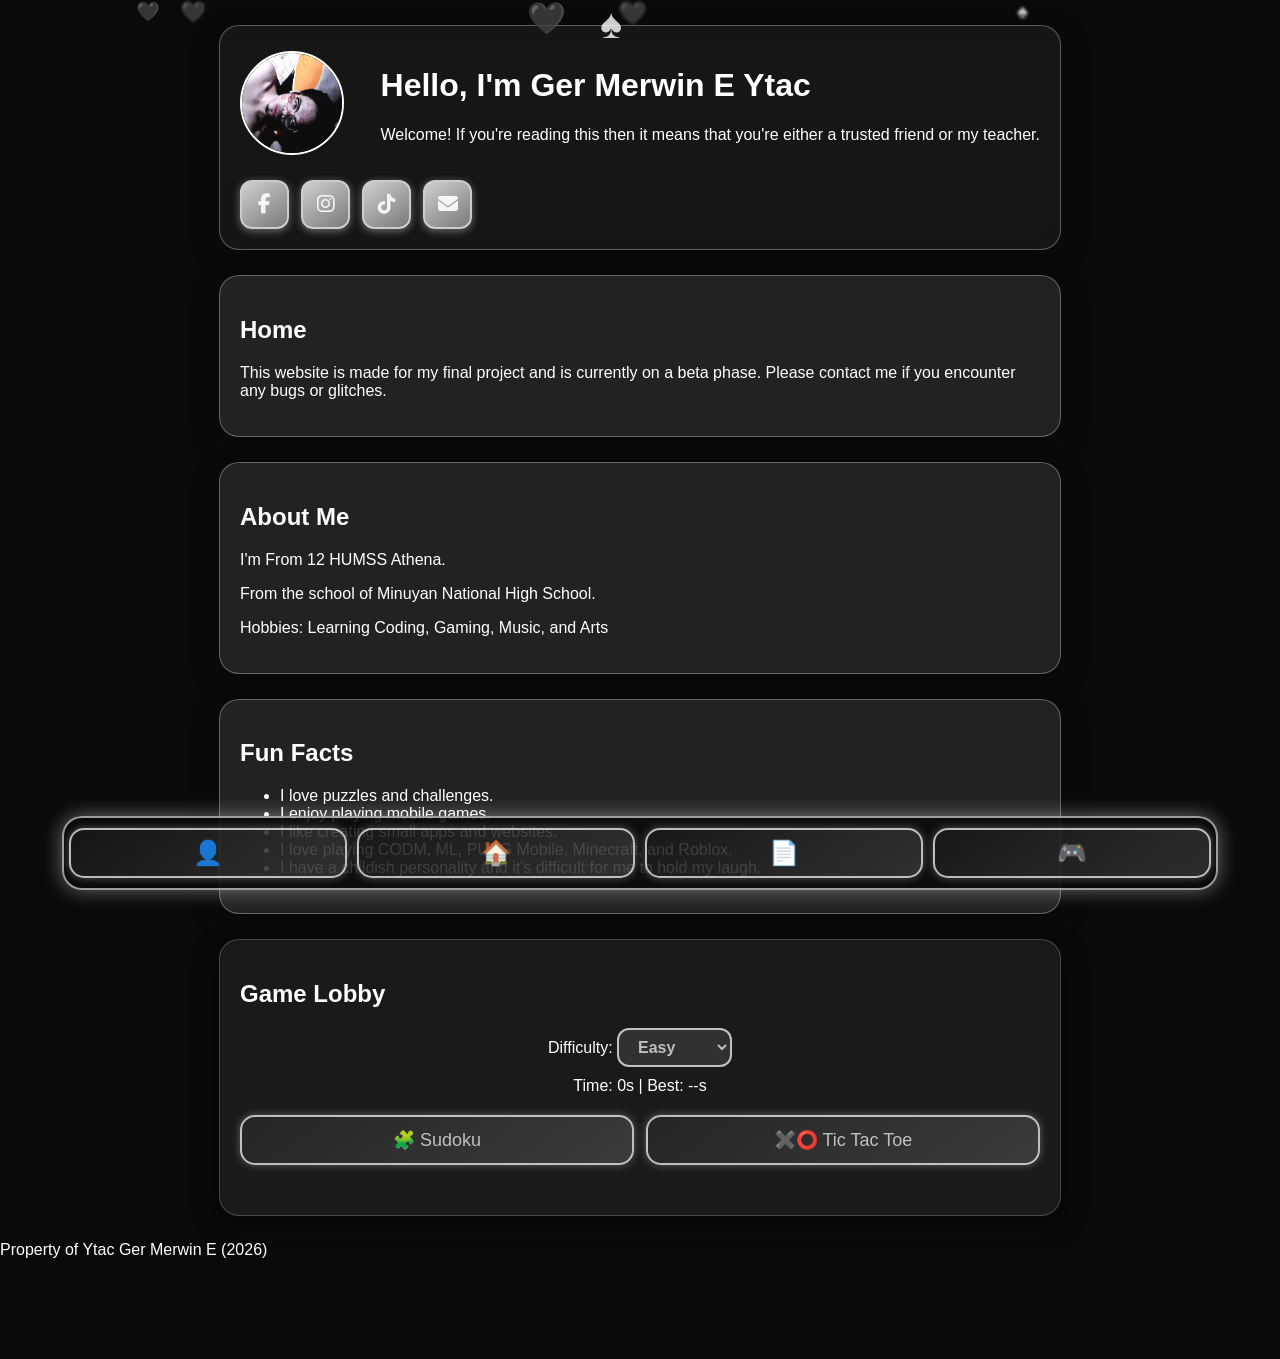
==== index.html @ 0045f6b6 "Update index.html" ====
<!DOCTYPE html>
<html lang="en">
<head>
<meta charset="UTF-8">
<meta name="viewport" content="width=device-width, initial-scale=1.0">
<title>Portfolio & Games</title>
<link rel="stylesheet" href="style.css">
<link rel="stylesheet" href="https://cdnjs.cloudflare.com/ajax/libs/font-awesome/6.5.0/css/all.min.css">
</head>
<body>

<video autoplay muted loop id="Bg">
  <source src="Blackhole.mp4" type="video/mp4">
</video>

<div id="emojiContainer"></div>

<header id="header" class="glass-box profile-header">
  
  <img src="profile.jpg" alt="Profile Picture" class="profile-pic">

  <div class="intro-text">
    <h1>Hello, I'm Ger Merwin E Ytac</h1>
    <p>Welcome! If you're reading this then it means that you're either a trusted friend or my teacher.</p>
  </div>

  <div class="social-icons">
    <a href="https://www.facebook.com/share/1ASBxqBsdu/" target="_blank" class="social-btn">
      <i class="fab fa-facebook-f"></i>
    </a>

    <a href="https://www.instagram.com/im_r3g?igsh=eWttamtkbzYyeXlx" target="_blank" class="social-btn">
      <i class="fab fa-instagram"></i>
    </a>

    <a href="https://www.tiktok.com/@r3g_is_here?_r=1&_t=ZS-93smXPazU4i" target="_blank" class="social-btn">
      <i class="fab fa-tiktok"></i>
    </a>

    <a href="mailto:Crafter03yt@gmail.com" class="social-btn">
      <i class="fas fa-envelope"></i>
    </a>
  </div>

</header>

<section id="home" class="glass-box">
  <h2>Home</h2>
  <p>This website is made for my final project and is currently on a beta phase. Please contact me if you encounter any bugs or glitches.</p>
</section>

<section id="about" class="glass-box">
  <h2>About Me</h2>
  <p>I'm From 12 HUMSS Athena.</p>
  <p>From the school of Minuyan National High School.</p>
  <p>Hobbies: Learning Coding, Gaming, Music, and Arts</p>
</section>

<section id="facts" class="glass-box">
  <h2>Fun Facts</h2>
  <ul>
    <li>I love puzzles and challenges.</li>
    <li>I enjoy playing mobile games.</li>
    <li>I like creating small apps and websites.</li>
    <li>I love playing CODM, ML, PUBG Mobile, Minecraft, and Roblox.</li>
    <li>I have a childish personality and it's difficult for me to hold my laugh.</li>
  </ul>
</section>

<section id="lobby" class="glass-box">
  <h2>Game Lobby</h2>
  <div class="difficulty-container">
    <label>Difficulty:
      <select id="difficulty">
        <option value="easy">Easy</option>
        <option value="medium">Medium</option>
        <option value="hard">Hard</option>
      </select>
    </label>
  </div>

  <div id="sudokuTimerDisplay" style="text-align:center; margin-top:10px;">
    Time: <span id="currentTime">0</span>s | Best: <span id="bestTime">--</span>s
  </div>

  <div class="game-buttons">
    <button onclick="startSudoku()">🧩 Sudoku</button>
    <button onclick="startTicTacToe()">✖️⭕ Tic Tac Toe</button>
  </div>

  <div id="gameArea"></div>
  <div id="sudokuNumbers" class="sudoku-numbers"></div>
</section>

<nav id="navbar">
  <button onclick="scrollToSection('header')">👤</button>
  <button onclick="scrollToSection('home')">🏠</button>
  <button onclick="scrollToSection('about')">📄</button>
  <button onclick="scrollToSection('lobby')">🎮</button>
</nav>

<footer>Property of Ytac Ger Merwin E (2026)</footer>

<script src="main.js"></script>
</body>
</html>
---- style.css ----
/* ===== GENERAL BODY ===== */
body {
  margin:0;
  font-family: Arial, sans-serif;
  color:white;
  background:#0a0a0a;
  scroll-behavior:smooth;
  padding-bottom:100px;
  overflow-x:hidden;
}

/* ===== GLASS BOXES ===== */
.glass-box {
  background: rgba(255, 255, 255, 0.1);
  border-radius: 20px;
  border: 1px solid rgba(255, 255, 255, 0.3);
  box-shadow: 0 8px 32px rgba(0, 0, 0, 0.2);
  backdrop-filter: blur(10px);
  -webkit-backdrop-filter: blur(10px);
  padding: 20px;
  margin: 25px auto;
  max-width: 800px;
  color: white;
  opacity:0;
  transform: translateX(-100px);
  transition: transform 0.8s ease, opacity 0.8s ease;
}

.glass-box.show {
  opacity:1;
  transform: translateX(0);
}

/* ===== PROFILE HEADER ===== */
.profile-header {
  display:flex;
  align-items:center;
  justify-content:space-between;
  gap:20px;
  flex-wrap:wrap;
  border-radius:20px;
  padding:20px;
  max-width:800px;
  margin:25px auto;
  background: rgba(255,255,255,0.05);
  position:relative;
}

/* Profile picture bounce animation */
.profile-pic {
  width:100px;
  height:100px;
  border-radius:50%;
  object-fit:cover;
  border:2px solid #fff;
  opacity:0;
  transform: translateY(-800px) scale(0.8);
  animation: profileDrop 1.4s cubic-bezier(.17,.67,.3,1.33) forwards;
}

@keyframes profileDrop {
  0% { opacity:0; transform:translateY(-800px) scale(0.8);}
  60% { opacity:1; transform:translateY(30px) scale(1.05);}
  75% { transform:translateY(-15px) scale(0.98);}
  90% { transform:translateY(8px) scale(1.02);}
  100% { opacity:1; transform:translateY(0) scale(1);}
}

/* Social buttons - metallic texture */
.social-icons {
  display:flex;
  gap:12px;
  align-items:center;
}

.social-btn {
  width:45px;
  height:45px;
  display:flex;
  align-items:center;
  justify-content:center;
  border-radius:12px;
  border:2px solid #ccc;
  background: linear-gradient(145deg, #d0d0d0, #7a7a7a);
  background-blend-mode:overlay;
  color:#f5f5f5;
  font-size:20px;
  text-decoration:none;
  transition: all 0.3s ease;
  box-shadow: 0 2px 8px rgba(255,255,255,0.4), 0 2px 8px rgba(0,0,0,0.3);
}

.social-btn:hover {
  transform:scale(1.2);
  box-shadow: 0 4px 12px rgba(255,255,255,0.6), 0 4px 12px rgba(0,0,0,0.5);
  color:#fff;
}

/* ===== GAME BUTTONS ===== */
.game-buttons{
  display:flex;
  justify-content:center;
  gap:12px;
  flex-wrap:wrap;
  margin-top:20px;
  z-index:1;
  position:relative;
}

.game-buttons button{
  flex:1 1 140px;
  padding:12px 0;
  border-radius:15px;
  font-size:18px;
  cursor:pointer;
  color:#c0c0c0;
  background:linear-gradient(145deg, rgba(255,255,255,0.05), rgba(255,255,255,0.15));
  border:2px solid rgba(255,255,255,0.7);
  box-shadow:0 0 8px rgba(255,255,255,0.3);
  transition:0.2s;
}

.game-buttons button:hover{
  transform:scale(1.05);
  box-shadow:0 0 15px rgba(255,255,255,0.6);
  color:#fff;
}

/* ===== GAME AREA (Tic Tac Toe + Sudoku) ===== */
#gameArea {
  display:grid;
  justify-content:center;
  grid-gap:8px;
  margin-top:15px;
  z-index:1;
  position:relative;
}

/* Tic Tac Toe + Sudoku cells */
.ttt-btn, .sudoku-cell {
  cursor:pointer;
  border-radius:10px;
  background:linear-gradient(145deg, rgba(255,255,255,0.05), rgba(255,255,255,0.1));
  border:1px solid rgba(255,255,255,0.3);
  box-shadow:0 0 6px rgba(255,255,255,0.2);
  transition:0.2s;
  color: #c0c0c0;
  display:flex;
  align-items:center;
  justify-content:center;
  font-weight:bold;
}

.ttt-btn {
  width:90px;
  height:90px;
  font-size:36px;
}

.ttt-btn:hover {
  transform:scale(1.05);
  box-shadow:0 0 12px rgba(255,255,255,0.4);
}

.sudoku-cell {
  width:38px;
  height:38px;
  font-size:16px;
}

.sudoku-cell:hover {
  transform:scale(1.05);
  box-shadow:0 0 12px rgba(255,255,255,0.4);
}

/* Sudoku 3x3 thicker borders */
.row-3, .row-6 { border-bottom:2px solid rgba(255,255,255,0.7); }
.col-3, .col-6 { border-right:2px solid rgba(255,255,255,0.7); }

/* Wrong cell highlight */
.wrong-cell {
  background-color: rgba(255,0,0,0.4);
  color: red !important;
}

/* Sudoku numpad */
.sudoku-numbers {
  display:flex;
  justify-content:center;
  flex-wrap:wrap;
  gap:8px;
  margin-top:15px;
}

.sudoku-numbers button {
  width:45px;
  height:45px;
  border-radius:10px;
  border:2px solid rgba(255,255,255,0.7);
  background:linear-gradient(145deg, rgba(255,255,255,0.05), rgba(255,255,255,0.1));
  color: #c0c0c0;
  font-size:18px;
  cursor:pointer;
  box-shadow:0 0 8px rgba(255,255,255,0.3);
  transition: transform 0.2s, box-shadow 0.2s;
}

.sudoku-numbers button:hover {
  transform:scale(1.1);
  box-shadow:0 0 15px rgba(255,255,255,0.6);
}

/* ===== BACKGROUND MP4 ===== */
#Bg {
  position:fixed;
  top:0;
  left:0;
  width:100vw;
  height:100vh;
  object-fit:cover;
  z-index:-2;
}

/* ===== EMOJI ABOVE CONTENT ===== */
#emojiContainer {
  position:fixed;
  top:0;
  left:0;
  width:100%;
  height:100%;
  overflow:hidden;
  pointer-events:none;
  z-index:1000; /* above everything */
}

.emoji {
  position:absolute;
  font-size:20px;
  animation:fall linear infinite;
  opacity:0.8;
}

@keyframes fall {
  0% { transform:translateY(-50px); }
  100% { transform:translateY(110vh); }
}

/* ===== NAVBAR ===== */
#navbar {
  position:fixed;
  bottom:10px;
  left:50%;
  transform:translateX(-50%);
  width:90%;
  display:flex;
  justify-content:space-around;
  padding:10px 0;
  z-index:1000;
  background: rgba(10,10,10,0.85);
  border-radius:20px;
  border:2px solid rgba(255,255,255,0.6);
  box-shadow:0 0 20px rgba(255,255,255,0.4);
}

#navbar button {
  flex:1;
  margin:0 5px;
  height:50px;
  border-radius:15px;
  background: linear-gradient(145deg, rgba(255,255,255,0.05), rgba(255,255,255,0.15));
  border:2px solid rgba(255,255,255,0.7);
  color:white;
  font-size:24px;
  display:flex;
  align-items:center;
  justify-content:center;
  box-shadow:0 0 8px rgba(255,255,255,0.3);
  transition: transform 0.2s, box-shadow 0.2s;
}

#navbar button:hover {
  transform:scale(1.1);
  box-shadow:0 0 15px rgba(255,255,255,0.6);
}

/* ===== RIPPLE EFFECT ===== */
.ripple {
  border-radius:50%;
  pointer-events:none;
  position:absolute;
}

@keyframes waterRipple {
  0% { transform:scale(0); opacity:0.6; }
  70% { transform:scale(1.5); opacity:0.3; }
  100% { transform:scale(2); opacity:0; }
}

/* ===== DIFFICULTY SELECT ===== */
.difficulty-container {
  margin-bottom:10px;
  text-align:center;
}

.difficulty-container select {
  padding:8px 15px;
  border-radius:12px;
  border:2px solid rgba(255,255,255,0.7);
  background: rgba(255,255,255,0.1);
  color:#c0c0c0;
  font-weight:bold;
  font-size:16px;
  cursor:pointer;
  transition: transform 0.2s, box-shadow 0.2s;
}

.difficulty-container select:hover {
  transform: scale(1.05);
  box-shadow: 0 0 12px rgba(255,255,255,0.5);
}

/* ===== LOBBY GRAY BACKGROUND ===== */
#lobby {
  background: #1a1a1a; /* solid dark gray */
  backdrop-filter: none !important;
  -webkit-backdrop-filter: none !important;
  border: 1px solid rgba(255,255,255,0.2);
  box-shadow: 0 8px 25px rgba(0,0,0,0.6);
}
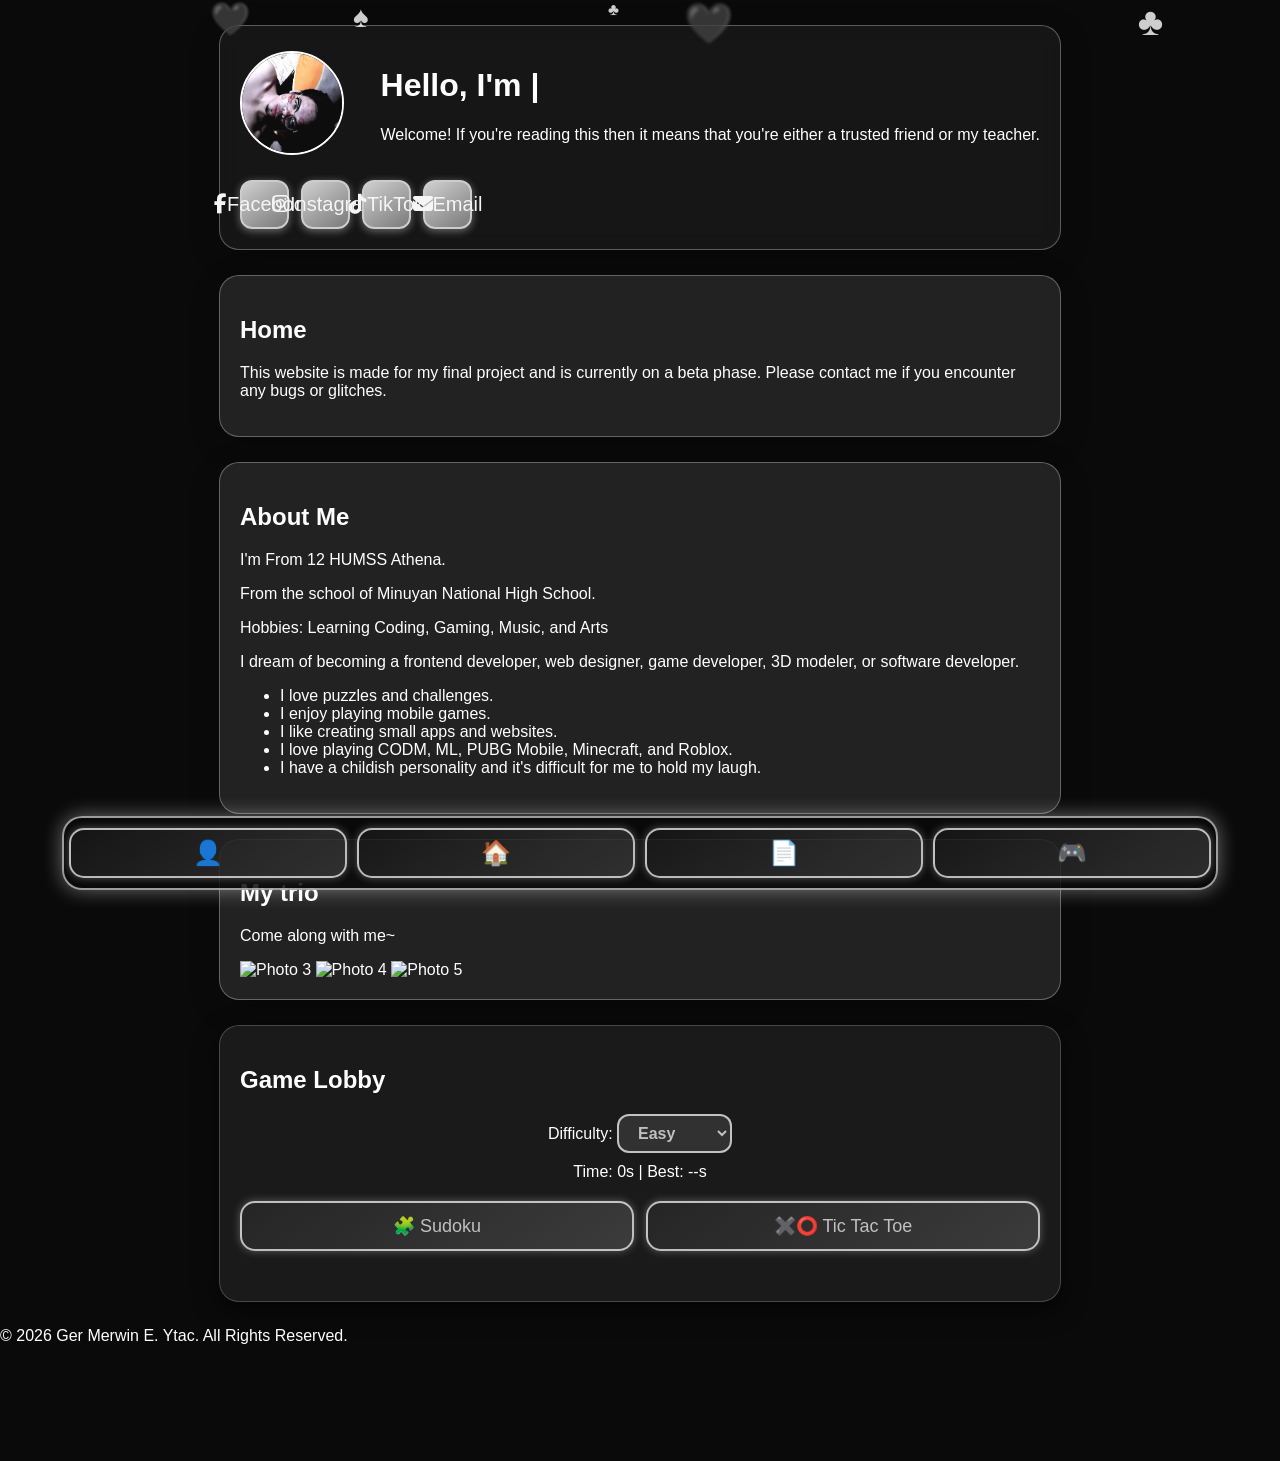
==== commit 8dcbf952: "Update index.html" ====
--- a/index.html
+++ b/index.html
@@ -16,31 +16,40 @@
 <div id="emojiContainer"></div>
 
 <header id="header" class="glass-box profile-header">
-  
+
   <img src="profile.jpg" alt="Profile Picture" class="profile-pic">
 
-  <div class="intro-text">
-    <h1>Hello, I'm Ger Merwin E Ytac</h1>
-    <p>Welcome! If you're reading this then it means that you're either a trusted friend or my teacher.</p>
-  </div>
+<div class="intro-text">
+  <h1>
+    Hello, I'm <span class="typing-text"></span><span class="typing-cursor">|</span>
+  </h1>
+  <p>Welcome! If you're reading this then it means that you're either a trusted friend or my teacher.</p>
+</div>
 
-  <div class="social-icons">
-    <a href="https://www.facebook.com/share/1ASBxqBsdu/" target="_blank" class="social-btn">
-      <i class="fab fa-facebook-f"></i>
-    </a>
+ <!-- REPLACE YOUR SOCIAL ICONS DIV WITH THIS: -->
 
-    <a href="https://www.instagram.com/im_r3g?igsh=eWttamtkbzYyeXlx" target="_blank" class="social-btn">
-      <i class="fab fa-instagram"></i>
-    </a>
+<div class="social-icons">
+  <a href="https://www.facebook.com/share/1ASBxqBsdu/" target="_blank" rel="noopener noreferrer" class="social-btn" data-label="Facebook">
+    <i class="fab fa-facebook-f"></i>
+    <span class="social-label">Facebook</span>
+  </a>
 
-    <a href="https://www.tiktok.com/@r3g_is_here?_r=1&_t=ZS-93smXPazU4i" target="_blank" class="social-btn">
-      <i class="fab fa-tiktok"></i>
-    </a>
+  <a href="https://www.instagram.com/im_r3g?igsh=eWttamtkbzYyeXlx" target="_blank" rel="noopener noreferrer" class="social-btn" data-label="Instagram">
+    <i class="fab fa-instagram"></i>
+    <span class="social-label">Instagram</span>
+  </a>
 
-    <a href="mailto:Crafter03yt@gmail.com" class="social-btn">
-      <i class="fas fa-envelope"></i>
-    </a>
-  </div>
+  <a href="https://www.tiktok.com/@r3g_is_here?_r=1&_t=ZS-93smXPazU4i" target="_blank" rel="noopener noreferrer" class="social-btn" data-label="TikTok">
+    <i class="fab fa-tiktok"></i>
+    <span class="social-label">TikTok</span>
+  </a>
+
+  <a href="mailto:Crafter03yt@gmail.com" class="social-btn" data-label="Email">
+    <i class="fas fa-envelope"></i>
+    <span class="social-label">Email</span>
+  </a>
+</div>
+
 
 </header>
 
@@ -54,18 +63,33 @@
   <p>I'm From 12 HUMSS Athena.</p>
   <p>From the school of Minuyan National High School.</p>
   <p>Hobbies: Learning Coding, Gaming, Music, and Arts</p>
+  <p>I dream of becoming a frontend developer, web designer, game developer, 3D modeler, or software developer.</p>
+  <ul>
+        <li>I love puzzles and challenges.</li>
+        <li>I enjoy playing mobile games.</li>
+        <li>I like creating small apps and websites.</li>
+        <li>I love playing CODM, ML, PUBG Mobile, Minecraft, and Roblox.</li>
+        <li>I have a childish personality and it's difficult for me to hold my laugh.</li>
+      </ul>
 </section>
 
 <section id="facts" class="glass-box">
-  <h2>Fun Facts</h2>
-  <ul>
-    <li>I love puzzles and challenges.</li>
-    <li>I enjoy playing mobile games.</li>
-    <li>I like creating small apps and websites.</li>
-    <li>I love playing CODM, ML, PUBG Mobile, Minecraft, and Roblox.</li>
-    <li>I have a childish personality and it's difficult for me to hold my laugh.</li>
-  </ul>
+  <h2>My trio</h2>
+  <div class="facts-container">
+    <!-- Left side: Text -->
+    <div class="facts-text">
+      <p>Come along with me~</p>
+    </div>
+
+    <!-- Right side: Stacked Photos -->
+    <div class="facts-photos">
+      <img src="photo3.jpg" alt="Photo 3" class="stacked-photo photo-3">
+      <img src="photo4.jpg" alt="Photo 4" class="stacked-photo photo-4">
+      <img src="photo5.jpg" alt="Photo 5" class="stacked-photo photo-5">
+    </div>
+  </div>
 </section>
+
 
 <section id="lobby" class="glass-box">
   <h2>Game Lobby</h2>
@@ -99,7 +123,9 @@
   <button onclick="scrollToSection('lobby')">🎮</button>
 </nav>
 
-<footer>Property of Ytac Ger Merwin E (2026)</footer>
+<footer>
+  <p>&copy; 2026 Ger Merwin E. Ytac. All Rights Reserved.</p>
+</footer>
 
 <script src="main.js"></script>
 </body>
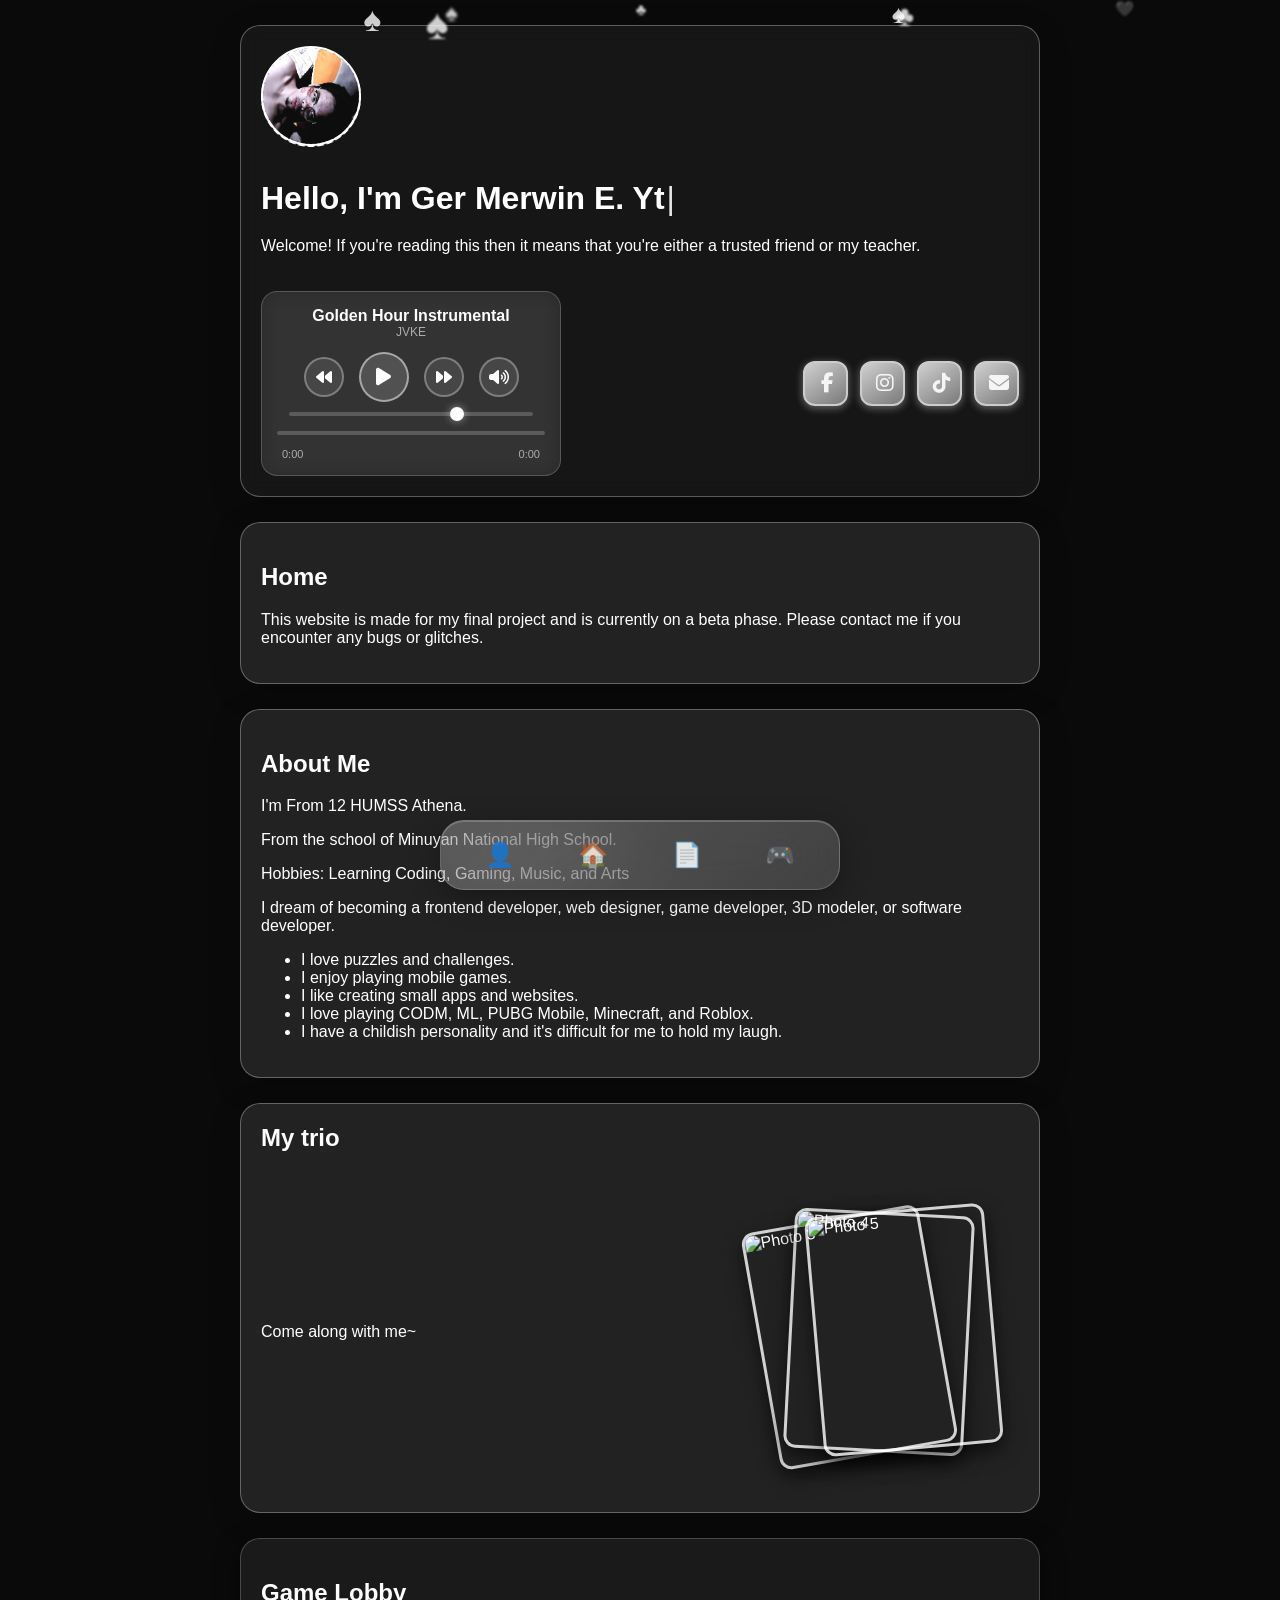
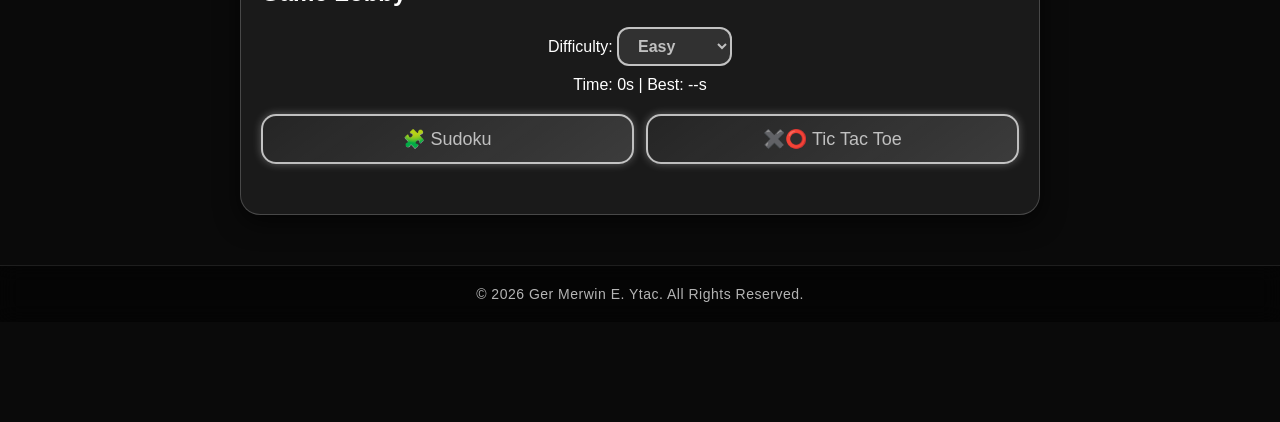
==== commit 77e89867: "Add files via upload" ====
--- a/index.html
+++ b/index.html
@@ -17,39 +17,113 @@
 
 <header id="header" class="glass-box profile-header">
 
-  <img src="profile.jpg" alt="Profile Picture" class="profile-pic">
-
-<div class="intro-text">
-  <h1>
-    Hello, I'm <span class="typing-text"></span><span class="typing-cursor">|</span>
-  </h1>
-  <p>Welcome! If you're reading this then it means that you're either a trusted friend or my teacher.</p>
-</div>
-
- <!-- REPLACE YOUR SOCIAL ICONS DIV WITH THIS: -->
-
-<div class="social-icons">
-  <a href="https://www.facebook.com/share/1ASBxqBsdu/" target="_blank" rel="noopener noreferrer" class="social-btn" data-label="Facebook">
-    <i class="fab fa-facebook-f"></i>
-    <span class="social-label">Facebook</span>
-  </a>
-
-  <a href="https://www.instagram.com/im_r3g?igsh=eWttamtkbzYyeXlx" target="_blank" rel="noopener noreferrer" class="social-btn" data-label="Instagram">
-    <i class="fab fa-instagram"></i>
-    <span class="social-label">Instagram</span>
-  </a>
-
-  <a href="https://www.tiktok.com/@r3g_is_here?_r=1&_t=ZS-93smXPazU4i" target="_blank" rel="noopener noreferrer" class="social-btn" data-label="TikTok">
-    <i class="fab fa-tiktok"></i>
-    <span class="social-label">TikTok</span>
-  </a>
-
-  <a href="mailto:Crafter03yt@gmail.com" class="social-btn" data-label="Email">
-    <i class="fas fa-envelope"></i>
-    <span class="social-label">Email</span>
-  </a>
-</div>
-
+  <div class="profile-container">
+    <img src="profile.jpg" alt="Profile Picture" class="profile-pic">
+    
+    <!-- Circular audio spectrum visualizer - 32 frequency bars -->
+    <div class="audio-visualizer" id="visualizer">
+      <div class="bar"></div>
+      <div class="bar"></div>
+      <div class="bar"></div>
+      <div class="bar"></div>
+      <div class="bar"></div>
+      <div class="bar"></div>
+      <div class="bar"></div>
+      <div class="bar"></div>
+      <div class="bar"></div>
+      <div class="bar"></div>
+      <div class="bar"></div>
+      <div class="bar"></div>
+      <div class="bar"></div>
+      <div class="bar"></div>
+      <div class="bar"></div>
+      <div class="bar"></div>
+      <div class="bar"></div>
+      <div class="bar"></div>
+      <div class="bar"></div>
+      <div class="bar"></div>
+      <div class="bar"></div>
+      <div class="bar"></div>
+      <div class="bar"></div>
+      <div class="bar"></div>
+      <div class="bar"></div>
+      <div class="bar"></div>
+      <div class="bar"></div>
+      <div class="bar"></div>
+      <div class="bar"></div>
+      <div class="bar"></div>
+      <div class="bar"></div>
+      <div class="bar"></div>
+    </div>
+  </div>
+
+  <div class="intro-text">
+    <h1>
+      Hello, I'm <span class="typing-text"></span><span class="typing-cursor">|</span>
+    </h1>
+    <p>Welcome! If you're reading this then it means that you're either a trusted friend or my teacher.</p>
+  </div>
+
+  <!-- Music Player -->
+  <div class="music-player">
+    <div class="track-info">
+      <div class="track-name" id="trackName">Song Title 1</div>
+      <div class="track-artist" id="trackArtist">Artist Name 1</div>
+    </div>
+    
+    <div class="player-controls">
+      <button class="control-btn" id="prevBtn" title="Previous">
+        <i class="fas fa-backward"></i>
+      </button>
+      <button class="control-btn play-btn" id="playBtn" title="Play/Pause">
+        <i class="fas fa-play" id="playIcon"></i>
+      </button>
+      <button class="control-btn" id="nextBtn" title="Next">
+        <i class="fas fa-forward"></i>
+      </button>
+      <button class="control-btn" id="muteBtn" title="Mute">
+        <i class="fas fa-volume-up" id="volumeIcon"></i>
+      </button>
+    </div>
+    
+    <div class="volume-control">
+      <input type="range" id="volumeSlider" min="0" max="100" value="70" class="volume-slider">
+    </div>
+    
+    <div class="progress-bar">
+      <div class="progress" id="progress"></div>
+    </div>
+    
+    <div class="time-display">
+      <span id="currentTime">0:00</span>
+      <span id="duration">0:00</span>
+    </div>
+  </div>
+
+  <div class="social-icons">
+    <a href="https://www.facebook.com/share/1ASBxqBsdu/" target="_blank" rel="noopener noreferrer" class="social-btn" data-label="Facebook">
+      <i class="fab fa-facebook-f"></i>
+      <span class="social-label">Facebook</span>
+    </a>
+
+    <a href="https://www.instagram.com/im_r3g?igsh=eWttamtkbzYyeXlx" target="_blank" rel="noopener noreferrer" class="social-btn" data-label="Instagram">
+      <i class="fab fa-instagram"></i>
+      <span class="social-label">Instagram</span>
+    </a>
+
+    <a href="https://www.tiktok.com/@r3g_is_here?_r=1&_t=ZS-93smXPazU4i" target="_blank" rel="noopener noreferrer" class="social-btn" data-label="TikTok">
+      <i class="fab fa-tiktok"></i>
+      <span class="social-label">TikTok</span>
+    </a>
+
+    <a href="mailto:Crafter03yt@gmail.com" class="social-btn" data-label="Email">
+      <i class="fas fa-envelope"></i>
+      <span class="social-label">Email</span>
+    </a>
+  </div>
+
+  <!-- Hidden audio element -->
+  <audio id="audioPlayer"></audio>
 
 </header>
 
@@ -65,12 +139,12 @@
   <p>Hobbies: Learning Coding, Gaming, Music, and Arts</p>
   <p>I dream of becoming a frontend developer, web designer, game developer, 3D modeler, or software developer.</p>
   <ul>
-        <li>I love puzzles and challenges.</li>
-        <li>I enjoy playing mobile games.</li>
-        <li>I like creating small apps and websites.</li>
-        <li>I love playing CODM, ML, PUBG Mobile, Minecraft, and Roblox.</li>
-        <li>I have a childish personality and it's difficult for me to hold my laugh.</li>
-      </ul>
+    <li>I love puzzles and challenges.</li>
+    <li>I enjoy playing mobile games.</li>
+    <li>I like creating small apps and websites.</li>
+    <li>I love playing CODM, ML, PUBG Mobile, Minecraft, and Roblox.</li>
+    <li>I have a childish personality and it's difficult for me to hold my laugh.</li>
+  </ul>
 </section>
 
 <section id="facts" class="glass-box">
@@ -89,7 +163,6 @@
     </div>
   </div>
 </section>
-
 
 <section id="lobby" class="glass-box">
   <h2>Game Lobby</h2>
@@ -104,7 +177,7 @@
   </div>
 
   <div id="sudokuTimerDisplay" style="text-align:center; margin-top:10px;">
-    Time: <span id="currentTime">0</span>s | Best: <span id="bestTime">--</span>s
+    Time: <span id="sudokuCurrentTime">0</span>s | Best: <span id="bestTime">--</span>s
   </div>
 
   <div class="game-buttons">
@@ -129,4 +202,4 @@
 
 <script src="main.js"></script>
 </body>
-</html>+</html>
--- a/style.css
+++ b/style.css
@@ -1,12 +1,83 @@
-/* ===== GENERAL BODY ===== */
+/* ===== RESET AND FIXES ===== */
+* {
+  box-sizing: border-box;
+  -webkit-tap-highlight-color: transparent;
+  -webkit-touch-callout: none;
+  -webkit-user-select: none;
+  -khtml-user-select: none;
+  -moz-user-select: none;
+  -ms-user-select: none;
+  user-select: none;
+}
+
+/* Allow text selection for specific elements */
+p, li, h1, h2, h3, h4, h5, h6, span {
+  -webkit-user-select: text;
+  -moz-user-select: text;
+  -ms-user-select: text;
+  user-select: text;
+}
+
+html {
+  overflow-x: hidden;
+  width: 100%;
+  height: 100%;
+}
+
 body {
-  margin:0;
+  margin: 0;
+  padding: 0;
   font-family: Arial, sans-serif;
-  color:white;
-  background:#0a0a0a;
-  scroll-behavior:smooth;
-  padding-bottom:100px;
-  overflow-x:hidden;
+  color: white;
+  background: #0a0a0a;
+  scroll-behavior: smooth;
+  padding-bottom: 100px;
+  overflow-x: hidden;
+  width: 100%;
+  min-height: 100vh;
+  position: relative;
+}
+
+/* Remove outline on focus */
+button:focus,
+a:focus,
+input:focus,
+select:focus {
+  outline: none;
+}
+
+/* Remove blue highlight for interactive elements */
+button,
+a,
+img,
+.stacked-photo,
+.social-btn,
+.game-buttons button,
+.ttt-btn,
+.sudoku-cell,
+#navbar button {
+  -webkit-tap-highlight-color: transparent;
+  -webkit-tap-highlight-color: rgba(0, 0, 0, 0);
+  outline: none;
+}
+
+button:active,
+a:active {
+  opacity: 0.7;
+  transform: scale(0.98);
+}
+
+/* ===== BACKGROUND VIDEO ===== */
+#Bg {
+  position: fixed;
+  top: 0;
+  left: 0;
+  min-width: 100vw;
+  min-height: 100vh;
+  width: 100vw;
+  height: 100vh;
+  object-fit: cover;
+  z-index: -2;
 }
 
 /* ===== GLASS BOXES ===== */
@@ -21,309 +92,1015 @@
   margin: 25px auto;
   max-width: 800px;
   color: white;
-  opacity:0;
+  opacity: 0;
   transform: translateX(-100px);
   transition: transform 0.8s ease, opacity 0.8s ease;
 }
 
 .glass-box.show {
-  opacity:1;
+  opacity: 1;
   transform: translateX(0);
 }
 
 /* ===== PROFILE HEADER ===== */
 .profile-header {
-  display:flex;
-  align-items:center;
-  justify-content:space-between;
-  gap:20px;
-  flex-wrap:wrap;
-  border-radius:20px;
-  padding:20px;
-  max-width:800px;
-  margin:25px auto;
-  background: rgba(255,255,255,0.05);
-  position:relative;
-}
-
-/* Profile picture bounce animation */
+  display: flex;
+  align-items: center;
+  justify-content: space-between;
+  gap: 20px;
+  flex-wrap: wrap;
+  border-radius: 20px;
+  padding: 20px;
+  max-width: 800px;
+  margin: 25px auto;
+  background: rgba(255, 255, 255, 0.05);
+  position: relative;
+}
+
+/* Profile container with visualizer */
+.profile-container {
+  position: relative;
+  width: 100px;
+  height: 100px;
+  display: flex;
+  align-items: center;
+  justify-content: center;
+}
+
 .profile-pic {
-  width:100px;
-  height:100px;
-  border-radius:50%;
-  object-fit:cover;
-  border:2px solid #fff;
-  opacity:0;
+  width: 100px;
+  height: 100px;
+  border-radius: 50%;
+  object-fit: cover;
+  border: 2px solid #fff;
+  opacity: 0;
   transform: translateY(-800px) scale(0.8);
-  animation: profileDrop 1.4s cubic-bezier(.17,.67,.3,1.33) forwards;
+  animation: profileDrop 1.4s cubic-bezier(.17, .67, .3, 1.33) forwards;
+  position: relative;
+  z-index: 2;
 }
 
 @keyframes profileDrop {
-  0% { opacity:0; transform:translateY(-800px) scale(0.8);}
-  60% { opacity:1; transform:translateY(30px) scale(1.05);}
-  75% { transform:translateY(-15px) scale(0.98);}
-  90% { transform:translateY(8px) scale(1.02);}
-  100% { opacity:1; transform:translateY(0) scale(1);}
-}
-
-/* Social buttons - metallic texture */
+  0% { opacity: 0; transform: translateY(-800px) scale(0.8); }
+  60% { opacity: 1; transform: translateY(30px) scale(1.05); }
+  75% { transform: translateY(-15px) scale(0.98); }
+  90% { transform: translateY(8px) scale(1.02); }
+  100% { opacity: 1; transform: translateY(0) scale(1); }
+}
+
+/* Circular audio spectrum visualizer */
+.audio-visualizer {
+  position: absolute;
+  top: -29.5%;
+  left: -2.66%;
+  width: 100px;
+  height: 100px;
+  opacity: 1;
+  transition: opacity 0.3s ease;
+  pointer-events: none;
+  z-index: 1;
+}
+
+.audio-visualizer.active {
+  opacity: 1;
+}
+
+/* Radial frequency bars */
+.audio-visualizer .bar {
+  position: absolute;
+  width: 8px;
+  height: 50px;
+  background: linear-gradient(180deg, #ffffff 80%, #e0e0e0, #f5f5f5 50%);
+  border-radius: 2px;
+  bottom: 50%;
+  left: 50%;
+  margin-left: -1.5px;
+  margin-bottom: -30px;
+  transform-origin: 50% 100%;
+  will-change: transform;
+}
+
+/* Position 32 bars in circle - each rotated by 11.25 degrees */
+.audio-visualizer .bar:nth-child(1) { transform: rotate(0deg); }
+.audio-visualizer .bar:nth-child(2) { transform: rotate(11.25deg); }
+.audio-visualizer .bar:nth-child(3) { transform: rotate(22.5deg); }
+.audio-visualizer .bar:nth-child(4) { transform: rotate(33.75deg); }
+.audio-visualizer .bar:nth-child(5) { transform: rotate(45deg); }
+.audio-visualizer .bar:nth-child(6) { transform: rotate(56.25deg); }
+.audio-visualizer .bar:nth-child(7) { transform: rotate(67.5deg); }
+.audio-visualizer .bar:nth-child(8) { transform: rotate(78.75deg); }
+.audio-visualizer .bar:nth-child(9) { transform: rotate(90deg); }
+.audio-visualizer .bar:nth-child(10) { transform: rotate(101.25deg); }
+.audio-visualizer .bar:nth-child(11) { transform: rotate(112.5deg); }
+.audio-visualizer .bar:nth-child(12) { transform: rotate(123.75deg); }
+.audio-visualizer .bar:nth-child(13) { transform: rotate(135deg); }
+.audio-visualizer .bar:nth-child(14) { transform: rotate(146.25deg); }
+.audio-visualizer .bar:nth-child(15) { transform: rotate(157.5deg); }
+.audio-visualizer .bar:nth-child(16) { transform: rotate(168.75deg); }
+.audio-visualizer .bar:nth-child(17) { transform: rotate(180deg); }
+.audio-visualizer .bar:nth-child(18) { transform: rotate(191.25deg); }
+.audio-visualizer .bar:nth-child(19) { transform: rotate(202.5deg); }
+.audio-visualizer .bar:nth-child(20) { transform: rotate(213.75deg); }
+.audio-visualizer .bar:nth-child(21) { transform: rotate(225deg); }
+.audio-visualizer .bar:nth-child(22) { transform: rotate(236.25deg); }
+.audio-visualizer .bar:nth-child(23) { transform: rotate(247.5deg); }
+.audio-visualizer .bar:nth-child(24) { transform: rotate(258.75deg); }
+.audio-visualizer .bar:nth-child(25) { transform: rotate(270deg); }
+.audio-visualizer .bar:nth-child(26) { transform: rotate(281.25deg); }
+.audio-visualizer .bar:nth-child(27) { transform: rotate(292.5deg); }
+.audio-visualizer .bar:nth-child(28) { transform: rotate(303.75deg); }
+.audio-visualizer .bar:nth-child(29) { transform: rotate(315deg); }
+.audio-visualizer .bar:nth-child(30) { transform: rotate(326.25deg); }
+.audio-visualizer .bar:nth-child(31) { transform: rotate(337.5deg); }
+.audio-visualizer .bar:nth-child(32) { transform: rotate(348.75deg); }
+
+/* Smooth frequency animation */
+.audio-visualizer.active .bar:nth-child(1) { animation: pulse1 0.8s ease-in-out infinite; }
+.audio-visualizer.active .bar:nth-child(2) { animation: pulse2 0.9s ease-in-out infinite; }
+.audio-visualizer.active .bar:nth-child(3) { animation: pulse3 0.7s ease-in-out infinite; }
+.audio-visualizer.active .bar:nth-child(4) { animation: pulse4 1s ease-in-out infinite; }
+.audio-visualizer.active .bar:nth-child(5) { animation: pulse1 0.85s ease-in-out infinite; }
+.audio-visualizer.active .bar:nth-child(6) { animation: pulse2 0.75s ease-in-out infinite; }
+.audio-visualizer.active .bar:nth-child(7) { animation: pulse3 0.95s ease-in-out infinite; }
+.audio-visualizer.active .bar:nth-child(8) { animation: pulse4 0.8s ease-in-out infinite; }
+.audio-visualizer.active .bar:nth-child(9) { animation: pulse1 0.9s ease-in-out infinite; }
+.audio-visualizer.active .bar:nth-child(10) { animation: pulse2 0.85s ease-in-out infinite; }
+.audio-visualizer.active .bar:nth-child(11) { animation: pulse3 0.8s ease-in-out infinite; }
+.audio-visualizer.active .bar:nth-child(12) { animation: pulse4 0.95s ease-in-out infinite; }
+.audio-visualizer.active .bar:nth-child(13) { animation: pulse1 0.7s ease-in-out infinite; }
+.audio-visualizer.active .bar:nth-child(14) { animation: pulse2 1s ease-in-out infinite; }
+.audio-visualizer.active .bar:nth-child(15) { animation: pulse3 0.85s ease-in-out infinite; }
+.audio-visualizer.active .bar:nth-child(16) { animation: pulse4 0.9s ease-in-out infinite; }
+.audio-visualizer.active .bar:nth-child(17) { animation: pulse1 0.95s ease-in-out infinite; }
+.audio-visualizer.active .bar:nth-child(18) { animation: pulse2 0.8s ease-in-out infinite; }
+.audio-visualizer.active .bar:nth-child(19) { animation: pulse3 0.9s ease-in-out infinite; }
+.audio-visualizer.active .bar:nth-child(20) { animation: pulse4 0.75s ease-in-out infinite; }
+.audio-visualizer.active .bar:nth-child(21) { animation: pulse1 0.85s ease-in-out infinite; }
+.audio-visualizer.active .bar:nth-child(22) { animation: pulse2 0.95s ease-in-out infinite; }
+.audio-visualizer.active .bar:nth-child(23) { animation: pulse3 1s ease-in-out infinite; }
+.audio-visualizer.active .bar:nth-child(24) { animation: pulse4 0.85s ease-in-out infinite; }
+.audio-visualizer.active .bar:nth-child(25) { animation: pulse1 0.9s ease-in-out infinite; }
+.audio-visualizer.active .bar:nth-child(26) { animation: pulse2 0.8s ease-in-out infinite; }
+.audio-visualizer.active .bar:nth-child(27) { animation: pulse3 0.85s ease-in-out infinite; }
+.audio-visualizer.active .bar:nth-child(28) { animation: pulse4 0.9s ease-in-out infinite; }
+.audio-visualizer.active .bar:nth-child(29) { animation: pulse1 0.75s ease-in-out infinite; }
+.audio-visualizer.active .bar:nth-child(30) { animation: pulse2 0.95s ease-in-out infinite; }
+.audio-visualizer.active .bar:nth-child(31) { animation: pulse3 0.8s ease-in-out infinite; }
+.audio-visualizer.active .bar:nth-child(32) { animation: pulse4 0.85s ease-in-out infinite; }
+
+@keyframes pulse1 {
+  0%, 100% { height: 50px; }
+  50% { height: 80px; }
+}
+
+@keyframes pulse2 {
+  0%, 100% { height: 50px; }
+  50% { height: 75px; }
+}
+
+@keyframes pulse3 {
+  0%, 100% { height: 50px; }
+  50% { height: 68px; }
+}
+
+@keyframes pulse4 {
+  0%, 100% { height: 50px; }
+  50% { height: 60px; }
+}
+
+/* ===== TYPING ANIMATION ===== */
+.typing-text {
+  display: inline-block;
+  min-width: 10px;
+  color: white;
+}
+
+.typing-cursor {
+  display: inline-block;
+  color: rgba(255, 255, 255, 0.9);
+  animation: blink 0.7s infinite;
+  font-weight: 300;
+  margin-left: 2px;
+}
+
+@keyframes blink {
+  0%, 50% { opacity: 1; }
+  51%, 100% { opacity: 0; }
+}
+
+.intro-text h1 {
+  font-size: 32px;
+  margin: 10px 0;
+  line-height: 1.4;
+}
+
+/* ===== MUSIC PLAYER ===== */
+.music-player {
+  display: flex;
+  flex-direction: column;
+  gap: 8px;
+  background: rgba(255, 255, 255, 0.08);
+  padding: 15px;
+  border-radius: 16px;
+  border: 1px solid rgba(255, 255, 255, 0.2);
+  min-width: 300px;
+  max-width: 350px;
+  backdrop-filter: blur(10px);
+}
+
+.track-info {
+  text-align: center;
+  margin-bottom: 5px;
+}
+
+.track-name {
+  font-size: 16px;
+  font-weight: 600;
+  color: white;
+  white-space: nowrap;
+  overflow: hidden;
+  text-overflow: ellipsis;
+}
+
+.track-artist {
+  font-size: 12px;
+  color: rgba(255, 255, 255, 0.6);
+  white-space: nowrap;
+  overflow: hidden;
+  text-overflow: ellipsis;
+}
+
+.player-controls {
+  display: flex;
+  justify-content: center;
+  align-items: center;
+  gap: 15px;
+}
+
+.control-btn {
+  width: 40px;
+  height: 40px;
+  border-radius: 50%;
+  border: 2px solid rgba(255, 255, 255, 0.3);
+  background: rgba(255, 255, 255, 0.1);
+  color: white;
+  display: flex;
+  align-items: center;
+  justify-content: center;
+  cursor: pointer;
+  transition: all 0.3s ease;
+  font-size: 16px;
+}
+
+.play-btn {
+  width: 50px;
+  height: 50px;
+  font-size: 20px;
+  border: 2px solid rgba(255, 255, 255, 0.5);
+  background: rgba(255, 255, 255, 0.15);
+}
+
+.control-btn:hover {
+  background: rgba(255, 255, 255, 0.2);
+  border-color: rgba(255, 255, 255, 0.6);
+  transform: scale(1.1);
+}
+
+.control-btn:active {
+  transform: scale(0.95);
+}
+
+.volume-control {
+  display: flex;
+  align-items: center;
+  gap: 10px;
+  padding: 0 10px;
+}
+
+.volume-slider {
+  flex: 1;
+  height: 4px;
+  border-radius: 2px;
+  background: rgba(255, 255, 255, 0.2);
+  outline: none;
+  -webkit-appearance: none;
+}
+
+.volume-slider::-webkit-slider-thumb {
+  -webkit-appearance: none;
+  appearance: none;
+  width: 14px;
+  height: 14px;
+  border-radius: 50%;
+  background: white;
+  cursor: pointer;
+  box-shadow: 0 0 8px rgba(255, 255, 255, 0.5);
+}
+
+.volume-slider::-moz-range-thumb {
+  width: 14px;
+  height: 14px;
+  border-radius: 50%;
+  background: white;
+  cursor: pointer;
+  border: none;
+  box-shadow: 0 0 8px rgba(255, 255, 255, 0.5);
+}
+
+.progress-bar {
+  width: 100%;
+  height: 4px;
+  background: rgba(255, 255, 255, 0.2);
+  border-radius: 2px;
+  overflow: hidden;
+  cursor: pointer;
+  margin: 5px 0;
+}
+
+.progress {
+  height: 100%;
+  background: linear-gradient(90deg, #00f2ea, #1877f2);
+  width: 0%;
+  transition: width 0.1s linear;
+}
+
+.time-display {
+  display: flex;
+  justify-content: space-between;
+  font-size: 11px;
+  color: rgba(255, 255, 255, 0.6);
+  padding: 0 5px;
+}
+
+/* ===== SOCIAL BUTTONS ===== */
 .social-icons {
-  display:flex;
-  gap:12px;
-  align-items:center;
+  display: flex;
+  gap: 12px;
+  align-items: center;
+  flex-wrap: wrap;
 }
 
 .social-btn {
-  width:45px;
-  height:45px;
-  display:flex;
-  align-items:center;
-  justify-content:center;
-  border-radius:12px;
-  border:2px solid #ccc;
+  position: relative;
+  width: 45px;
+  height: 45px;
+  display: flex;
+  align-items: center;
+  justify-content: flex-start;
+  border-radius: 12px;
+  border: 2px solid #ccc;
   background: linear-gradient(145deg, #d0d0d0, #7a7a7a);
-  background-blend-mode:overlay;
-  color:#f5f5f5;
-  font-size:20px;
-  text-decoration:none;
-  transition: all 0.3s ease;
-  box-shadow: 0 2px 8px rgba(255,255,255,0.4), 0 2px 8px rgba(0,0,0,0.3);
-}
-
+  color: #f5f5f5;
+  font-size: 20px;
+  text-decoration: none;
+  overflow: hidden;
+  box-shadow: 0 2px 8px rgba(255, 255, 255, 0.4), 0 2px 8px rgba(0, 0, 0, 0.3);
+  transition: all 0.4s cubic-bezier(0.34, 1.56, 0.64, 1);
+  padding: 0;
+}
+
+.social-btn i {
+  min-width: 45px;
+  height: 45px;
+  display: flex;
+  align-items: center;
+  justify-content: center;
+  transition: all 0.4s ease;
+  z-index: 2;
+}
+
+.social-label {
+  position: absolute;
+  left: 45px;
+  white-space: nowrap;
+  font-size: 14px;
+  font-weight: 600;
+  opacity: 0;
+  transform: translateX(-10px);
+  transition: all 0.4s cubic-bezier(0.34, 1.56, 0.64, 1);
+  pointer-events: none;
+  padding-right: 15px;
+  z-index: 1;
+}
+
+/* Hover effect - expand and show label */
 .social-btn:hover {
-  transform:scale(1.2);
-  box-shadow: 0 4px 12px rgba(255,255,255,0.6), 0 4px 12px rgba(0,0,0,0.5);
-  color:#fff;
-}
-
-/* ===== GAME BUTTONS ===== */
-.game-buttons{
-  display:flex;
-  justify-content:center;
-  gap:12px;
-  flex-wrap:wrap;
-  margin-top:20px;
-  z-index:1;
-  position:relative;
-}
-
-.game-buttons button{
-  flex:1 1 140px;
-  padding:12px 0;
-  border-radius:15px;
-  font-size:18px;
-  cursor:pointer;
-  color:#c0c0c0;
-  background:linear-gradient(145deg, rgba(255,255,255,0.05), rgba(255,255,255,0.15));
-  border:2px solid rgba(255,255,255,0.7);
-  box-shadow:0 0 8px rgba(255,255,255,0.3);
-  transition:0.2s;
-}
-
-.game-buttons button:hover{
-  transform:scale(1.05);
-  box-shadow:0 0 15px rgba(255,255,255,0.6);
-  color:#fff;
-}
-
-/* ===== GAME AREA (Tic Tac Toe + Sudoku) ===== */
-#gameArea {
-  display:grid;
-  justify-content:center;
-  grid-gap:8px;
-  margin-top:15px;
-  z-index:1;
-  position:relative;
-}
-
-/* Tic Tac Toe + Sudoku cells */
-.ttt-btn, .sudoku-cell {
-  cursor:pointer;
-  border-radius:10px;
-  background:linear-gradient(145deg, rgba(255,255,255,0.05), rgba(255,255,255,0.1));
-  border:1px solid rgba(255,255,255,0.3);
-  box-shadow:0 0 6px rgba(255,255,255,0.2);
-  transition:0.2s;
+  width: auto;
+  min-width: 130px;
+  padding-right: 15px;
+  box-shadow: 0 4px 12px rgba(255, 255, 255, 0.6), 0 4px 12px rgba(0, 0, 0, 0.5);
+  transform: scale(1.05);
+}
+
+.social-btn:hover .social-label {
+  opacity: 1;
+  transform: translateX(0);
+}
+
+.social-btn:hover i {
+  color: #fff;
+}
+
+/* Mobile - only on active (removes :active staying expanded) */
+@media (max-width: 768px) {
+  .social-btn:active {
+    width: auto;
+    min-width: 130px;
+    padding-right: 15px;
+  }
+  
+  .social-btn:active .social-label {
+    opacity: 1;
+    transform: translateX(0);
+  }
+}
+
+.social-btn[data-label="Facebook"]:hover {
+  background: linear-gradient(145deg, #1877f2, #0d5dbf);
+  border-color: #1877f2;
+}
+
+.social-btn[data-label="Instagram"]:hover {
+  background: linear-gradient(145deg, #e4405f, #833ab4);
+  border-color: #e4405f;
+}
+
+.social-btn[data-label="TikTok"]:hover {
+  background: linear-gradient(145deg, #000000, #333333);
+  border-color: #00f2ea;
+}
+
+.social-btn[data-label="Email"]:hover {
+  background: linear-gradient(145deg, #ea4335, #c5221f);
+  border-color: #ea4335;
+}
+
+/* ===== FUN FACTS SECTION ===== */
+#facts h2 {
+  margin-top: 0;
+  margin-bottom: 20px;
+}
+
+.facts-container {
+  display: flex;
+  gap: 40px;
+  align-items: center;
+  justify-content: space-between;
+}
+
+.facts-text {
+  flex: 1;
+  min-width: 250px;
+}
+
+.facts-text ul {
+  list-style: none;
+  padding: 0;
+  margin: 0;
+}
+
+.facts-text li {
+  padding: 10px 0;
+  padding-left: 35px;
+  position: relative;
+  font-size: 16px;
+}
+
+.facts-text li::before {
+  content: "✨";
+  position: absolute;
+  left: 0;
+  font-size: 20px;
+}
+
+.facts-photos {
+  flex: 0 0 280px;
+  position: relative;
+  height: 320px;
+  overflow: visible;
+}
+
+.stacked-photo {
+  position: absolute;
+  width: 180px;
+  height: 240px;
+  max-width: 180px;
+  max-height: 240px;
+  object-fit: cover;
+  border-radius: 12px;
+  border: 3px solid rgba(255, 255, 255, 0.8);
+  box-shadow: 0 8px 20px rgba(0, 0, 0, 0.6);
+  transition: all 0.6s cubic-bezier(0.34, 1.56, 0.64, 1);
+  top: 50%;
+  left: 50%;
+  cursor: pointer;
+  transform-style: preserve-3d;
+}
+
+.photo-3 {
+  transform: translate(-50%, -50%) rotate(-10deg) translateX(-30px);
+  z-index: 1;
+}
+
+.photo-4 {
+  transform: translate(-50%, -50%) rotate(3deg);
+  z-index: 2;
+}
+
+.photo-5 {
+  transform: translate(-50%, -50%) rotate(-5deg) translateX(25px);
+  z-index: 3;
+}
+
+.stacked-photo:not(.animating):hover {
+  transform: translate(-50%, -50%) rotate(0deg) scale(1.15);
+  z-index: 10 !important;
+  box-shadow: 0 15px 40px rgba(255, 255, 255, 0.5);
+  filter: brightness(1.2);
+  max-width: 207px !important;
+  max-height: 276px !important;
+}
+
+.photo-popup {
+  position: fixed;
+  z-index: 10000;
+  pointer-events: none;
+  transform-style: preserve-3d;
+  backface-visibility: hidden;
+  will-change: transform, opacity, filter;
+  -webkit-font-smoothing: antialiased;
+  -moz-osx-font-smoothing: grayscale;
+  image-rendering: auto;
+}
+
+.photo-overlay {
+  position: fixed;
+  top: 0;
+  left: 0;
+  width: 100vw;
+  height: 100vh;
+  background: rgba(0, 0, 0, 0.75);
+  backdrop-filter: blur(8px);
+  z-index: 9999;
+  opacity: 0;
+  transition: opacity 0.4s ease;
+  pointer-events: none;
+}
+
+.photo-overlay.active {
+  opacity: 1;
+}
+
+/* ===== GAME LOBBY ===== */
+#lobby {
+  background: #1a1a1a;
+  backdrop-filter: none !important;
+  -webkit-backdrop-filter: none !important;
+  border: 1px solid rgba(255, 255, 255, 0.2);
+  box-shadow: 0 8px 25px rgba(0, 0, 0, 0.6);
+}
+
+.difficulty-container {
+  margin-bottom: 10px;
+  text-align: center;
+}
+
+.difficulty-container select {
+  padding: 8px 15px;
+  border-radius: 12px;
+  border: 2px solid rgba(255, 255, 255, 0.7);
+  background: rgba(255, 255, 255, 0.1);
   color: #c0c0c0;
-  display:flex;
-  align-items:center;
-  justify-content:center;
-  font-weight:bold;
-}
-
-.ttt-btn {
-  width:90px;
-  height:90px;
-  font-size:36px;
-}
-
-.ttt-btn:hover {
-  transform:scale(1.05);
-  box-shadow:0 0 12px rgba(255,255,255,0.4);
-}
-
-.sudoku-cell {
-  width:38px;
-  height:38px;
-  font-size:16px;
-}
-
-.sudoku-cell:hover {
-  transform:scale(1.05);
-  box-shadow:0 0 12px rgba(255,255,255,0.4);
-}
-
-/* Sudoku 3x3 thicker borders */
-.row-3, .row-6 { border-bottom:2px solid rgba(255,255,255,0.7); }
-.col-3, .col-6 { border-right:2px solid rgba(255,255,255,0.7); }
-
-/* Wrong cell highlight */
-.wrong-cell {
-  background-color: rgba(255,0,0,0.4);
-  color: red !important;
-}
-
-/* Sudoku numpad */
-.sudoku-numbers {
-  display:flex;
-  justify-content:center;
-  flex-wrap:wrap;
-  gap:8px;
-  margin-top:15px;
-}
-
-.sudoku-numbers button {
-  width:45px;
-  height:45px;
-  border-radius:10px;
-  border:2px solid rgba(255,255,255,0.7);
-  background:linear-gradient(145deg, rgba(255,255,255,0.05), rgba(255,255,255,0.1));
-  color: #c0c0c0;
-  font-size:18px;
-  cursor:pointer;
-  box-shadow:0 0 8px rgba(255,255,255,0.3);
-  transition: transform 0.2s, box-shadow 0.2s;
-}
-
-.sudoku-numbers button:hover {
-  transform:scale(1.1);
-  box-shadow:0 0 15px rgba(255,255,255,0.6);
-}
-
-/* ===== BACKGROUND MP4 ===== */
-#Bg {
-  position:fixed;
-  top:0;
-  left:0;
-  width:100vw;
-  height:100vh;
-  object-fit:cover;
-  z-index:-2;
-}
-
-/* ===== EMOJI ABOVE CONTENT ===== */
-#emojiContainer {
-  position:fixed;
-  top:0;
-  left:0;
-  width:100%;
-  height:100%;
-  overflow:hidden;
-  pointer-events:none;
-  z-index:1000; /* above everything */
-}
-
-.emoji {
-  position:absolute;
-  font-size:20px;
-  animation:fall linear infinite;
-  opacity:0.8;
-}
-
-@keyframes fall {
-  0% { transform:translateY(-50px); }
-  100% { transform:translateY(110vh); }
-}
-
-/* ===== NAVBAR ===== */
-#navbar {
-  position:fixed;
-  bottom:10px;
-  left:50%;
-  transform:translateX(-50%);
-  width:90%;
-  display:flex;
-  justify-content:space-around;
-  padding:10px 0;
-  z-index:1000;
-  background: rgba(10,10,10,0.85);
-  border-radius:20px;
-  border:2px solid rgba(255,255,255,0.6);
-  box-shadow:0 0 20px rgba(255,255,255,0.4);
-}
-
-#navbar button {
-  flex:1;
-  margin:0 5px;
-  height:50px;
-  border-radius:15px;
-  background: linear-gradient(145deg, rgba(255,255,255,0.05), rgba(255,255,255,0.15));
-  border:2px solid rgba(255,255,255,0.7);
-  color:white;
-  font-size:24px;
-  display:flex;
-  align-items:center;
-  justify-content:center;
-  box-shadow:0 0 8px rgba(255,255,255,0.3);
-  transition: transform 0.2s, box-shadow 0.2s;
-}
-
-#navbar button:hover {
-  transform:scale(1.1);
-  box-shadow:0 0 15px rgba(255,255,255,0.6);
-}
-
-/* ===== RIPPLE EFFECT ===== */
-.ripple {
-  border-radius:50%;
-  pointer-events:none;
-  position:absolute;
-}
-
-@keyframes waterRipple {
-  0% { transform:scale(0); opacity:0.6; }
-  70% { transform:scale(1.5); opacity:0.3; }
-  100% { transform:scale(2); opacity:0; }
-}
-
-/* ===== DIFFICULTY SELECT ===== */
-.difficulty-container {
-  margin-bottom:10px;
-  text-align:center;
-}
-
-.difficulty-container select {
-  padding:8px 15px;
-  border-radius:12px;
-  border:2px solid rgba(255,255,255,0.7);
-  background: rgba(255,255,255,0.1);
-  color:#c0c0c0;
-  font-weight:bold;
-  font-size:16px;
-  cursor:pointer;
+  font-weight: bold;
+  font-size: 16px;
+  cursor: pointer;
   transition: transform 0.2s, box-shadow 0.2s;
 }
 
 .difficulty-container select:hover {
   transform: scale(1.05);
-  box-shadow: 0 0 12px rgba(255,255,255,0.5);
-}
-
-/* ===== LOBBY GRAY BACKGROUND ===== */
-#lobby {
-  background: #1a1a1a; /* solid dark gray */
-  backdrop-filter: none !important;
-  -webkit-backdrop-filter: none !important;
-  border: 1px solid rgba(255,255,255,0.2);
-  box-shadow: 0 8px 25px rgba(0,0,0,0.6);
-}+  box-shadow: 0 0 12px rgba(255, 255, 255, 0.5);
+}
+
+.game-buttons {
+  display: flex;
+  justify-content: center;
+  gap: 12px;
+  flex-wrap: wrap;
+  margin-top: 20px;
+  z-index: 1;
+  position: relative;
+}
+
+.game-buttons button {
+  flex: 1 1 140px;
+  padding: 12px 0;
+  border-radius: 15px;
+  font-size: 18px;
+  cursor: pointer;
+  color: #c0c0c0;
+  background: linear-gradient(145deg, rgba(255, 255, 255, 0.05), rgba(255, 255, 255, 0.15));
+  border: 2px solid rgba(255, 255, 255, 0.7);
+  box-shadow: 0 0 8px rgba(255, 255, 255, 0.3);
+  transition: 0.2s;
+}
+
+.game-buttons button:hover {
+  transform: scale(1.05);
+  box-shadow: 0 0 15px rgba(255, 255, 255, 0.6);
+  color: #fff;
+}
+
+/* ===== GAME AREA ===== */
+#gameArea {
+  display: grid;
+  justify-content: center;
+  grid-gap: 8px;
+  margin-top: 15px;
+  z-index: 1;
+  position: relative;
+  will-change: auto;
+  transform: translateZ(0);
+  -webkit-transform: translateZ(0);
+}
+
+.ttt-btn, .sudoku-cell {
+  cursor: pointer;
+  border-radius: 10px;
+  background: linear-gradient(145deg, rgba(255, 255, 255, 0.05), rgba(255, 255, 255, 0.1));
+  border: 1px solid rgba(255, 255, 255, 0.3);
+  box-shadow: 0 0 6px rgba(255, 255, 255, 0.2);
+  transition: 0.2s;
+  color: #c0c0c0;
+  display: flex;
+  align-items: center;
+  justify-content: center;
+  font-weight: bold;
+}
+
+.ttt-btn {
+  width: 90px;
+  height: 90px;
+  font-size: 36px;
+}
+
+.ttt-btn:hover {
+  transform: scale(1.05);
+  box-shadow: 0 0 12px rgba(255, 255, 255, 0.4);
+}
+
+.sudoku-cell {
+  width: 38px;
+  height: 38px;
+  font-size: 16px;
+  will-change: auto;
+  backface-visibility: hidden;
+  -webkit-backface-visibility: hidden;
+  transform: translateZ(0);
+  -webkit-font-smoothing: antialiased;
+}
+
+.sudoku-cell:hover {
+  transform: scale(1.05);
+  box-shadow: 0 0 12px rgba(255, 255, 255, 0.4);
+}
+
+.sudoku-cell.selected {
+  border: 2px solid cyan !important;
+  box-shadow: 0 0 10px cyan;
+  background: rgba(0, 255, 255, 0.1);
+}
+
+.row-3, .row-6 { border-bottom: 2px solid rgba(255, 255, 255, 0.7); }
+.col-3, .col-6 { border-right: 2px solid rgba(255, 255, 255, 0.7); }
+
+.wrong-cell {
+  background-color: rgba(255, 0, 0, 0.4);
+  color: red !important;
+}
+
+.sudoku-numbers {
+  display: flex;
+  justify-content: center;
+  flex-wrap: wrap;
+  gap: 8px;
+  margin-top: 15px;
+}
+
+.sudoku-numbers button {
+  width: 45px;
+  height: 45px;
+  border-radius: 10px;
+  border: 2px solid rgba(255, 255, 255, 0.7);
+  background: linear-gradient(145deg, rgba(255, 255, 255, 0.05), rgba(255, 255, 255, 0.1));
+  color: #c0c0c0;
+  font-size: 18px;
+  cursor: pointer;
+  box-shadow: 0 0 8px rgba(255, 255, 255, 0.3);
+  transition: transform 0.2s, box-shadow 0.2s;
+  will-change: auto;
+  backface-visibility: hidden;
+}
+
+.sudoku-numbers button:hover {
+  transform: scale(1.1);
+  box-shadow: 0 0 15px rgba(255, 255, 255, 0.6);
+}
+
+/* ===== EMOJI DROPLETS ===== */
+#emojiContainer {
+  position: fixed;
+  top: 0;
+  left: 0;
+  width: 100%;
+  height: 100%;
+  overflow: hidden;
+  pointer-events: none;
+  z-index: 1000;
+}
+
+.emoji {
+  position: absolute;
+  font-size: 20px;
+  animation: fall linear infinite;
+  opacity: 0.8;
+}
+
+@keyframes fall {
+  0% { transform: translateY(-50px); }
+  100% { transform: translateY(110vh); }
+}
+
+/* ===== WATER RIPPLE EFFECT ===== */
+.water-ripple {
+  position: absolute;
+  width: 10px;
+  height: 10px;
+  border-radius: 50%;
+  pointer-events: none;
+  transform: translate(-50%, -50%);
+  z-index: 9998;
+  border: 1.5px solid rgba(255, 255, 255, 0.3);
+  background: radial-gradient(
+    circle,
+    rgba(255, 255, 255, 0.15) 0%,
+    rgba(255, 255, 255, 0.05) 40%,
+    transparent 70%
+  );
+  animation: waterRippleExpand 1s cubic-bezier(0.25, 0.46, 0.45, 0.94) forwards;
+  will-change: transform, opacity;
+}
+
+@keyframes waterRippleExpand {
+  0% {
+    width: 10px;
+    height: 10px;
+    opacity: 1;
+    border-width: 2px;
+  }
+  50% {
+    opacity: 0.4;
+    border-width: 1.5px;
+  }
+  100% {
+    width: calc(200px * var(--size-multiplier, 1));
+    height: calc(200px * var(--size-multiplier, 1));
+    opacity: 0;
+    border-width: 0.5px;
+  }
+}
+
+.water-particle {
+  position: absolute;
+  width: 4px;
+  height: 4px;
+  border-radius: 50%;
+  background: rgba(255, 255, 255, 0.4);
+  pointer-events: none;
+  transform: translate(-50%, -50%);
+  z-index: 9998;
+  box-shadow: 0 0 4px rgba(255, 255, 255, 0.3);
+  animation: particleSplash 0.7s ease-out forwards;
+  will-change: transform, opacity;
+}
+
+@keyframes particleSplash {
+  0% {
+    transform: translate(-50%, -50%) scale(1);
+    opacity: 1;
+  }
+  50% {
+    transform: translate(
+      calc(var(--end-x) - 50%), 
+      calc(var(--end-y) - 50%)
+    ) scale(0.7);
+    opacity: 0.6;
+  }
+  100% {
+    transform: translate(
+      calc(var(--end-x) - 50%), 
+      calc(var(--end-y) - 50%)
+    ) scale(0.2);
+    opacity: 0;
+  }
+}
+
+/* ===== NAVBAR - APPLE LIQUID GLASS ===== */
+#navbar {
+  position: fixed !important;
+  bottom: 10px;
+  left: 50%;
+  transform: translateX(-50%) !important;
+  width: 90%;
+  max-width: 400px;
+  display: flex;
+  justify-content: space-around;
+  align-items: center;
+  padding: 8px 12px;
+  z-index: 10001;
+  pointer-events: auto;
+  background: rgba(255, 255, 255, 0.1);
+  backdrop-filter: blur(40px) saturate(180%);
+  -webkit-backdrop-filter: blur(40px) saturate(180%);
+  border-radius: 24px;
+  border: 1px solid rgba(255, 255, 255, 0.18);
+  box-shadow: 
+    0 8px 32px rgba(0, 0, 0, 0.3),
+    inset 0 1px 0 rgba(255, 255, 255, 0.2),
+    0 1px 2px rgba(0, 0, 0, 0.1);
+  background-image: linear-gradient(
+    135deg,
+    rgba(255, 255, 255, 0.15) 0%,
+    rgba(255, 255, 255, 0.05) 100%
+  );
+}
+
+#navbar button {
+  flex: 1;
+  margin: 0 4px;
+  height: 52px;
+  max-width: 70px;
+  border-radius: 16px;
+  background: transparent;
+  border: none;
+  color: rgba(255, 255, 255, 0.85);
+  font-size: 24px;
+  display: flex;
+  align-items: center;
+  justify-content: center;
+  cursor: pointer;
+  position: relative;
+  overflow: hidden;
+  transition: all 0.3s cubic-bezier(0.4, 0, 0.2, 1);
+}
+
+#navbar button::before {
+  content: '';
+  position: absolute;
+  top: 0;
+  left: 0;
+  width: 100%;
+  height: 100%;
+  background: rgba(255, 255, 255, 0.12);
+  border-radius: 16px;
+  opacity: 0;
+  transition: opacity 0.3s ease;
+}
+
+#navbar button:hover::before {
+  opacity: 1;
+}
+
+#navbar button:hover {
+  color: rgba(255, 255, 255, 1);
+  transform: translateY(-2px) scale(1.05);
+  box-shadow: 
+    0 4px 12px rgba(255, 255, 255, 0.2),
+    inset 0 1px 0 rgba(255, 255, 255, 0.3);
+}
+
+#navbar button:active {
+  transform: translateY(0) scale(0.98);
+  box-shadow: 
+    0 2px 8px rgba(255, 255, 255, 0.1),
+    inset 0 1px 3px rgba(0, 0, 0, 0.2);
+}
+
+#navbar button::after {
+  content: '';
+  position: absolute;
+  top: 50%;
+  left: 50%;
+  width: 0;
+  height: 0;
+  border-radius: 50%;
+  background: rgba(255, 255, 255, 0.3);
+  transform: translate(-50%, -50%);
+  transition: width 0.4s ease, height 0.4s ease, opacity 0.4s ease;
+  opacity: 0;
+}
+
+#navbar button:active::after {
+  width: 100px;
+  height: 100px;
+  opacity: 0.3;
+  transition: 0s;
+}
+
+/* ===== FOOTER ===== */
+footer {
+  width: 100%;
+  padding: 20px 0;
+  text-align: center;
+  background: rgba(0, 0, 0, 0.5);
+  backdrop-filter: blur(10px);
+  -webkit-backdrop-filter: blur(10px);
+  border-top: 1px solid rgba(255, 255, 255, 0.1);
+  margin-top: 50px;
+  position: relative;
+  z-index: 1;
+}
+
+footer p {
+  margin: 0;
+  color: rgba(255, 255, 255, 0.7);
+  font-size: 14px;
+  font-weight: 400;
+  letter-spacing: 0.5px;
+}
+
+/* ===== MOBILE RESPONSIVE ===== */
+@media (max-width: 768px) {
+  .intro-text h1 {
+    font-size: 24px;
+  }
+
+  /* Social buttons expand on hover only, not :active */
+  .social-btn:hover {
+    width: auto;
+    min-width: 130px;
+  }
+
+  .profile-header {
+    flex-direction: column;
+    align-items: center;
+  }
+
+  .music-player {
+    width: 100%;
+    max-width: 100%;
+    min-width: auto;
+  }
+
+  .audio-visualizer {
+    width: 100%;
+    height: 100%;
+  }
+
+  .facts-container {
+    flex-direction: column;
+    gap: 30px;
+  }
+
+  .facts-photos {
+    flex: 0 0 auto;
+    width: 100%;
+    height: 280px;
+    margin-top: 20px;
+  }
+
+  .stacked-photo {
+    width: 140px;
+    height: 190px;
+    max-width: 140px;
+    max-height: 190px;
+  }
+
+  .photo-3 {
+    transform: translate(-50%, -50%) rotate(-10deg) translateX(-20px);
+  }
+
+  .photo-5 {
+    transform: translate(-50%, -50%) rotate(-5deg) translateX(20px);
+  }
+
+  #navbar {
+    width: 95%;
+    max-width: 380px;
+    padding: 6px 8px;
+  }
+  
+  #navbar button {
+    height: 48px;
+    max-width: 65px;
+    margin: 0 2px;
+  }
+
+  footer {
+    padding: 15px 10px;
+  }
+  
+  footer p {
+    font-size: 12px;
+  }
+}
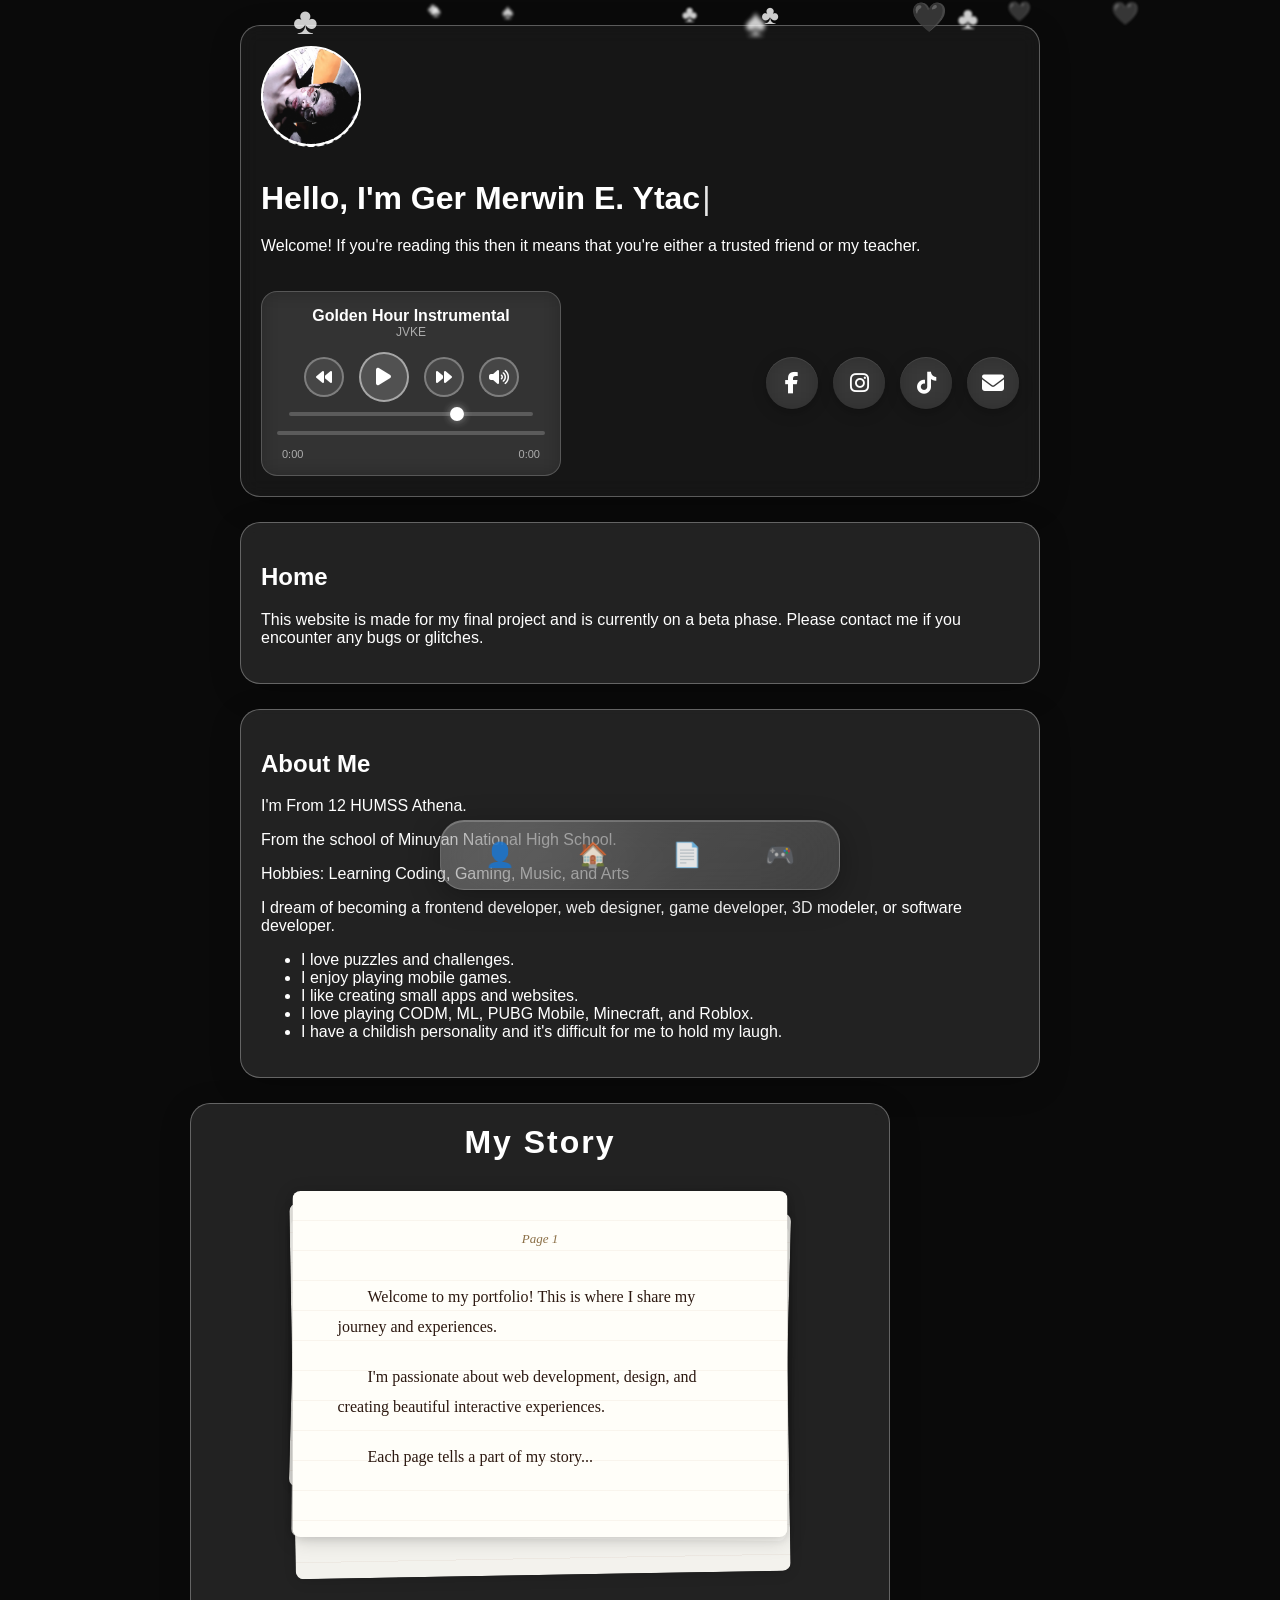
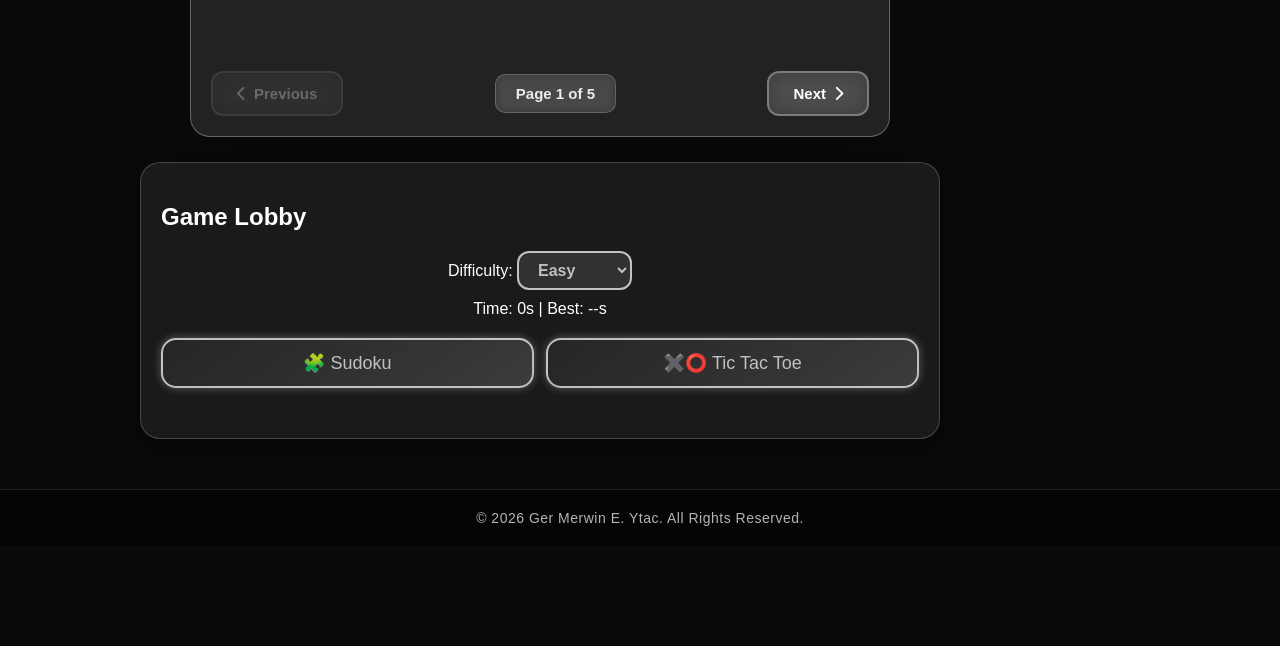
==== commit 5fa18d16: "Add files via upload" ====
--- a/index.html
+++ b/index.html
@@ -5,9 +5,20 @@
 <meta name="viewport" content="width=device-width, initial-scale=1.0">
 <title>Portfolio & Games</title>
 <link rel="stylesheet" href="style.css">
-<link rel="stylesheet" href="https://cdnjs.cloudflare.com/ajax/libs/font-awesome/6.5.0/css/all.min.css">
+<link rel="stylesheet" href="https://cdnjs.cloudflare.com/ajax/libs/font-awesome/6.5.1/css/all.min.css" integrity="sha512-DTOQO9RWCH3ppGqcWaEA1BIZOC6xxalwEsw9c2QQeAIftl+Vegovlnee1c9QX4TctnWMn13TZye+giMm8e2LwA==" crossorigin="anonymous" referrerpolicy="no-referrer" />
 </head>
 <body>
+<!-- ADD THIS RIGHT AFTER <body> tag in your HTML, before everything else -->
+
+<div id="intro-overlay">
+  <div class="intro-content">
+    <h1 class="intro-line line-1">Welcome</h1>
+    <h1 class="intro-line line-2">To My</h1>
+    <h1 class="intro-line line-3">Website</h1>
+  </div>
+</div>
+
+<!-- Your existing content starts here -->
 
 <video autoplay muted loop id="Bg">
   <source src="Blackhole.mp4" type="video/mp4">
@@ -147,22 +158,83 @@
   </ul>
 </section>
 
+<!-- REPLACE YOUR ENTIRE #facts SECTION WITH THIS -->
+
 <section id="facts" class="glass-box">
-  <h2>My trio</h2>
-  <div class="facts-container">
-    <!-- Left side: Text -->
-    <div class="facts-text">
-      <p>Come along with me~</p>
-    </div>
-
-    <!-- Right side: Stacked Photos -->
-    <div class="facts-photos">
-      <img src="photo3.jpg" alt="Photo 3" class="stacked-photo photo-3">
-      <img src="photo4.jpg" alt="Photo 4" class="stacked-photo photo-4">
-      <img src="photo5.jpg" alt="Photo 5" class="stacked-photo photo-5">
-    </div>
-  </div>
-</section>
+  <h2>My Story</h2>
+  
+  <div class="document-stack">
+    
+    <!-- Page 1 -->
+    <div class="document-page" data-page="1">
+      <div class="page-number">Page 1</div>
+      <div class="page-content">
+        <p>Welcome to my portfolio! This is where I share my journey and experiences.</p>
+        <p>I'm passionate about web development, design, and creating beautiful interactive experiences.</p>
+        <p>Each page tells a part of my story...</p>
+      </div>
+    </div>
+    
+    <!-- Page 2 -->
+    <div class="document-page" data-page="2">
+      <div class="page-number">Page 2</div>
+      <div class="page-content">
+        <p>My journey started when I discovered coding on pandemic days.</p>
+        <p>I fell in love with the idea of bringing ideas to life through code.</p>
+        <p>Every line of code is a step toward making something meaningful.</p>
+      </div>
+    </div>
+    
+    <!-- Page 3 -->
+    <div class="document-page" data-page="3">
+      <div class="page-number">Page 3</div>
+      <div class="page-content">
+        <p>I like turtols.</p>
+        <p>What's 10+9? 21? Stoopid.</p>
+        <p>Naruto is kinda gay. </p>
+      </div>
+    </div>
+    
+    <!-- Page 4 -->
+    <div class="document-page" data-page="4">
+      <div class="page-number">Page 4</div>
+      <div class="page-content">
+        <p>Im on a lose streak in mlbb.</p>
+        <p>Did i mention i like turtles?</p>
+        <p>Im running out of idea please help 😭</p>
+      </div>
+    </div>
+    
+    <!-- Page 5 -->
+    <div class="document-page" data-page="5">
+      <div class="page-number">Page 5</div>
+      <div class="page-content">
+        <p>I believe in continuous learning and growth.</p>
+        <p>After my break-up I became obsessed with self improvement and being a better person.</p>
+        <p>Every challenge is an opportunity to improve.</p>
+      </div>
+    </div>
+    
+    <!-- Add more pages as needed -->
+    
+  </div>
+  
+  <!-- Navigation -->
+  <div class="document-controls">
+    <button id="prevDocBtn" class="nav-btn" disabled>
+      <i class="fas fa-chevron-left"></i> Previous
+    </button>
+    
+    <div class="page-indicator">
+      Page <span id="currentDocPage">1</span> of <span id="totalDocPages">5</span>
+    </div>
+    
+    <button id="nextDocBtn" class="nav-btn">
+      Next <i class="fas fa-chevron-right"></i>
+    </button>
+  </div>
+</section>
+
 
 <section id="lobby" class="glass-box">
   <h2>Game Lobby</h2>
--- a/style.css
+++ b/style.css
@@ -1,3 +1,192 @@
+/* ===== ANCIENT INK TEXT ENTRANCE ANIMATION ===== */
+
+/* Import Ancient-style fonts */
+@import url('https://fonts.googleapis.com/css2?family=Cinzel:wght@400;700;900&family=IM+Fell+English+SC&family=Sorts+Mill+Goudy:ital@0;1&display=swap');
+
+/* Intro overlay - dark parchment-like background */
+#intro-overlay {
+  position: fixed;
+  top: 0;
+  left: 0;
+  width: 100vw;
+  height: 100vh;
+  background: linear-gradient(135deg, #1a1410 0%, #0d0a08 50%, #1a1410 100%);
+  display: flex;
+  align-items: center;
+  justify-content: center;
+  z-index: 99999;
+  animation: fadeOut 1.2s ease 5s forwards;
+}
+
+.intro-content {
+  text-align: center;
+}
+
+/* Ancient ink text base style */
+.intro-line {
+  margin: 30px 0;
+  opacity: 0;
+  color: #e8d5b7;
+  text-shadow: 
+    0 1px 0 rgba(0, 0, 0, 0.5),
+    0 2px 3px rgba(0, 0, 0, 0.8),
+    0 0 15px rgba(232, 213, 183, 0.2);
+  filter: contrast(1.15) brightness(0.92);
+}
+
+/* Line 1: Ancient Manuscript - "Welcome" */
+.line-1 {
+  font-family: 'IM Fell English SC', serif;
+  font-size: 85px;
+  font-weight: 400;
+  letter-spacing: 12px;
+  text-transform: uppercase;
+  animation: inkWrite 1.5s cubic-bezier(0.4, 0, 0.2, 1) 0.3s forwards;
+}
+
+/* Line 2: Elegant Script - "To My" */
+.line-2 {
+  font-family: 'Sorts Mill Goudy', serif;
+  font-size: 65px;
+  font-weight: 400;
+  font-style: italic;
+  letter-spacing: 8px;
+  text-transform: capitalize;
+  animation: inkWrite 1.5s cubic-bezier(0.4, 0, 0.2, 1) 1.5s forwards;
+}
+
+/* Line 3: Bold Ancient - "Website" */
+.line-3 {
+  font-family: 'Cinzel', serif;
+  font-size: 75px;
+  font-weight: 700;
+  letter-spacing: 14px;
+  text-transform: uppercase;
+  animation: inkWrite 1.5s cubic-bezier(0.4, 0, 0.2, 1) 2.7s forwards;
+  position: relative;
+}
+
+/* Ancient ink underline */
+.line-3::after {
+  content: '';
+  position: absolute;
+  bottom: -15px;
+  left: 50%;
+  transform: translateX(-50%);
+  width: 0%;
+  height: 2px;
+  background: linear-gradient(90deg, 
+    transparent, 
+    rgba(232, 213, 183, 0.4), 
+    rgba(232, 213, 183, 0.8), 
+    rgba(232, 213, 183, 0.4), 
+    transparent);
+  box-shadow: 0 1px 3px rgba(0, 0, 0, 0.6);
+  animation: inkLineWrite 1s ease 3.8s forwards;
+}
+
+/* Smooth ink writing animation */
+@keyframes inkWrite {
+  0% {
+    opacity: 0;
+    transform: translateY(20px) scale(0.95);
+    filter: blur(4px) contrast(1.15) brightness(0.92);
+    letter-spacing: 20px;
+  }
+  50% {
+    opacity: 0.7;
+    filter: blur(1px) contrast(1.15) brightness(0.92);
+  }
+  100% {
+    opacity: 1;
+    transform: translateY(0) scale(1);
+    filter: blur(0px) contrast(1.15) brightness(0.92);
+  }
+}
+
+/* Ink line drawing */
+@keyframes inkLineWrite {
+  0% {
+    width: 0%;
+    opacity: 0;
+  }
+  20% {
+    opacity: 0.6;
+  }
+  100% {
+    width: 75%;
+    opacity: 0.8;
+  }
+}
+
+/* Text fades out smoothly */
+.intro-content {
+  animation: textFadeOut 0.8s ease 4.2s forwards;
+}
+
+@keyframes textFadeOut {
+  0% {
+    opacity: 1;
+    filter: blur(0px);
+  }
+  100% {
+    opacity: 0;
+    filter: blur(8px);
+  }
+}
+
+/* Overlay fades out */
+@keyframes fadeOut {
+  0% {
+    opacity: 1;
+  }
+  100% {
+    opacity: 0;
+    pointer-events: none;
+  }
+}
+
+/* Hide main website content initially, blur it in smoothly */
+#Bg,
+.glass-box,
+#navbar,
+#emojiContainer {
+  opacity: 0;
+  filter: blur(10px);
+  animation: blurIn 1.5s ease 5s forwards;
+}
+
+@keyframes blurIn {
+  0% {
+    opacity: 0;
+    filter: blur(10px);
+  }
+  100% {
+    opacity: 1;
+    filter: blur(0px);
+  }
+}
+
+/* Mobile responsive */
+@media (max-width: 768px) {
+  .line-1 {
+    font-size: 52px;
+    letter-spacing: 8px;
+  }
+  
+  .line-2 {
+    font-size: 42px;
+    letter-spacing: 6px;
+  }
+  
+  .line-3 {
+    font-size: 48px;
+    letter-spacing: 10px;
+  }
+}
+
+
+
 /* ===== RESET AND FIXES ===== */
 * {
   box-sizing: border-box;
@@ -432,224 +621,376 @@
   padding: 0 5px;
 }
 
-/* ===== SOCIAL BUTTONS ===== */
+/* ===== SMOOTH & AESTHETIC SOCIAL BUTTONS ===== */
+
 .social-icons {
   display: flex;
-  gap: 12px;
+  gap: 15px;
   align-items: center;
   flex-wrap: wrap;
 }
 
 .social-btn {
   position: relative;
-  width: 45px;
-  height: 45px;
+  width: 52px;
+  height: 52px;
   display: flex;
   align-items: center;
   justify-content: flex-start;
-  border-radius: 12px;
-  border: 2px solid #ccc;
-  background: linear-gradient(145deg, #d0d0d0, #7a7a7a);
-  color: #f5f5f5;
-  font-size: 20px;
+  border-radius: 50%;
+  border: none;
+  background: rgba(255, 255, 255, 0.1);
+  backdrop-filter: blur(10px);
+  color: #fff;
+  font-size: 22px;
   text-decoration: none;
-  overflow: hidden;
-  box-shadow: 0 2px 8px rgba(255, 255, 255, 0.4), 0 2px 8px rgba(0, 0, 0, 0.3);
-  transition: all 0.4s cubic-bezier(0.34, 1.56, 0.64, 1);
+  overflow: visible;
+  box-shadow: 
+    0 4px 15px rgba(0, 0, 0, 0.2),
+    0 1px 3px rgba(0, 0, 0, 0.1),
+    inset 0 1px 0 rgba(255, 255, 255, 0.1);
+  transition: 
+    width 0.7s cubic-bezier(0.23, 1, 0.32, 1),
+    min-width 0.7s cubic-bezier(0.23, 1, 0.32, 1),
+    padding 0.7s cubic-bezier(0.23, 1, 0.32, 1),
+    border-radius 0.7s cubic-bezier(0.23, 1, 0.32, 1),
+    background 0.4s ease,
+    box-shadow 0.4s ease,
+    transform 0.4s cubic-bezier(0.23, 1, 0.32, 1);
   padding: 0;
 }
 
 .social-btn i {
-  min-width: 45px;
-  height: 45px;
+  min-width: 52px;
+  height: 52px;
   display: flex;
   align-items: center;
   justify-content: center;
-  transition: all 0.4s ease;
+  transition: all 0.6s cubic-bezier(0.23, 1, 0.32, 1);
   z-index: 2;
 }
 
 .social-label {
   position: absolute;
-  left: 45px;
+  left: 60px;
   white-space: nowrap;
-  font-size: 14px;
+  font-size: 15px;
   font-weight: 600;
   opacity: 0;
-  transform: translateX(-10px);
-  transition: all 0.4s cubic-bezier(0.34, 1.56, 0.64, 1);
+  transform: translateX(-15px) scale(0.85);
+  transition: 
+    opacity 0.7s cubic-bezier(0.23, 1, 0.32, 1),
+    transform 0.7s cubic-bezier(0.23, 1, 0.32, 1);
   pointer-events: none;
-  padding-right: 15px;
+  padding-right: 20px;
   z-index: 1;
-}
-
-/* Hover effect - expand and show label */
+  color: white;
+  text-shadow: 0 2px 8px rgba(0, 0, 0, 0.3);
+}
+
+/* Smooth hover effect - expands slowly */
 .social-btn:hover {
   width: auto;
-  min-width: 130px;
-  padding-right: 15px;
-  box-shadow: 0 4px 12px rgba(255, 255, 255, 0.6), 0 4px 12px rgba(0, 0, 0, 0.5);
-  transform: scale(1.05);
+  min-width: 150px;
+  padding-right: 20px;
+  border-radius: 26px;
+  box-shadow: 
+    0 8px 25px rgba(0, 0, 0, 0.3),
+    0 3px 8px rgba(0, 0, 0, 0.2),
+    inset 0 1px 0 rgba(255, 255, 255, 0.2);
+  transform: translateY(-2px) scale(1);
+  z-index: 10;
 }
 
 .social-btn:hover .social-label {
   opacity: 1;
-  transform: translateX(0);
+  transform: translateX(0) scale(1);
 }
 
 .social-btn:hover i {
-  color: #fff;
-}
-
-/* Mobile - only on active (removes :active staying expanded) */
+  transform: scale(1.08) rotate(3deg);
+}
+
+/* Squish effect on siblings when one is hovered */
+.social-icons:has(.social-btn:hover) .social-btn:not(:hover) {
+  transform: scale(0.88);
+}
+
+.social-icons:has(.social-btn:hover) .social-btn:not(:hover) i {
+  transform: scale(0.95);
+}
+
+.social-btn:active {
+  transform: translateY(0) scale(0.98);
+  transition: transform 0.1s ease;
+  box-shadow: 
+    0 4px 12px rgba(0, 0, 0, 0.2),
+    0 1px 3px rgba(0, 0, 0, 0.1);
+}
+
+/* Brand-specific colors with smooth gradients */
+.social-btn[data-label="Facebook"]:hover {
+  background: linear-gradient(135deg, #1877f2 0%, #0d5dbf 100%);
+  box-shadow: 
+    0 8px 25px rgba(24, 119, 242, 0.4),
+    0 3px 8px rgba(0, 0, 0, 0.2),
+    inset 0 1px 0 rgba(255, 255, 255, 0.2);
+}
+
+.social-btn[data-label="Instagram"]:hover {
+  background: linear-gradient(135deg, #e4405f 0%, #833ab4 50%, #5851db 100%);
+  box-shadow: 
+    0 8px 25px rgba(228, 64, 95, 0.4),
+    0 3px 8px rgba(0, 0, 0, 0.2),
+    inset 0 1px 0 rgba(255, 255, 255, 0.2);
+}
+
+.social-btn[data-label="TikTok"]:hover {
+  background: linear-gradient(135deg, #000000 0%, #1a1a1a 100%);
+  border: 2px solid #00f2ea;
+  box-shadow: 
+    0 8px 25px rgba(0, 242, 234, 0.3),
+    0 3px 8px rgba(0, 0, 0, 0.2),
+    inset 0 1px 0 rgba(0, 242, 234, 0.2);
+}
+
+.social-btn[data-label="Email"]:hover {
+  background: linear-gradient(135deg, #ea4335 0%, #c5221f 100%);
+  box-shadow: 
+    0 8px 25px rgba(234, 67, 53, 0.4),
+    0 3px 8px rgba(0, 0, 0, 0.2),
+    inset 0 1px 0 rgba(255, 255, 255, 0.2);
+}
+
+/* Ripple effect on click */
+.social-btn::before {
+  content: '';
+  position: absolute;
+  top: 50%;
+  left: 50%;
+  width: 0;
+  height: 0;
+  border-radius: 50%;
+  background: rgba(255, 255, 255, 0.3);
+  transform: translate(-50%, -50%);
+  transition: width 0.6s ease, height 0.6s ease, opacity 0.6s ease;
+  opacity: 0;
+}
+
+.social-btn:active::before {
+  width: 100px;
+  height: 100px;
+  opacity: 1;
+  transition: 0s;
+}
+
+/* Mobile responsive */
 @media (max-width: 768px) {
-  .social-btn:active {
+  .social-btn {
+    width: 48px;
+    height: 48px;
+  }
+  
+  .social-btn i {
+    min-width: 48px;
+    height: 48px;
+    font-size: 20px;
+  }
+  
+  .social-btn:hover {
     width: auto;
-    min-width: 130px;
-    padding-right: 15px;
-  }
-  
-  .social-btn:active .social-label {
-    opacity: 1;
-    transform: translateX(0);
-  }
-}
-
-.social-btn[data-label="Facebook"]:hover {
-  background: linear-gradient(145deg, #1877f2, #0d5dbf);
-  border-color: #1877f2;
-}
-
-.social-btn[data-label="Instagram"]:hover {
-  background: linear-gradient(145deg, #e4405f, #833ab4);
-  border-color: #e4405f;
-}
-
-.social-btn[data-label="TikTok"]:hover {
-  background: linear-gradient(145deg, #000000, #333333);
-  border-color: #00f2ea;
-}
-
-.social-btn[data-label="Email"]:hover {
-  background: linear-gradient(145deg, #ea4335, #c5221f);
-  border-color: #ea4335;
-}
-
-/* ===== FUN FACTS SECTION ===== */
+    min-width: 140px;
+  }
+}
+
+/* ===== BOOK/JOURNAL STYLE - REPLACE FUN FACTS CSS ===== */
+
+#facts {
+  max-width: 900px;
+}
+
 #facts h2 {
   margin-top: 0;
-  margin-bottom: 20px;
-}
-
-.facts-container {
-  display: flex;
-  gap: 40px;
+  margin-bottom: 30px;
+  text-align: center;
+  font-size: 32px;
+  letter-spacing: 2px;
+}
+
+.book-container {
+  display: flex;
+  gap: 0;
+  background: linear-gradient(135deg, #f5e6d3 0%, #e8d5b7 100%);
+  border-radius: 15px;
+  padding: 30px 20px;
+  box-shadow: 
+    0 10px 40px rgba(0, 0, 0, 0.4),
+    inset 0 1px 0 rgba(255, 255, 255, 0.3);
+  position: relative;
+  min-height: 400px;
+}
+
+.book-page {
+  flex: 1;
+  background: #fffef9;
+  padding: 25px;
+  border-radius: 8px;
+  box-shadow: 
+    0 2px 10px rgba(0, 0, 0, 0.1),
+    inset 0 1px 0 rgba(255, 255, 255, 0.8);
+  position: relative;
+  display: flex;
+  flex-direction: column;
+  min-height: 350px;
+  background-image: 
+    repeating-linear-gradient(
+      transparent,
+      transparent 29px,
+      rgba(139, 69, 19, 0.1) 29px,
+      rgba(139, 69, 19, 0.1) 30px
+    );
+}
+
+.left-page {
+  margin-right: 5px;
+}
+
+.right-page {
+  margin-left: 5px;
+}
+
+.book-spine {
+  width: 10px;
+  background: linear-gradient(
+    to right,
+    rgba(0, 0, 0, 0.2),
+    rgba(0, 0, 0, 0.05),
+    rgba(0, 0, 0, 0.2)
+  );
+  border-radius: 2px;
+  box-shadow: 
+    -2px 0 5px rgba(0, 0, 0, 0.1),
+    2px 0 5px rgba(0, 0, 0, 0.1);
+}
+
+.page-number {
+  font-size: 12px;
+  color: #8b6f47;
+  margin-bottom: 15px;
+  font-style: italic;
+  text-align: center;
+}
+
+.page-content {
+  flex: 1;
+  width: 100%;
+  background: transparent;
+  border: none;
+  outline: none;
+  resize: none;
+  font-family: 'Georgia', serif;
+  font-size: 15px;
+  line-height: 30px;
+  color: #2c1810;
+  padding: 5px;
+}
+
+.page-content::placeholder {
+  color: rgba(139, 111, 71, 0.4);
+  font-style: italic;
+}
+
+.char-counter {
+  text-align: right;
+  font-size: 11px;
+  color: #8b6f47;
+  margin-top: 10px;
+  font-style: italic;
+}
+
+/* Book controls */
+.book-controls {
+  display: flex;
+  justify-content: space-between;
   align-items: center;
-  justify-content: space-between;
-}
-
-.facts-text {
-  flex: 1;
-  min-width: 250px;
-}
-
-.facts-text ul {
-  list-style: none;
-  padding: 0;
-  margin: 0;
-}
-
-.facts-text li {
-  padding: 10px 0;
-  padding-left: 35px;
-  position: relative;
-  font-size: 16px;
-}
-
-.facts-text li::before {
-  content: "✨";
-  position: absolute;
-  left: 0;
-  font-size: 20px;
-}
-
-.facts-photos {
-  flex: 0 0 280px;
-  position: relative;
-  height: 320px;
-  overflow: visible;
-}
-
-.stacked-photo {
-  position: absolute;
-  width: 180px;
-  height: 240px;
-  max-width: 180px;
-  max-height: 240px;
-  object-fit: cover;
-  border-radius: 12px;
-  border: 3px solid rgba(255, 255, 255, 0.8);
-  box-shadow: 0 8px 20px rgba(0, 0, 0, 0.6);
-  transition: all 0.6s cubic-bezier(0.34, 1.56, 0.64, 1);
-  top: 50%;
-  left: 50%;
+  margin-top: 25px;
+  gap: 15px;
+  flex-wrap: wrap;
+}
+
+.nav-btn {
+  padding: 10px 20px;
+  background: rgba(255, 255, 255, 0.1);
+  border: 2px solid rgba(255, 255, 255, 0.3);
+  border-radius: 10px;
+  color: white;
+  font-size: 14px;
   cursor: pointer;
-  transform-style: preserve-3d;
-}
-
-.photo-3 {
-  transform: translate(-50%, -50%) rotate(-10deg) translateX(-30px);
-  z-index: 1;
-}
-
-.photo-4 {
-  transform: translate(-50%, -50%) rotate(3deg);
-  z-index: 2;
-}
-
-.photo-5 {
-  transform: translate(-50%, -50%) rotate(-5deg) translateX(25px);
-  z-index: 3;
-}
-
-.stacked-photo:not(.animating):hover {
-  transform: translate(-50%, -50%) rotate(0deg) scale(1.15);
-  z-index: 10 !important;
-  box-shadow: 0 15px 40px rgba(255, 255, 255, 0.5);
-  filter: brightness(1.2);
-  max-width: 207px !important;
-  max-height: 276px !important;
-}
-
-.photo-popup {
-  position: fixed;
-  z-index: 10000;
-  pointer-events: none;
-  transform-style: preserve-3d;
-  backface-visibility: hidden;
-  will-change: transform, opacity, filter;
-  -webkit-font-smoothing: antialiased;
-  -moz-osx-font-smoothing: grayscale;
-  image-rendering: auto;
-}
-
-.photo-overlay {
-  position: fixed;
-  top: 0;
-  left: 0;
-  width: 100vw;
-  height: 100vh;
-  background: rgba(0, 0, 0, 0.75);
-  backdrop-filter: blur(8px);
-  z-index: 9999;
-  opacity: 0;
-  transition: opacity 0.4s ease;
-  pointer-events: none;
-}
-
-.photo-overlay.active {
-  opacity: 1;
-}
+  backdrop-filter: blur(10px);
+  transition: all 0.3s ease;
+  display: flex;
+  align-items: center;
+  gap: 8px;
+}
+
+.nav-btn:hover {
+  background: rgba(255, 255, 255, 0.2);
+  border-color: rgba(255, 255, 255, 0.5);
+  transform: translateY(-2px);
+  box-shadow: 0 5px 15px rgba(0, 0, 0, 0.3);
+}
+
+.nav-btn:active {
+  transform: translateY(0);
+}
+
+.nav-btn:disabled {
+  opacity: 0.4;
+  cursor: not-allowed;
+  transform: none;
+}
+
+.nav-btn:disabled:hover {
+  background: rgba(255, 255, 255, 0.1);
+  transform: none;
+}
+
+.page-indicator {
+  color: rgba(255, 255, 255, 0.8);
+  font-size: 14px;
+  padding: 8px 16px;
+  background: rgba(255, 255, 255, 0.05);
+  border-radius: 8px;
+  backdrop-filter: blur(5px);
+}
+
+/* Mobile responsive */
+@media (max-width: 768px) {
+  .book-container {
+    flex-direction: column;
+    gap: 20px;
+    padding: 20px 15px;
+  }
+  
+  .book-spine {
+    display: none;
+  }
+  
+  .left-page,
+  .right-page {
+    margin: 0;
+  }
+  
+  .book-controls {
+    justify-content: center;
+  }
+  
+  .nav-btn {
+    padding: 8px 16px;
+    font-size: 13px;
+  }
+}
+
 
 /* ===== GAME LOBBY ===== */
 #lobby {
@@ -1104,3 +1445,424 @@
     font-size: 12px;
   }
 }
+/* ===== STACKED DOCUMENTS STYLE ===== */
+
+#facts {
+  max-width: 700px;
+}
+
+#facts h2 {
+  margin-top: 0;
+  margin-bottom: 30px;
+  text-align: center;
+  font-size: 32px;
+  letter-spacing: 2px;
+}
+
+.document-stack {
+  position: relative;
+  width: 100%;
+  max-width: 550px;
+  height: 450px;
+  margin: 0 auto;
+  perspective: 1000px;
+}
+
+.document-page {
+  position: absolute;
+  top: 0;
+  left: 50%;
+  transform: translateX(-50%);
+  width: 90%;
+  max-width: 500px;
+  background: #fffef9;
+  border-radius: 8px;
+  padding: 40px;
+  box-shadow: 
+    0 4px 20px rgba(0, 0, 0, 0.15),
+    0 2px 8px rgba(0, 0, 0, 0.1);
+  opacity: 1;
+  transition: all 0.6s cubic-bezier(0.34, 1.56, 0.64, 1);
+  
+  /* Paper texture */
+  background-image: 
+    repeating-linear-gradient(
+      transparent,
+      transparent 29px,
+      rgba(139, 69, 19, 0.05) 29px,
+      rgba(139, 69, 19, 0.05) 30px
+    );
+}
+
+/* Stack effect - pages slightly offset */
+.document-page:nth-child(1) {
+  z-index: 5;
+  transform: translateX(-50%) translateY(0px) rotate(0deg);
+}
+
+.document-page:nth-child(2) {
+  z-index: 4;
+  transform: translateX(-50%) translateY(8px) rotate(-1deg);
+  opacity: 0.95;
+  box-shadow: 
+    0 3px 15px rgba(0, 0, 0, 0.12),
+    0 1px 6px rgba(0, 0, 0, 0.08);
+}
+
+.document-page:nth-child(3) {
+  z-index: 3;
+  transform: translateX(-50%) translateY(16px) rotate(1.5deg);
+  opacity: 0.9;
+  box-shadow: 
+    0 2px 12px rgba(0, 0, 0, 0.1),
+    0 1px 4px rgba(0, 0, 0, 0.06);
+}
+
+.document-page:nth-child(4) {
+  z-index: 2;
+  transform: translateX(-50%) translateY(24px) rotate(-0.8deg);
+  opacity: 0.85;
+  box-shadow: 
+    0 1px 10px rgba(0, 0, 0, 0.08),
+    0 1px 3px rgba(0, 0, 0, 0.04);
+}
+
+.document-page:nth-child(n+5) {
+  z-index: 1;
+  transform: translateX(-50%) translateY(32px) rotate(0.5deg);
+  opacity: 0.8;
+  box-shadow: 
+    0 1px 8px rgba(0, 0, 0, 0.06),
+    0 1px 2px rgba(0, 0, 0, 0.03);
+}
+
+/* Hide pages that are read */
+.document-page.read {
+  pointer-events: none;
+}
+
+/* Multiple random toss directions */
+.document-page.toss-1 {
+  animation: tossTopRight 0.9s cubic-bezier(0.25, 0.46, 0.45, 0.94) forwards;
+}
+
+.document-page.toss-2 {
+  animation: tossTopLeft 0.9s cubic-bezier(0.25, 0.46, 0.45, 0.94) forwards;
+}
+
+.document-page.toss-3 {
+  animation: tossRight 0.9s cubic-bezier(0.25, 0.46, 0.45, 0.94) forwards;
+}
+
+.document-page.toss-4 {
+  animation: tossLeft 0.9s cubic-bezier(0.25, 0.46, 0.45, 0.94) forwards;
+}
+
+/* Toss animations - different directions */
+@keyframes tossTopRight {
+  0% {
+    transform: translateX(-50%) translateY(0px) rotate(0deg);
+    opacity: 1;
+  }
+  25% {
+    transform: translateX(-40%) translateY(-100px) rotate(12deg);
+    opacity: 0.9;
+  }
+  50% {
+    transform: translateX(-20%) translateY(-220px) rotate(25deg) scale(0.85);
+    opacity: 0.6;
+  }
+  75% {
+    transform: translateX(10%) translateY(-350px) rotate(35deg) scale(0.65);
+    opacity: 0.3;
+  }
+  100% {
+    transform: translateX(40%) translateY(-500px) rotate(45deg) scale(0.5);
+    opacity: 0;
+  }
+}
+
+@keyframes tossTopLeft {
+  0% {
+    transform: translateX(-50%) translateY(0px) rotate(0deg);
+    opacity: 1;
+  }
+  25% {
+    transform: translateX(-60%) translateY(-100px) rotate(-12deg);
+    opacity: 0.9;
+  }
+  50% {
+    transform: translateX(-80%) translateY(-220px) rotate(-25deg) scale(0.85);
+    opacity: 0.6;
+  }
+  75% {
+    transform: translateX(-110%) translateY(-350px) rotate(-35deg) scale(0.65);
+    opacity: 0.3;
+  }
+  100% {
+    transform: translateX(-140%) translateY(-500px) rotate(-45deg) scale(0.5);
+    opacity: 0;
+  }
+}
+
+@keyframes tossRight {
+  0% {
+    transform: translateX(-50%) translateY(0px) rotate(0deg);
+    opacity: 1;
+  }
+  25% {
+    transform: translateX(-30%) translateY(-80px) rotate(18deg);
+    opacity: 0.9;
+  }
+  50% {
+    transform: translateX(0%) translateY(-180px) rotate(35deg) scale(0.85);
+    opacity: 0.6;
+  }
+  75% {
+    transform: translateX(40%) translateY(-300px) rotate(50deg) scale(0.65);
+    opacity: 0.3;
+  }
+  100% {
+    transform: translateX(80%) translateY(-450px) rotate(65deg) scale(0.5);
+    opacity: 0;
+  }
+}
+
+@keyframes tossLeft {
+  0% {
+    transform: translateX(-50%) translateY(0px) rotate(0deg);
+    opacity: 1;
+  }
+  25% {
+    transform: translateX(-70%) translateY(-80px) rotate(-18deg);
+    opacity: 0.9;
+  }
+  50% {
+    transform: translateX(-100%) translateY(-180px) rotate(-35deg) scale(0.85);
+    opacity: 0.6;
+  }
+  75% {
+    transform: translateX(-140%) translateY(-300px) rotate(-50deg) scale(0.65);
+    opacity: 0.3;
+  }
+  100% {
+    transform: translateX(-180%) translateY(-450px) rotate(-65deg) scale(0.5);
+    opacity: 0;
+  }
+}
+
+/* Previous page coming back - random directions */
+.document-page.return-1 {
+  animation: returnTopRight 0.9s cubic-bezier(0.25, 0.46, 0.45, 0.94) forwards;
+}
+
+.document-page.return-2 {
+  animation: returnTopLeft 0.9s cubic-bezier(0.25, 0.46, 0.45, 0.94) forwards;
+}
+
+.document-page.return-3 {
+  animation: returnRight 0.9s cubic-bezier(0.25, 0.46, 0.45, 0.94) forwards;
+}
+
+.document-page.return-4 {
+  animation: returnLeft 0.9s cubic-bezier(0.25, 0.46, 0.45, 0.94) forwards;
+}
+
+/* Return animations - reverse of toss */
+@keyframes returnTopRight {
+  0% {
+    transform: translateX(40%) translateY(-500px) rotate(45deg) scale(0.5);
+    opacity: 0;
+  }
+  25% {
+    transform: translateX(10%) translateY(-350px) rotate(35deg) scale(0.65);
+    opacity: 0.3;
+  }
+  50% {
+    transform: translateX(-20%) translateY(-220px) rotate(25deg) scale(0.85);
+    opacity: 0.6;
+  }
+  75% {
+    transform: translateX(-40%) translateY(-100px) rotate(12deg);
+    opacity: 0.9;
+  }
+  100% {
+    transform: translateX(-50%) translateY(0px) rotate(0deg);
+    opacity: 1;
+  }
+}
+
+@keyframes returnTopLeft {
+  0% {
+    transform: translateX(-140%) translateY(-500px) rotate(-45deg) scale(0.5);
+    opacity: 0;
+  }
+  25% {
+    transform: translateX(-110%) translateY(-350px) rotate(-35deg) scale(0.65);
+    opacity: 0.3;
+  }
+  50% {
+    transform: translateX(-80%) translateY(-220px) rotate(-25deg) scale(0.85);
+    opacity: 0.6;
+  }
+  75% {
+    transform: translateX(-60%) translateY(-100px) rotate(-12deg);
+    opacity: 0.9;
+  }
+  100% {
+    transform: translateX(-50%) translateY(0px) rotate(0deg);
+    opacity: 1;
+  }
+}
+
+@keyframes returnRight {
+  0% {
+    transform: translateX(80%) translateY(-450px) rotate(65deg) scale(0.5);
+    opacity: 0;
+  }
+  25% {
+    transform: translateX(40%) translateY(-300px) rotate(50deg) scale(0.65);
+    opacity: 0.3;
+  }
+  50% {
+    transform: translateX(0%) translateY(-180px) rotate(35deg) scale(0.85);
+    opacity: 0.6;
+  }
+  75% {
+    transform: translateX(-30%) translateY(-80px) rotate(18deg);
+    opacity: 0.9;
+  }
+  100% {
+    transform: translateX(-50%) translateY(0px) rotate(0deg);
+    opacity: 1;
+  }
+}
+
+@keyframes returnLeft {
+  0% {
+    transform: translateX(-180%) translateY(-450px) rotate(-65deg) scale(0.5);
+    opacity: 0;
+  }
+  25% {
+    transform: translateX(-140%) translateY(-300px) rotate(-50deg) scale(0.65);
+    opacity: 0.3;
+  }
+  50% {
+    transform: translateX(-100%) translateY(-180px) rotate(-35deg) scale(0.85);
+    opacity: 0.6;
+  }
+  75% {
+    transform: translateX(-70%) translateY(-80px) rotate(-18deg);
+    opacity: 0.9;
+  }
+  100% {
+    transform: translateX(-50%) translateY(0px) rotate(0deg);
+    opacity: 1;
+  }
+}
+
+.page-number {
+  font-size: 13px;
+  color: #8b6f47;
+  margin-bottom: 20px;
+  font-style: italic;
+  text-align: center;
+  font-family: 'Georgia', serif;
+}
+
+.page-content {
+  font-family: 'Georgia', serif;
+  font-size: 16px;
+  line-height: 30px;
+  color: #2c1810;
+  user-select: text;
+  -webkit-user-select: text;
+}
+
+.page-content p {
+  margin: 0 0 20px 0;
+  text-indent: 30px;
+}
+
+.page-content p:first-child {
+  margin-top: 10px;
+}
+
+/* Document controls */
+.document-controls {
+  display: flex;
+  justify-content: space-between;
+  align-items: center;
+  margin-top: 30px;
+  gap: 15px;
+  flex-wrap: wrap;
+}
+
+.nav-btn {
+  padding: 12px 24px;
+  background: rgba(255, 255, 255, 0.1);
+  border: 2px solid rgba(255, 255, 255, 0.3);
+  border-radius: 12px;
+  color: white;
+  font-size: 15px;
+  font-weight: 600;
+  cursor: pointer;
+  backdrop-filter: blur(10px);
+  transition: all 0.3s ease;
+  display: flex;
+  align-items: center;
+  gap: 8px;
+}
+
+.nav-btn:hover:not(:disabled) {
+  background: rgba(255, 255, 255, 0.2);
+  border-color: rgba(255, 255, 255, 0.5);
+  transform: translateY(-2px);
+  box-shadow: 0 5px 20px rgba(0, 0, 0, 0.3);
+}
+
+.nav-btn:active:not(:disabled) {
+  transform: translateY(0);
+}
+
+.nav-btn:disabled {
+  opacity: 0.3;
+  cursor: not-allowed;
+}
+
+.page-indicator {
+  color: rgba(255, 255, 255, 0.9);
+  font-size: 15px;
+  font-weight: 600;
+  padding: 10px 20px;
+  background: rgba(255, 255, 255, 0.08);
+  border-radius: 10px;
+  backdrop-filter: blur(5px);
+  border: 1px solid rgba(255, 255, 255, 0.2);
+}
+
+/* Mobile responsive */
+@media (max-width: 768px) {
+  .document-stack {
+    max-width: 100%;
+    height: 400px;
+  }
+  
+  .document-page {
+    padding: 30px 25px;
+  }
+  
+  .page-content {
+    font-size: 14px;
+    line-height: 26px;
+  }
+  
+  .nav-btn {
+    padding: 10px 18px;
+    font-size: 14px;
+  }
+  
+  .document-controls {
+    justify-content: center;
+  }
+}
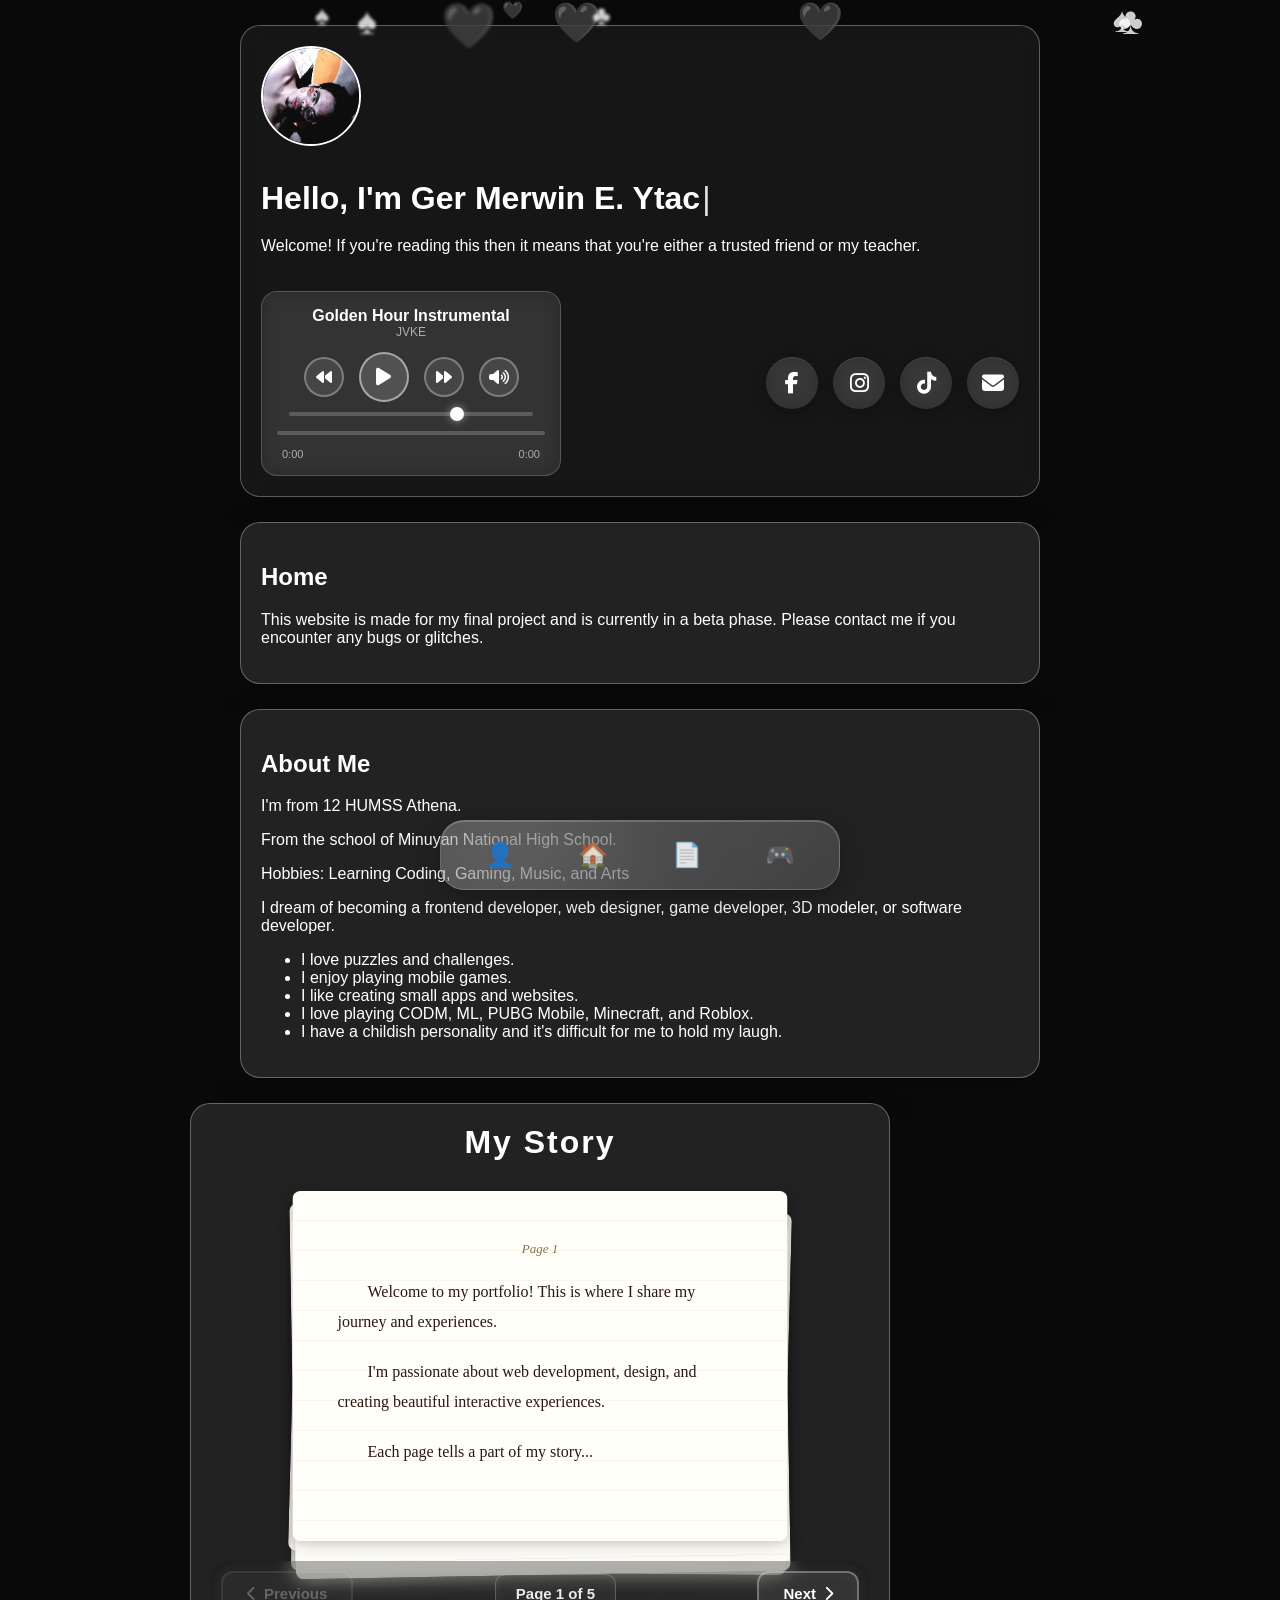
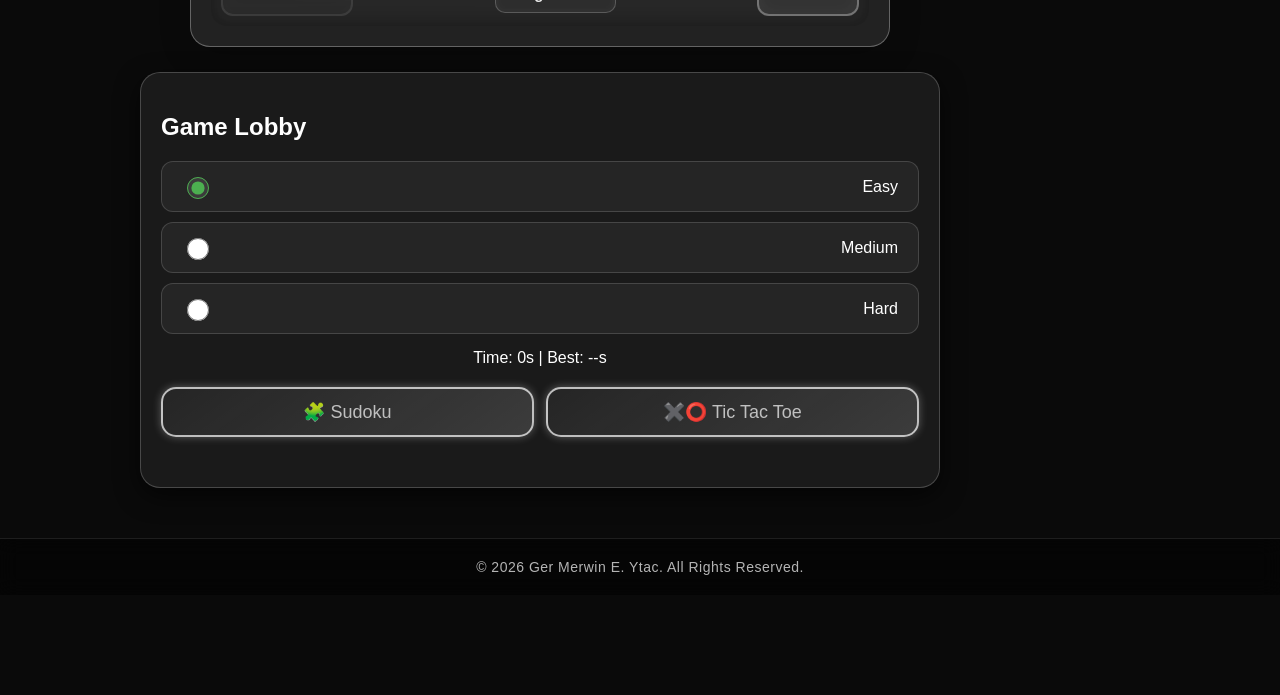
==== commit 77ae1d47: "Add files via upload" ====
--- a/index.html
+++ b/index.html
@@ -1,15 +1,17 @@
 <!DOCTYPE html>
 <html lang="en">
 <head>
-<meta charset="UTF-8">
-<meta name="viewport" content="width=device-width, initial-scale=1.0">
-<title>Portfolio & Games</title>
-<link rel="stylesheet" href="style.css">
-<link rel="stylesheet" href="https://cdnjs.cloudflare.com/ajax/libs/font-awesome/6.5.1/css/all.min.css" integrity="sha512-DTOQO9RWCH3ppGqcWaEA1BIZOC6xxalwEsw9c2QQeAIftl+Vegovlnee1c9QX4TctnWMn13TZye+giMm8e2LwA==" crossorigin="anonymous" referrerpolicy="no-referrer" />
+  <meta charset="UTF-8">
+  <meta name="viewport" content="width=device-width, initial-scale=1.0">
+  <title>Portfolio & Games</title>
+  <link rel="stylesheet" href="style.css">
+  <link rel="stylesheet" href="https://cdnjs.cloudflare.com/ajax/libs/font-awesome/6.5.1/css/all.min.css"
+    integrity="sha512-DTOQO9RWCH3ppGqcWaEA1BIZOC6xxalwEsw9c2QQeAIftl+Vegovlnee1c9QX4TctnWMn13TZye+giMm8e2LwA=="
+    crossorigin="anonymous" referrerpolicy="no-referrer" />
 </head>
 <body>
-<!-- ADD THIS RIGHT AFTER <body> tag in your HTML, before everything else -->
-
+
+<!-- Intro screen that plays when the page loads -->
 <div id="intro-overlay">
   <div class="intro-content">
     <h1 class="intro-line line-1">Welcome</h1>
@@ -18,20 +20,21 @@
   </div>
 </div>
 
-<!-- Your existing content starts here -->
-
+<!-- Background video, muted so it doesn't annoy anyone lol -->
 <video autoplay muted loop id="Bg">
   <source src="Blackhole.mp4" type="video/mp4">
 </video>
 
+<!-- Falling emojis container, added by JS -->
 <div id="emojiContainer"></div>
 
+<!-- Header / Profile section -->
 <header id="header" class="glass-box profile-header">
 
   <div class="profile-container">
     <img src="profile.jpg" alt="Profile Picture" class="profile-pic">
-    
-    <!-- Circular audio spectrum visualizer - 32 frequency bars -->
+
+    <!-- Audio visualizer bars around the profile picture (32 bars total) -->
     <div class="audio-visualizer" id="visualizer">
       <div class="bar"></div>
       <div class="bar"></div>
@@ -68,6 +71,7 @@
     </div>
   </div>
 
+  <!-- Typing animation text -->
   <div class="intro-text">
     <h1>
       Hello, I'm <span class="typing-text"></span><span class="typing-cursor">|</span>
@@ -75,13 +79,13 @@
     <p>Welcome! If you're reading this then it means that you're either a trusted friend or my teacher.</p>
   </div>
 
-  <!-- Music Player -->
+  <!-- Music player widget -->
   <div class="music-player">
     <div class="track-info">
       <div class="track-name" id="trackName">Song Title 1</div>
       <div class="track-artist" id="trackArtist">Artist Name 1</div>
     </div>
-    
+
     <div class="player-controls">
       <button class="control-btn" id="prevBtn" title="Previous">
         <i class="fas fa-backward"></i>
@@ -96,56 +100,62 @@
         <i class="fas fa-volume-up" id="volumeIcon"></i>
       </button>
     </div>
-    
+
     <div class="volume-control">
       <input type="range" id="volumeSlider" min="0" max="100" value="70" class="volume-slider">
     </div>
-    
+
     <div class="progress-bar">
       <div class="progress" id="progress"></div>
     </div>
-    
+
     <div class="time-display">
       <span id="currentTime">0:00</span>
       <span id="duration">0:00</span>
     </div>
   </div>
 
+  <!-- Social links -->
   <div class="social-icons">
-    <a href="https://www.facebook.com/share/1ASBxqBsdu/" target="_blank" rel="noopener noreferrer" class="social-btn" data-label="Facebook">
+    <a href="https://www.facebook.com/share/1ASBxqBsdu/" target="_blank" rel="noopener noreferrer"
+      class="social-btn" data-label="Facebook">
       <i class="fab fa-facebook-f"></i>
       <span class="social-label">Facebook</span>
     </a>
 
-    <a href="https://www.instagram.com/im_r3g?igsh=eWttamtkbzYyeXlx" target="_blank" rel="noopener noreferrer" class="social-btn" data-label="Instagram">
+    <a href="https://www.instagram.com/im_r3g?igsh=eWttamtkbzYyeXlx" target="_blank" rel="noopener noreferrer"
+      class="social-btn" data-label="Instagram">
       <i class="fab fa-instagram"></i>
       <span class="social-label">Instagram</span>
     </a>
 
-    <a href="https://www.tiktok.com/@r3g_is_here?_r=1&_t=ZS-93smXPazU4i" target="_blank" rel="noopener noreferrer" class="social-btn" data-label="TikTok">
+    <a href="https://www.tiktok.com/@r3g_is_here?_r=1&_t=ZS-93smXPazU4i" target="_blank" rel="noopener noreferrer"
+      class="social-btn" data-label="TikTok">
       <i class="fab fa-tiktok"></i>
       <span class="social-label">TikTok</span>
     </a>
 
-    <a href="mailto:Crafter03yt@gmail.com" class="social-btn" data-label="Email">
+    <a href="/cdn-cgi/l/email-protection#eba8998a8d9f8e99dbd8929fab8c868a8287c5888486"
+      class="social-btn" data-label="Email">
       <i class="fas fa-envelope"></i>
       <span class="social-label">Email</span>
     </a>
   </div>
 
-  <!-- Hidden audio element -->
   <audio id="audioPlayer"></audio>
 
 </header>
 
+<!-- Home section -->
 <section id="home" class="glass-box">
   <h2>Home</h2>
-  <p>This website is made for my final project and is currently on a beta phase. Please contact me if you encounter any bugs or glitches.</p>
-</section>
-
+  <p>This website is made for my final project and is currently in a beta phase. Please contact me if you encounter any bugs or glitches.</p>
+</section>
+
+<!-- About me section -->
 <section id="about" class="glass-box">
   <h2>About Me</h2>
-  <p>I'm From 12 HUMSS Athena.</p>
+  <p>I'm from 12 HUMSS Athena.</p>
   <p>From the school of Minuyan National High School.</p>
   <p>Hobbies: Learning Coding, Gaming, Music, and Arts</p>
   <p>I dream of becoming a frontend developer, web designer, game developer, 3D modeler, or software developer.</p>
@@ -158,13 +168,12 @@
   </ul>
 </section>
 
-<!-- REPLACE YOUR ENTIRE #facts SECTION WITH THIS -->
-
+<!-- My Story section with flippable document pages -->
 <section id="facts" class="glass-box">
   <h2>My Story</h2>
-  
+
   <div class="document-stack">
-    
+
     <!-- Page 1 -->
     <div class="document-page" data-page="1">
       <div class="page-number">Page 1</div>
@@ -174,80 +183,87 @@
         <p>Each page tells a part of my story...</p>
       </div>
     </div>
-    
+
     <!-- Page 2 -->
     <div class="document-page" data-page="2">
       <div class="page-number">Page 2</div>
       <div class="page-content">
-        <p>My journey started when I discovered coding on pandemic days.</p>
+        <p>My journey started when I discovered coding during the pandemic.</p>
         <p>I fell in love with the idea of bringing ideas to life through code.</p>
         <p>Every line of code is a step toward making something meaningful.</p>
       </div>
     </div>
-    
-    <!-- Page 3 -->
+
+    <!-- Page 3 - keeping it real lol -->
     <div class="document-page" data-page="3">
       <div class="page-number">Page 3</div>
       <div class="page-content">
-        <p>I like turtols.</p>
+        <p>I like turtles.</p>
         <p>What's 10+9? 21? Stoopid.</p>
-        <p>Naruto is kinda gay. </p>
-      </div>
-    </div>
-    
+        <p>Naruto is kinda gay.</p>
+      </div>
+    </div>
+
     <!-- Page 4 -->
     <div class="document-page" data-page="4">
       <div class="page-number">Page 4</div>
       <div class="page-content">
-        <p>Im on a lose streak in mlbb.</p>
-        <p>Did i mention i like turtles?</p>
-        <p>Im running out of idea please help 😭</p>
-      </div>
-    </div>
-    
+        <p>I'm on a losing streak in MLBB right now, it's rough.</p>
+        <p>Did I mention I like turtles?</p>
+        <p>I'm running out of things to write, please help 😭</p>
+        <p>Wut da hail!!! Omahgahd nooo wayyyayayayyy. 😮</p>
+      </div>
+    </div>
+
     <!-- Page 5 -->
     <div class="document-page" data-page="5">
       <div class="page-number">Page 5</div>
       <div class="page-content">
-        <p>I believe in continuous learning and growth.</p>
-        <p>After my break-up I became obsessed with self improvement and being a better person.</p>
-        <p>Every challenge is an opportunity to improve.</p>
-      </div>
-    </div>
-    
-    <!-- Add more pages as needed -->
-    
-  </div>
-  
-  <!-- Navigation -->
+        <p>It's already 1am and i can't sleep</p>
+        <p>After my break-up I became obsessed with self-improvement and being a better person.</p>
+        <p>I have social anxiety. </p>
+      </div>
+    </div>
+
+  </div>
+
+  <!-- Previous / Next buttons for the document paper thingy -->
   <div class="document-controls">
     <button id="prevDocBtn" class="nav-btn" disabled>
       <i class="fas fa-chevron-left"></i> Previous
     </button>
-    
+
     <div class="page-indicator">
       Page <span id="currentDocPage">1</span> of <span id="totalDocPages">5</span>
     </div>
-    
+
     <button id="nextDocBtn" class="nav-btn">
       Next <i class="fas fa-chevron-right"></i>
     </button>
   </div>
 </section>
 
-
+<!-- Game Lobby section -->
 <section id="lobby" class="glass-box">
   <h2>Game Lobby</h2>
+
+  <!-- Difficulty selector -->
   <div class="difficulty-container">
-    <label>Difficulty:
-      <select id="difficulty">
-        <option value="easy">Easy</option>
-        <option value="medium">Medium</option>
-        <option value="hard">Hard</option>
-      </select>
+    <label class="difficulty-option">
+      <input type="radio" name="difficulty" id="difficulty" value="easy" checked>
+      <span>Easy</span>
     </label>
-  </div>
-
+    <label class="difficulty-option">
+      <input type="radio" name="difficulty" value="medium">
+      <span>Medium</span>
+    </label>
+    <label class="difficulty-option">
+      <input type="radio" name="difficulty" value="hard">
+      <span>Hard</span>
+    </label>
+  </div>
+
+  <!-- Sudoku timer -->
   <div id="sudokuTimerDisplay" style="text-align:center; margin-top:10px;">
     Time: <span id="sudokuCurrentTime">0</span>s | Best: <span id="bestTime">--</span>s
   </div>
@@ -261,6 +277,7 @@
   <div id="sudokuNumbers" class="sudoku-numbers"></div>
 </section>
 
+<!-- nav bar -->
 <nav id="navbar">
   <button onclick="scrollToSection('header')">👤</button>
   <button onclick="scrollToSection('home')">🏠</button>
--- a/style.css
+++ b/style.css
@@ -1,9 +1,9 @@
-/* ===== ANCIENT INK TEXT ENTRANCE ANIMATION ===== */
-
-/* Import Ancient-style fonts */
+/* font ancient */
 @import url('https://fonts.googleapis.com/css2?family=Cinzel:wght@400;700;900&family=IM+Fell+English+SC&family=Sorts+Mill+Goudy:ital@0;1&display=swap');
 
-/* Intro overlay - dark parchment-like background */
+
+/* ---- Intro Overlay ---- */
+
 #intro-overlay {
   position: fixed;
   top: 0;
@@ -20,21 +20,22 @@
 
 .intro-content {
   text-align: center;
-}
-
-/* Ancient ink text base style */
+  animation: textFadeOut 0.8s ease 4.2s forwards;
+}
+
+/* Base style for all three intro lines */
 .intro-line {
   margin: 30px 0;
   opacity: 0;
   color: #e8d5b7;
-  text-shadow: 
+  text-shadow:
     0 1px 0 rgba(0, 0, 0, 0.5),
     0 2px 3px rgba(0, 0, 0, 0.8),
     0 0 15px rgba(232, 213, 183, 0.2);
   filter: contrast(1.15) brightness(0.92);
 }
 
-/* Line 1: Ancient Manuscript - "Welcome" */
+/* "Welcome" — old manuscript font */
 .line-1 {
   font-family: 'IM Fell English SC', serif;
   font-size: 85px;
@@ -44,7 +45,7 @@
   animation: inkWrite 1.5s cubic-bezier(0.4, 0, 0.2, 1) 0.3s forwards;
 }
 
-/* Line 2: Elegant Script - "To My" */
+/* "To My" — italic serif */
 .line-2 {
   font-family: 'Sorts Mill Goudy', serif;
   font-size: 65px;
@@ -55,7 +56,7 @@
   animation: inkWrite 1.5s cubic-bezier(0.4, 0, 0.2, 1) 1.5s forwards;
 }
 
-/* Line 3: Bold Ancient - "Website" */
+/* "Website" — bold Cinzel with a decorative underline */
 .line-3 {
   font-family: 'Cinzel', serif;
   font-size: 75px;
@@ -66,7 +67,6 @@
   position: relative;
 }
 
-/* Ancient ink underline */
 .line-3::after {
   content: '';
   position: absolute;
@@ -75,78 +75,39 @@
   transform: translateX(-50%);
   width: 0%;
   height: 2px;
-  background: linear-gradient(90deg, 
-    transparent, 
-    rgba(232, 213, 183, 0.4), 
-    rgba(232, 213, 183, 0.8), 
-    rgba(232, 213, 183, 0.4), 
+  background: linear-gradient(90deg,
+    transparent,
+    rgba(232, 213, 183, 0.4),
+    rgba(232, 213, 183, 0.8),
+    rgba(232, 213, 183, 0.4),
     transparent);
   box-shadow: 0 1px 3px rgba(0, 0, 0, 0.6);
   animation: inkLineWrite 1s ease 3.8s forwards;
 }
 
-/* Smooth ink writing animation */
 @keyframes inkWrite {
-  0% {
-    opacity: 0;
-    transform: translateY(20px) scale(0.95);
-    filter: blur(4px) contrast(1.15) brightness(0.92);
-    letter-spacing: 20px;
-  }
-  50% {
-    opacity: 0.7;
-    filter: blur(1px) contrast(1.15) brightness(0.92);
-  }
-  100% {
-    opacity: 1;
-    transform: translateY(0) scale(1);
-    filter: blur(0px) contrast(1.15) brightness(0.92);
-  }
-}
-
-/* Ink line drawing */
+  0%   { opacity: 0; transform: translateY(20px) scale(0.95); filter: blur(4px) contrast(1.15) brightness(0.92); letter-spacing: 20px; }
+  50%  { opacity: 0.7; filter: blur(1px) contrast(1.15) brightness(0.92); }
+  100% { opacity: 1; transform: translateY(0) scale(1); filter: blur(0px) contrast(1.15) brightness(0.92); }
+}
+
 @keyframes inkLineWrite {
-  0% {
-    width: 0%;
-    opacity: 0;
-  }
-  20% {
-    opacity: 0.6;
-  }
-  100% {
-    width: 75%;
-    opacity: 0.8;
-  }
-}
-
-/* Text fades out smoothly */
-.intro-content {
-  animation: textFadeOut 0.8s ease 4.2s forwards;
+  0%   { width: 0%; opacity: 0; }
+  20%  { opacity: 0.6; }
+  100% { width: 75%; opacity: 0.8; }
 }
 
 @keyframes textFadeOut {
-  0% {
-    opacity: 1;
-    filter: blur(0px);
-  }
-  100% {
-    opacity: 0;
-    filter: blur(8px);
-  }
-}
-
-/* Overlay fades out */
+  0%   { opacity: 1; filter: blur(0px); }
+  100% { opacity: 0; filter: blur(8px); }
+}
+
 @keyframes fadeOut {
-  0% {
-    opacity: 1;
-  }
-  100% {
-    opacity: 0;
-    pointer-events: none;
-  }
-}
-
-/* Hide main website content initially, blur it in smoothly */
+  0%   { opacity: 1; }
+  100% { opacity: 0; pointer-events: none; }
+}
+
+/* Main content starts hidden and blurs in after the intro finishes */
 #Bg,
 .glass-box,
 #navbar,
@@ -157,54 +118,30 @@
 }
 
 @keyframes blurIn {
-  0% {
-    opacity: 0;
-    filter: blur(10px);
-  }
-  100% {
-    opacity: 1;
-    filter: blur(0px);
-  }
-}
-
-/* Mobile responsive */
+  0%   { opacity: 0; filter: blur(10px); }
+  100% { opacity: 1; filter: blur(0px); }
+}
+
 @media (max-width: 768px) {
-  .line-1 {
-    font-size: 52px;
-    letter-spacing: 8px;
-  }
-  
-  .line-2 {
-    font-size: 42px;
-    letter-spacing: 6px;
-  }
-  
-  .line-3 {
-    font-size: 48px;
-    letter-spacing: 10px;
-  }
-}
-
-
-
-/* ===== RESET AND FIXES ===== */
+  .line-1 { font-size: 52px; letter-spacing: 8px; }
+  .line-2 { font-size: 42px; letter-spacing: 6px; }
+  .line-3 { font-size: 48px; letter-spacing: 10px; }
+}
+
+
+/* ---- Reset & Base Styles ---- */
+
 * {
   box-sizing: border-box;
   -webkit-tap-highlight-color: transparent;
   -webkit-touch-callout: none;
-  -webkit-user-select: none;
-  -khtml-user-select: none;
-  -moz-user-select: none;
-  -ms-user-select: none;
   user-select: none;
 }
 
-/* Allow text selection for specific elements */
+/* Re-enable text selection for readable content */
 p, li, h1, h2, h3, h4, h5, h6, span {
+  user-select: text;
   -webkit-user-select: text;
-  -moz-user-select: text;
-  -ms-user-select: text;
-  user-select: text;
 }
 
 html {
@@ -215,61 +152,48 @@
 
 body {
   margin: 0;
-  padding: 0;
+  padding: 0 0 100px 0;
   font-family: Arial, sans-serif;
   color: white;
   background: #0a0a0a;
   scroll-behavior: smooth;
-  padding-bottom: 100px;
   overflow-x: hidden;
   width: 100%;
   min-height: 100vh;
   position: relative;
 }
 
-/* Remove outline on focus */
-button:focus,
-a:focus,
-input:focus,
-select:focus {
+/* Remove focus outlines and tap highlights for interactive elements */
+button:focus, a:focus, input:focus, select:focus { outline: none; }
+
+button, a, img,
+.stacked-photo, .social-btn, .game-buttons button,
+.ttt-btn, .sudoku-cell, #navbar button {
+  -webkit-tap-highlight-color: transparent;
   outline: none;
 }
 
-/* Remove blue highlight for interactive elements */
-button,
-a,
-img,
-.stacked-photo,
-.social-btn,
-.game-buttons button,
-.ttt-btn,
-.sudoku-cell,
-#navbar button {
-  -webkit-tap-highlight-color: transparent;
-  -webkit-tap-highlight-color: rgba(0, 0, 0, 0);
-  outline: none;
-}
-
-button:active,
-a:active {
+button:active, a:active {
   opacity: 0.7;
   transform: scale(0.98);
 }
 
-/* ===== BACKGROUND VIDEO ===== */
+
+/* ---- Background Video ---- */
+
 #Bg {
   position: fixed;
   top: 0;
   left: 0;
-  min-width: 100vw;
-  min-height: 100vh;
   width: 100vw;
   height: 100vh;
   object-fit: cover;
   z-index: -2;
 }
 
-/* ===== GLASS BOXES ===== */
+
+/* ---- Glass Boxes ---- */
+
 .glass-box {
   background: rgba(255, 255, 255, 0.1);
   border-radius: 20px;
@@ -281,6 +205,7 @@
   margin: 25px auto;
   max-width: 800px;
   color: white;
+  /* Hidden by default, slides in on scroll */
   opacity: 0;
   transform: translateX(-100px);
   transition: transform 0.8s ease, opacity 0.8s ease;
@@ -291,7 +216,9 @@
   transform: translateX(0);
 }
 
-/* ===== PROFILE HEADER ===== */
+
+/* ---- Profile Header ---- */
+
 .profile-header {
   display: flex;
   align-items: center;
@@ -306,7 +233,6 @@
   position: relative;
 }
 
-/* Profile container with visualizer */
 .profile-container {
   position: relative;
   width: 100px;
@@ -316,6 +242,7 @@
   justify-content: center;
 }
 
+/* Profile picture drops in from the top with a bounce */
 .profile-pic {
   width: 100px;
   height: 100px;
@@ -330,21 +257,22 @@
 }
 
 @keyframes profileDrop {
-  0% { opacity: 0; transform: translateY(-800px) scale(0.8); }
-  60% { opacity: 1; transform: translateY(30px) scale(1.05); }
-  75% { transform: translateY(-15px) scale(0.98); }
-  90% { transform: translateY(8px) scale(1.02); }
+  0%   { opacity: 0; transform: translateY(-800px) scale(0.8); }
+  60%  { opacity: 1; transform: translateY(30px) scale(1.05); }
+  75%  { transform: translateY(-15px) scale(0.98); }
+  90%  { transform: translateY(8px) scale(1.02); }
   100% { opacity: 1; transform: translateY(0) scale(1); }
 }
 
-/* Circular audio spectrum visualizer */
+/* Circular visualizer that wraps around the profile pic */
 .audio-visualizer {
   position: absolute;
   top: -29.5%;
   left: -2.66%;
   width: 100px;
   height: 100px;
-  opacity: 1;
+  opacity: 0;
+  animation: none;
   transition: opacity 0.3s ease;
   pointer-events: none;
   z-index: 1;
@@ -354,7 +282,7 @@
   opacity: 1;
 }
 
-/* Radial frequency bars */
+/* Each bar sits at the center and rotates outward */
 .audio-visualizer .bar {
   position: absolute;
   width: 8px;
@@ -369,16 +297,16 @@
   will-change: transform;
 }
 
-/* Position 32 bars in circle - each rotated by 11.25 degrees */
-.audio-visualizer .bar:nth-child(1) { transform: rotate(0deg); }
-.audio-visualizer .bar:nth-child(2) { transform: rotate(11.25deg); }
-.audio-visualizer .bar:nth-child(3) { transform: rotate(22.5deg); }
-.audio-visualizer .bar:nth-child(4) { transform: rotate(33.75deg); }
-.audio-visualizer .bar:nth-child(5) { transform: rotate(45deg); }
-.audio-visualizer .bar:nth-child(6) { transform: rotate(56.25deg); }
-.audio-visualizer .bar:nth-child(7) { transform: rotate(67.5deg); }
-.audio-visualizer .bar:nth-child(8) { transform: rotate(78.75deg); }
-.audio-visualizer .bar:nth-child(9) { transform: rotate(90deg); }
+/* 32 bars evenly spaced around 360 degrees (360 / 32 = 11.25 degrees each) */
+.audio-visualizer .bar:nth-child(1)  { transform: rotate(0deg); }
+.audio-visualizer .bar:nth-child(2)  { transform: rotate(11.25deg); }
+.audio-visualizer .bar:nth-child(3)  { transform: rotate(22.5deg); }
+.audio-visualizer .bar:nth-child(4)  { transform: rotate(33.75deg); }
+.audio-visualizer .bar:nth-child(5)  { transform: rotate(45deg); }
+.audio-visualizer .bar:nth-child(6)  { transform: rotate(56.25deg); }
+.audio-visualizer .bar:nth-child(7)  { transform: rotate(67.5deg); }
+.audio-visualizer .bar:nth-child(8)  { transform: rotate(78.75deg); }
+.audio-visualizer .bar:nth-child(9)  { transform: rotate(90deg); }
 .audio-visualizer .bar:nth-child(10) { transform: rotate(101.25deg); }
 .audio-visualizer .bar:nth-child(11) { transform: rotate(112.5deg); }
 .audio-visualizer .bar:nth-child(12) { transform: rotate(123.75deg); }
@@ -403,67 +331,56 @@
 .audio-visualizer .bar:nth-child(31) { transform: rotate(337.5deg); }
 .audio-visualizer .bar:nth-child(32) { transform: rotate(348.75deg); }
 
-/* Smooth frequency animation */
-.audio-visualizer.active .bar:nth-child(1) { animation: pulse1 0.8s ease-in-out infinite; }
-.audio-visualizer.active .bar:nth-child(2) { animation: pulse2 0.9s ease-in-out infinite; }
-.audio-visualizer.active .bar:nth-child(3) { animation: pulse3 0.7s ease-in-out infinite; }
-.audio-visualizer.active .bar:nth-child(4) { animation: pulse4 1s ease-in-out infinite; }
-.audio-visualizer.active .bar:nth-child(5) { animation: pulse1 0.85s ease-in-out infinite; }
-.audio-visualizer.active .bar:nth-child(6) { animation: pulse2 0.75s ease-in-out infinite; }
-.audio-visualizer.active .bar:nth-child(7) { animation: pulse3 0.95s ease-in-out infinite; }
-.audio-visualizer.active .bar:nth-child(8) { animation: pulse4 0.8s ease-in-out infinite; }
-.audio-visualizer.active .bar:nth-child(9) { animation: pulse1 0.9s ease-in-out infinite; }
+/* Each bar pulses at a slightly different speed for a realistic look */
+.audio-visualizer.active .bar:nth-child(1)  { animation: pulse1 0.80s ease-in-out infinite; }
+.audio-visualizer.active .bar:nth-child(2)  { animation: pulse2 0.90s ease-in-out infinite; }
+.audio-visualizer.active .bar:nth-child(3)  { animation: pulse3 0.70s ease-in-out infinite; }
+.audio-visualizer.active .bar:nth-child(4)  { animation: pulse4 1.00s ease-in-out infinite; }
+.audio-visualizer.active .bar:nth-child(5)  { animation: pulse1 0.85s ease-in-out infinite; }
+.audio-visualizer.active .bar:nth-child(6)  { animation: pulse2 0.75s ease-in-out infinite; }
+.audio-visualizer.active .bar:nth-child(7)  { animation: pulse3 0.95s ease-in-out infinite; }
+.audio-visualizer.active .bar:nth-child(8)  { animation: pulse4 0.80s ease-in-out infinite; }
+.audio-visualizer.active .bar:nth-child(9)  { animation: pulse1 0.90s ease-in-out infinite; }
 .audio-visualizer.active .bar:nth-child(10) { animation: pulse2 0.85s ease-in-out infinite; }
-.audio-visualizer.active .bar:nth-child(11) { animation: pulse3 0.8s ease-in-out infinite; }
+.audio-visualizer.active .bar:nth-child(11) { animation: pulse3 0.80s ease-in-out infinite; }
 .audio-visualizer.active .bar:nth-child(12) { animation: pulse4 0.95s ease-in-out infinite; }
-.audio-visualizer.active .bar:nth-child(13) { animation: pulse1 0.7s ease-in-out infinite; }
-.audio-visualizer.active .bar:nth-child(14) { animation: pulse2 1s ease-in-out infinite; }
+.audio-visualizer.active .bar:nth-child(13) { animation: pulse1 0.70s ease-in-out infinite; }
+.audio-visualizer.active .bar:nth-child(14) { animation: pulse2 1.00s ease-in-out infinite; }
 .audio-visualizer.active .bar:nth-child(15) { animation: pulse3 0.85s ease-in-out infinite; }
-.audio-visualizer.active .bar:nth-child(16) { animation: pulse4 0.9s ease-in-out infinite; }
+.audio-visualizer.active .bar:nth-child(16) { animation: pulse4 0.90s ease-in-out infinite; }
 .audio-visualizer.active .bar:nth-child(17) { animation: pulse1 0.95s ease-in-out infinite; }
-.audio-visualizer.active .bar:nth-child(18) { animation: pulse2 0.8s ease-in-out infinite; }
-.audio-visualizer.active .bar:nth-child(19) { animation: pulse3 0.9s ease-in-out infinite; }
+.audio-visualizer.active .bar:nth-child(18) { animation: pulse2 0.80s ease-in-out infinite; }
+.audio-visualizer.active .bar:nth-child(19) { animation: pulse3 0.90s ease-in-out infinite; }
 .audio-visualizer.active .bar:nth-child(20) { animation: pulse4 0.75s ease-in-out infinite; }
 .audio-visualizer.active .bar:nth-child(21) { animation: pulse1 0.85s ease-in-out infinite; }
 .audio-visualizer.active .bar:nth-child(22) { animation: pulse2 0.95s ease-in-out infinite; }
-.audio-visualizer.active .bar:nth-child(23) { animation: pulse3 1s ease-in-out infinite; }
+.audio-visualizer.active .bar:nth-child(23) { animation: pulse3 1.00s ease-in-out infinite; }
 .audio-visualizer.active .bar:nth-child(24) { animation: pulse4 0.85s ease-in-out infinite; }
-.audio-visualizer.active .bar:nth-child(25) { animation: pulse1 0.9s ease-in-out infinite; }
-.audio-visualizer.active .bar:nth-child(26) { animation: pulse2 0.8s ease-in-out infinite; }
+.audio-visualizer.active .bar:nth-child(25) { animation: pulse1 0.90s ease-in-out infinite; }
+.audio-visualizer.active .bar:nth-child(26) { animation: pulse2 0.80s ease-in-out infinite; }
 .audio-visualizer.active .bar:nth-child(27) { animation: pulse3 0.85s ease-in-out infinite; }
-.audio-visualizer.active .bar:nth-child(28) { animation: pulse4 0.9s ease-in-out infinite; }
+.audio-visualizer.active .bar:nth-child(28) { animation: pulse4 0.90s ease-in-out infinite; }
 .audio-visualizer.active .bar:nth-child(29) { animation: pulse1 0.75s ease-in-out infinite; }
 .audio-visualizer.active .bar:nth-child(30) { animation: pulse2 0.95s ease-in-out infinite; }
-.audio-visualizer.active .bar:nth-child(31) { animation: pulse3 0.8s ease-in-out infinite; }
+.audio-visualizer.active .bar:nth-child(31) { animation: pulse3 0.80s ease-in-out infinite; }
 .audio-visualizer.active .bar:nth-child(32) { animation: pulse4 0.85s ease-in-out infinite; }
 
-@keyframes pulse1 {
-  0%, 100% { height: 50px; }
-  50% { height: 80px; }
-}
-
-@keyframes pulse2 {
-  0%, 100% { height: 50px; }
-  50% { height: 75px; }
-}
-
-@keyframes pulse3 {
-  0%, 100% { height: 50px; }
-  50% { height: 68px; }
-}
-
-@keyframes pulse4 {
-  0%, 100% { height: 50px; }
-  50% { height: 60px; }
-}
-
-/* ===== TYPING ANIMATION ===== */
+/* Four pulse heights so bars don't all move the same way */
+@keyframes pulse1 { 0%, 100% { height: 50px; } 50% { height: 80px; } }
+@keyframes pulse2 { 0%, 100% { height: 50px; } 50% { height: 75px; } }
+@keyframes pulse3 { 0%, 100% { height: 50px; } 50% { height: 68px; } }
+@keyframes pulse4 { 0%, 100% { height: 50px; } 50% { height: 60px; } }
+
+
+/* ---- Typing Animation ---- */
+
 .typing-text {
   display: inline-block;
   min-width: 10px;
   color: white;
 }
 
+/* Blinking cursor */
 .typing-cursor {
   display: inline-block;
   color: rgba(255, 255, 255, 0.9);
@@ -483,7 +400,9 @@
   line-height: 1.4;
 }
 
-/* ===== MUSIC PLAYER ===== */
+
+/* ---- Music Player ---- */
+
 .music-player {
   display: flex;
   flex-direction: column;
@@ -541,6 +460,7 @@
   font-size: 16px;
 }
 
+/* Play button is slightly bigger than the other controls */
 .play-btn {
   width: 50px;
   height: 50px;
@@ -555,9 +475,7 @@
   transform: scale(1.1);
 }
 
-.control-btn:active {
-  transform: scale(0.95);
-}
+.control-btn:active { transform: scale(0.95); }
 
 .volume-control {
   display: flex;
@@ -577,7 +495,6 @@
 
 .volume-slider::-webkit-slider-thumb {
   -webkit-appearance: none;
-  appearance: none;
   width: 14px;
   height: 14px;
   border-radius: 50%;
@@ -621,7 +538,8 @@
   padding: 0 5px;
 }
 
-/* ===== SMOOTH & AESTHETIC SOCIAL BUTTONS ===== */
+
+/* ---- Social Buttons ---- */
 
 .social-icons {
   display: flex;
@@ -645,11 +563,11 @@
   font-size: 22px;
   text-decoration: none;
   overflow: visible;
-  box-shadow: 
+  box-shadow:
     0 4px 15px rgba(0, 0, 0, 0.2),
     0 1px 3px rgba(0, 0, 0, 0.1),
     inset 0 1px 0 rgba(255, 255, 255, 0.1);
-  transition: 
+  transition:
     width 0.7s cubic-bezier(0.23, 1, 0.32, 1),
     min-width 0.7s cubic-bezier(0.23, 1, 0.32, 1),
     padding 0.7s cubic-bezier(0.23, 1, 0.32, 1),
@@ -670,6 +588,7 @@
   z-index: 2;
 }
 
+/* Label slides in when the button expands */
 .social-label {
   position: absolute;
   left: 60px;
@@ -678,7 +597,7 @@
   font-weight: 600;
   opacity: 0;
   transform: translateX(-15px) scale(0.85);
-  transition: 
+  transition:
     opacity 0.7s cubic-bezier(0.23, 1, 0.32, 1),
     transform 0.7s cubic-bezier(0.23, 1, 0.32, 1);
   pointer-events: none;
@@ -688,13 +607,12 @@
   text-shadow: 0 2px 8px rgba(0, 0, 0, 0.3);
 }
 
-/* Smooth hover effect - expands slowly */
 .social-btn:hover {
   width: auto;
   min-width: 150px;
   padding-right: 20px;
   border-radius: 26px;
-  box-shadow: 
+  box-shadow:
     0 8px 25px rgba(0, 0, 0, 0.3),
     0 3px 8px rgba(0, 0, 0, 0.2),
     inset 0 1px 0 rgba(255, 255, 255, 0.2);
@@ -707,224 +625,220 @@
   transform: translateX(0) scale(1);
 }
 
-.social-btn:hover i {
-  transform: scale(1.08) rotate(3deg);
-}
-
-/* Squish effect on siblings when one is hovered */
-.social-icons:has(.social-btn:hover) .social-btn:not(:hover) {
-  transform: scale(0.88);
-}
-
-.social-icons:has(.social-btn:hover) .social-btn:not(:hover) i {
-  transform: scale(0.95);
-}
+.social-btn:hover i { transform: scale(1.08) rotate(3deg); }
+
+/* Shrink siblings slightly when one is hovered — feels more interactive */
+.social-icons:has(.social-btn:hover) .social-btn:not(:hover) { transform: scale(0.88); }
+.social-icons:has(.social-btn:hover) .social-btn:not(:hover) i { transform: scale(0.95); }
 
 .social-btn:active {
   transform: translateY(0) scale(0.98);
   transition: transform 0.1s ease;
-  box-shadow: 
-    0 4px 12px rgba(0, 0, 0, 0.2),
-    0 1px 3px rgba(0, 0, 0, 0.1);
-}
-
-/* Brand-specific colors with smooth gradients */
-.social-btn[data-label="Facebook"]:hover {
-  background: linear-gradient(135deg, #1877f2 0%, #0d5dbf 100%);
-  box-shadow: 
-    0 8px 25px rgba(24, 119, 242, 0.4),
-    0 3px 8px rgba(0, 0, 0, 0.2),
-    inset 0 1px 0 rgba(255, 255, 255, 0.2);
-}
-
-.social-btn[data-label="Instagram"]:hover {
-  background: linear-gradient(135deg, #e4405f 0%, #833ab4 50%, #5851db 100%);
-  box-shadow: 
-    0 8px 25px rgba(228, 64, 95, 0.4),
-    0 3px 8px rgba(0, 0, 0, 0.2),
-    inset 0 1px 0 rgba(255, 255, 255, 0.2);
-}
-
-.social-btn[data-label="TikTok"]:hover {
-  background: linear-gradient(135deg, #000000 0%, #1a1a1a 100%);
-  border: 2px solid #00f2ea;
-  box-shadow: 
-    0 8px 25px rgba(0, 242, 234, 0.3),
-    0 3px 8px rgba(0, 0, 0, 0.2),
-    inset 0 1px 0 rgba(0, 242, 234, 0.2);
-}
-
-.social-btn[data-label="Email"]:hover {
-  background: linear-gradient(135deg, #ea4335 0%, #c5221f 100%);
-  box-shadow: 
-    0 8px 25px rgba(234, 67, 53, 0.4),
-    0 3px 8px rgba(0, 0, 0, 0.2),
-    inset 0 1px 0 rgba(255, 255, 255, 0.2);
-}
-
-/* Ripple effect on click */
+  box-shadow: 0 4px 12px rgba(0, 0, 0, 0.2), 0 1px 3px rgba(0, 0, 0, 0.1);
+}
+
+/* Brand colors per platform */
+.social-btn[data-label="Facebook"]:hover  { background: linear-gradient(135deg, #1877f2, #0d5dbf); box-shadow: 0 8px 25px rgba(24,119,242,0.4), 0 3px 8px rgba(0,0,0,0.2), inset 0 1px 0 rgba(255,255,255,0.2); }
+.social-btn[data-label="Instagram"]:hover { background: linear-gradient(135deg, #e4405f, #833ab4 50%, #5851db); box-shadow: 0 8px 25px rgba(228,64,95,0.4), 0 3px 8px rgba(0,0,0,0.2), inset 0 1px 0 rgba(255,255,255,0.2); }
+.social-btn[data-label="TikTok"]:hover    { background: linear-gradient(135deg, #000, #1a1a1a); border: 2px solid #00f2ea; box-shadow: 0 8px 25px rgba(0,242,234,0.3), 0 3px 8px rgba(0,0,0,0.2), inset 0 1px 0 rgba(0,242,234,0.2); }
+.social-btn[data-label="Email"]:hover     { background: linear-gradient(135deg, #ea4335, #c5221f); box-shadow: 0 8px 25px rgba(234,67,53,0.4), 0 3px 8px rgba(0,0,0,0.2), inset 0 1px 0 rgba(255,255,255,0.2); }
+
+/* Click ripple effect */
 .social-btn::before {
   content: '';
   position: absolute;
-  top: 50%;
-  left: 50%;
-  width: 0;
-  height: 0;
+  top: 50%; left: 50%;
+  width: 0; height: 0;
   border-radius: 50%;
   background: rgba(255, 255, 255, 0.3);
   transform: translate(-50%, -50%);
   transition: width 0.6s ease, height 0.6s ease, opacity 0.6s ease;
   opacity: 0;
 }
-
-.social-btn:active::before {
-  width: 100px;
-  height: 100px;
-  opacity: 1;
-  transition: 0s;
-}
-
-/* Mobile responsive */
+.social-btn:active::before { width: 100px; height: 100px; opacity: 1; transition: 0s; }
+
 @media (max-width: 768px) {
-  .social-btn {
-    width: 48px;
-    height: 48px;
-  }
-  
-  .social-btn i {
-    min-width: 48px;
-    height: 48px;
-    font-size: 20px;
-  }
-  
-  .social-btn:hover {
-    width: auto;
-    min-width: 140px;
-  }
-}
-
-/* ===== BOOK/JOURNAL STYLE - REPLACE FUN FACTS CSS ===== */
-
-#facts {
-  max-width: 900px;
-}
+  .social-btn { width: 48px; height: 48px; }
+  .social-btn i { min-width: 48px; height: 48px; font-size: 20px; }
+  .social-btn:hover { min-width: 140px; }
+}
+
+
+/* ---- My Story / Document Pages ---- */
+
+#facts { max-width: 700px; }
 
 #facts h2 {
-  margin-top: 0;
-  margin-bottom: 30px;
+  margin: 0 0 30px 0;
   text-align: center;
   font-size: 32px;
   letter-spacing: 2px;
 }
 
-.book-container {
-  display: flex;
-  gap: 0;
-  background: linear-gradient(135deg, #f5e6d3 0%, #e8d5b7 100%);
-  border-radius: 15px;
-  padding: 30px 20px;
-  box-shadow: 
-    0 10px 40px rgba(0, 0, 0, 0.4),
-    inset 0 1px 0 rgba(255, 255, 255, 0.3);
+.document-stack {
   position: relative;
-  min-height: 400px;
-}
-
-.book-page {
-  flex: 1;
+  width: 100%;
+  max-width: 550px;
+  height: 350px;
+  margin: 0 auto;
+  perspective: 1000px;
+}
+
+/* Each page sits absolutely on top of each other */
+.document-page {
+  position: absolute;
+  top: 0;
+  left: 50%;
+  transform: translateX(-50%);
+  width: 90%;
+  max-width: 500px;
   background: #fffef9;
-  padding: 25px;
   border-radius: 8px;
-  box-shadow: 
-    0 2px 10px rgba(0, 0, 0, 0.1),
-    inset 0 1px 0 rgba(255, 255, 255, 0.8);
-  position: relative;
-  display: flex;
-  flex-direction: column;
   min-height: 350px;
-  background-image: 
-    repeating-linear-gradient(
-      transparent,
-      transparent 29px,
-      rgba(139, 69, 19, 0.1) 29px,
-      rgba(139, 69, 19, 0.1) 30px
-    );
-}
-
-.left-page {
-  margin-right: 5px;
-}
-
-.right-page {
-  margin-left: 5px;
-}
-
-.book-spine {
-  width: 10px;
-  background: linear-gradient(
-    to right,
-    rgba(0, 0, 0, 0.2),
-    rgba(0, 0, 0, 0.05),
-    rgba(0, 0, 0, 0.2)
+  padding: 50px 45px;
+  box-shadow: 0 4px 20px rgba(0,0,0,0.15), 0 2px 8px rgba(0,0,0,0.1);
+  opacity: 1;
+  transition: all 0.6s cubic-bezier(0.34, 1.56, 0.64, 1);
+  /* Subtle horizontal lined paper effect */
+  background-image: repeating-linear-gradient(
+    transparent, transparent 29px,
+    rgba(139, 69, 19, 0.05) 29px,
+    rgba(139, 69, 19, 0.05) 30px
   );
-  border-radius: 2px;
-  box-shadow: 
-    -2px 0 5px rgba(0, 0, 0, 0.1),
-    2px 0 5px rgba(0, 0, 0, 0.1);
+}
+
+/* Stack offset */
+.document-page:nth-child(1) { z-index: 5; transform: translateX(-50%) translateY(0px) rotate(0deg); }
+.document-page:nth-child(2) { z-index: 4; transform: translateX(-50%) translateY(8px) rotate(-1deg);   opacity: 0.95; box-shadow: 0 3px 15px rgba(0,0,0,0.12), 0 1px 6px rgba(0,0,0,0.08); }
+.document-page:nth-child(3) { z-index: 3; transform: translateX(-50%) translateY(16px) rotate(1.5deg);  opacity: 0.9;  box-shadow: 0 2px 12px rgba(0,0,0,0.1),  0 1px 4px rgba(0,0,0,0.06); }
+.document-page:nth-child(4) { z-index: 2; transform: translateX(-50%) translateY(24px) rotate(-0.8deg); opacity: 0.85; box-shadow: 0 1px 10px rgba(0,0,0,0.08), 0 1px 3px rgba(0,0,0,0.04); }
+.document-page:nth-child(n+5) { z-index: 1; transform: translateX(-50%) translateY(32px) rotate(0.5deg); opacity: 0.8; box-shadow: 0 1px 8px rgba(0,0,0,0.06), 0 1px 2px rgba(0,0,0,0.03); }
+
+.document-page.read { pointer-events: none; }
+
+/* toss animation */
+.document-page.toss-1 { animation: tossTopRight 0.9s cubic-bezier(0.25, 0.46, 0.45, 0.94) forwards; }
+.document-page.toss-2 { animation: tossTopLeft  0.9s cubic-bezier(0.25, 0.46, 0.45, 0.94) forwards; }
+.document-page.toss-3 { animation: tossRight    0.9s cubic-bezier(0.25, 0.46, 0.45, 0.94) forwards; }
+.document-page.toss-4 { animation: tossLeft     0.9s cubic-bezier(0.25, 0.46, 0.45, 0.94) forwards; }
+
+@keyframes tossTopRight {
+  0%   { transform: translateX(-50%) translateY(0px) rotate(0deg); opacity: 1; }
+  25%  { transform: translateX(-40%) translateY(-100px) rotate(12deg); opacity: 0.9; }
+  50%  { transform: translateX(-20%) translateY(-220px) rotate(25deg) scale(0.85); opacity: 0.6; }
+  75%  { transform: translateX(10%)  translateY(-350px) rotate(35deg) scale(0.65); opacity: 0.3; }
+  100% { transform: translateX(40%)  translateY(-500px) rotate(45deg) scale(0.5);  opacity: 0; }
+}
+
+@keyframes tossTopLeft {
+  0%   { transform: translateX(-50%)  translateY(0px) rotate(0deg); opacity: 1; }
+  25%  { transform: translateX(-60%)  translateY(-100px) rotate(-12deg); opacity: 0.9; }
+  50%  { transform: translateX(-80%)  translateY(-220px) rotate(-25deg) scale(0.85); opacity: 0.6; }
+  75%  { transform: translateX(-110%) translateY(-350px) rotate(-35deg) scale(0.65); opacity: 0.3; }
+  100% { transform: translateX(-140%) translateY(-500px) rotate(-45deg) scale(0.5);  opacity: 0; }
+}
+
+@keyframes tossRight {
+  0%   { transform: translateX(-50%) translateY(0px) rotate(0deg); opacity: 1; }
+  25%  { transform: translateX(-30%) translateY(-80px)  rotate(18deg); opacity: 0.9; }
+  50%  { transform: translateX(0%)   translateY(-180px) rotate(35deg) scale(0.85); opacity: 0.6; }
+  75%  { transform: translateX(40%)  translateY(-300px) rotate(50deg) scale(0.65); opacity: 0.3; }
+  100% { transform: translateX(80%)  translateY(-450px) rotate(65deg) scale(0.5);  opacity: 0; }
+}
+
+@keyframes tossLeft {
+  0%   { transform: translateX(-50%)  translateY(0px) rotate(0deg); opacity: 1; }
+  25%  { transform: translateX(-70%)  translateY(-80px)  rotate(-18deg); opacity: 0.9; }
+  50%  { transform: translateX(-100%) translateY(-180px) rotate(-35deg) scale(0.85); opacity: 0.6; }
+  75%  { transform: translateX(-140%) translateY(-300px) rotate(-50deg) scale(0.65); opacity: 0.3; }
+  100% { transform: translateX(-180%) translateY(-450px) rotate(-65deg) scale(0.5);  opacity: 0; }
+}
+
+/* Return animations (reverse toss animation) */
+.document-page.return-1 { animation: returnTopRight 0.9s cubic-bezier(0.25, 0.46, 0.45, 0.94) forwards; }
+.document-page.return-2 { animation: returnTopLeft  0.9s cubic-bezier(0.25, 0.46, 0.45, 0.94) forwards; }
+.document-page.return-3 { animation: returnRight    0.9s cubic-bezier(0.25, 0.46, 0.45, 0.94) forwards; }
+.document-page.return-4 { animation: returnLeft     0.9s cubic-bezier(0.25, 0.46, 0.45, 0.94) forwards; }
+
+@keyframes returnTopRight {
+  0%   { transform: translateX(40%)  translateY(-500px) rotate(45deg) scale(0.5);  opacity: 0; }
+  25%  { transform: translateX(10%)  translateY(-350px) rotate(35deg) scale(0.65); opacity: 0.3; }
+  50%  { transform: translateX(-20%) translateY(-220px) rotate(25deg) scale(0.85); opacity: 0.6; }
+  75%  { transform: translateX(-40%) translateY(-100px) rotate(12deg); opacity: 0.9; }
+  100% { transform: translateX(-50%) translateY(0px) rotate(0deg); opacity: 1; }
+}
+
+@keyframes returnTopLeft {
+  0%   { transform: translateX(-140%) translateY(-500px) rotate(-45deg) scale(0.5);  opacity: 0; }
+  25%  { transform: translateX(-110%) translateY(-350px) rotate(-35deg) scale(0.65); opacity: 0.3; }
+  50%  { transform: translateX(-80%)  translateY(-220px) rotate(-25deg) scale(0.85); opacity: 0.6; }
+  75%  { transform: translateX(-60%)  translateY(-100px) rotate(-12deg); opacity: 0.9; }
+  100% { transform: translateX(-50%)  translateY(0px)    rotate(0deg);   opacity: 1; }
+}
+
+@keyframes returnRight {
+  0%   { transform: translateX(80%)  translateY(-450px) rotate(65deg) scale(0.5);  opacity: 0; }
+  25%  { transform: translateX(40%)  translateY(-300px) rotate(50deg) scale(0.65); opacity: 0.3; }
+  50%  { transform: translateX(0%)   translateY(-180px) rotate(35deg) scale(0.85); opacity: 0.6; }
+  75%  { transform: translateX(-30%) translateY(-80px)  rotate(18deg); opacity: 0.9; }
+  100% { transform: translateX(-50%) translateY(0px)    rotate(0deg);  opacity: 1; }
+}
+
+@keyframes returnLeft {
+  0%   { transform: translateX(-180%) translateY(-450px) rotate(-65deg) scale(0.5);  opacity: 0; }
+  25%  { transform: translateX(-140%) translateY(-300px) rotate(-50deg) scale(0.65); opacity: 0.3; }
+  50%  { transform: translateX(-100%) translateY(-180px) rotate(-35deg) scale(0.85); opacity: 0.6; }
+  75%  { transform: translateX(-70%)  translateY(-80px)  rotate(-18deg); opacity: 0.9; }
+  100% { transform: translateX(-50%)  translateY(0px)    rotate(0deg);   opacity: 1; }
 }
 
 .page-number {
-  font-size: 12px;
+  font-size: 13px;
   color: #8b6f47;
-  margin-bottom: 15px;
+  margin-bottom: 20px;
   font-style: italic;
   text-align: center;
+  font-family: 'Georgia', serif;
 }
 
 .page-content {
-  flex: 1;
-  width: 100%;
-  background: transparent;
-  border: none;
-  outline: none;
-  resize: none;
   font-family: 'Georgia', serif;
-  font-size: 15px;
+  font-size: 16px;
   line-height: 30px;
   color: #2c1810;
-  padding: 5px;
-}
-
-.page-content::placeholder {
-  color: rgba(139, 111, 71, 0.4);
-  font-style: italic;
-}
-
-.char-counter {
-  text-align: right;
-  font-size: 11px;
-  color: #8b6f47;
-  margin-top: 10px;
-  font-style: italic;
-}
-
-/* Book controls */
-.book-controls {
+  user-select: text;
+  -webkit-user-select: text;
+}
+
+.page-content p {
+  margin: 0 0 20px 0;
+  text-indent: 30px;
+}
+
+.page-content p:first-child { margin-top: 10px; }
+
+/* Controls */
+.document-controls {
+  position: sticky;
+  bottom: 20px;
   display: flex;
   justify-content: space-between;
   align-items: center;
-  margin-top: 25px;
-  gap: 15px;
-  flex-wrap: wrap;
+  background: rgba(0, 0, 0, 0.3);
+  backdrop-filter: blur(10px);
+  border-radius: 16px;
+  padding: 10px;
+  margin-top: 20px;
 }
 
 .nav-btn {
-  padding: 10px 20px;
+  padding: 12px 24px;
   background: rgba(255, 255, 255, 0.1);
   border: 2px solid rgba(255, 255, 255, 0.3);
-  border-radius: 10px;
+  border-radius: 12px;
   color: white;
-  font-size: 14px;
+  font-size: 15px;
+  font-weight: 600;
   cursor: pointer;
   backdrop-filter: blur(10px);
   transition: all 0.3s ease;
@@ -933,66 +847,37 @@
   gap: 8px;
 }
 
-.nav-btn:hover {
+.nav-btn:hover:not(:disabled) {
   background: rgba(255, 255, 255, 0.2);
   border-color: rgba(255, 255, 255, 0.5);
   transform: translateY(-2px);
-  box-shadow: 0 5px 15px rgba(0, 0, 0, 0.3);
-}
-
-.nav-btn:active {
-  transform: translateY(0);
-}
-
-.nav-btn:disabled {
-  opacity: 0.4;
-  cursor: not-allowed;
-  transform: none;
-}
-
-.nav-btn:disabled:hover {
-  background: rgba(255, 255, 255, 0.1);
-  transform: none;
-}
+  box-shadow: 0 5px 20px rgba(0, 0, 0, 0.3);
+}
+
+.nav-btn:active:not(:disabled) { transform: translateY(0); }
+.nav-btn:disabled { opacity: 0.3; cursor: not-allowed; }
 
 .page-indicator {
-  color: rgba(255, 255, 255, 0.8);
-  font-size: 14px;
-  padding: 8px 16px;
-  background: rgba(255, 255, 255, 0.05);
-  border-radius: 8px;
+  color: rgba(255, 255, 255, 0.9);
+  font-size: 15px;
+  font-weight: 600;
+  padding: 10px 20px;
+  background: rgba(255, 255, 255, 0.08);
+  border-radius: 10px;
   backdrop-filter: blur(5px);
-}
-
-/* Mobile responsive */
+  border: 1px solid rgba(255, 255, 255, 0.2);
+}
+
 @media (max-width: 768px) {
-  .book-container {
-    flex-direction: column;
-    gap: 20px;
-    padding: 20px 15px;
-  }
-  
-  .book-spine {
-    display: none;
-  }
-  
-  .left-page,
-  .right-page {
-    margin: 0;
-  }
-  
-  .book-controls {
-    justify-content: center;
-  }
-  
-  .nav-btn {
-    padding: 8px 16px;
-    font-size: 13px;
-  }
-}
-
-
-/* ===== GAME LOBBY ===== */
+  .document-stack { max-width: 100%; height: 400px; }
+  .document-page  { padding: 30px 25px; }
+  .page-content   { font-size: 14px; line-height: 26px; }
+  .nav-btn        { padding: 10px 18px; font-size: 14px; }
+}
+
+
+/* ---- Game Lobby ---- */
+
 #lobby {
   background: #1a1a1a;
   backdrop-filter: none !important;
@@ -1002,25 +887,30 @@
 }
 
 .difficulty-container {
-  margin-bottom: 10px;
-  text-align: center;
-}
-
-.difficulty-container select {
-  padding: 8px 15px;
+  display: flex;
+  flex-direction: column;
+  gap: 10px;
+  margin-bottom: 15px;
+}
+
+.difficulty-option {
+  display: flex;
+  justify-content: space-between;
+  align-items: center;
+  padding: 12px 20px;
+  background: rgba(255, 255, 255, 0.05);
   border-radius: 12px;
-  border: 2px solid rgba(255, 255, 255, 0.7);
-  background: rgba(255, 255, 255, 0.1);
-  color: #c0c0c0;
-  font-weight: bold;
+  border: 1px solid rgba(255, 255, 255, 0.15);
+  cursor: pointer;
   font-size: 16px;
+  color: white;
+}
+
+.difficulty-option input[type="radio"] {
+  width: 22px;
+  height: 22px;
+  accent-color: #4CAF50;
   cursor: pointer;
-  transition: transform 0.2s, box-shadow 0.2s;
-}
-
-.difficulty-container select:hover {
-  transform: scale(1.05);
-  box-shadow: 0 0 12px rgba(255, 255, 255, 0.5);
 }
 
 .game-buttons {
@@ -1029,8 +919,8 @@
   gap: 12px;
   flex-wrap: wrap;
   margin-top: 20px;
+  position: relative;
   z-index: 1;
-  position: relative;
 }
 
 .game-buttons button {
@@ -1040,7 +930,7 @@
   font-size: 18px;
   cursor: pointer;
   color: #c0c0c0;
-  background: linear-gradient(145deg, rgba(255, 255, 255, 0.05), rgba(255, 255, 255, 0.15));
+  background: linear-gradient(145deg, rgba(255,255,255,0.05), rgba(255,255,255,0.15));
   border: 2px solid rgba(255, 255, 255, 0.7);
   box-shadow: 0 0 8px rgba(255, 255, 255, 0.3);
   transition: 0.2s;
@@ -1052,23 +942,23 @@
   color: #fff;
 }
 
-/* ===== GAME AREA ===== */
+
+/* ---- Game Area ---- */
+
 #gameArea {
   display: grid;
   justify-content: center;
   grid-gap: 8px;
   margin-top: 15px;
+  position: relative;
   z-index: 1;
-  position: relative;
-  will-change: auto;
-  transform: translateZ(0);
-  -webkit-transform: translateZ(0);
+  transform: translateZ(0); /
 }
 
 .ttt-btn, .sudoku-cell {
   cursor: pointer;
   border-radius: 10px;
-  background: linear-gradient(145deg, rgba(255, 255, 255, 0.05), rgba(255, 255, 255, 0.1));
+  background: linear-gradient(145deg, rgba(255,255,255,0.05), rgba(255,255,255,0.1));
   border: 1px solid rgba(255, 255, 255, 0.3);
   box-shadow: 0 0 6px rgba(255, 255, 255, 0.2);
   transition: 0.2s;
@@ -1085,40 +975,24 @@
   font-size: 36px;
 }
 
-.ttt-btn:hover {
-  transform: scale(1.05);
-  box-shadow: 0 0 12px rgba(255, 255, 255, 0.4);
-}
+.ttt-btn:hover    { transform: scale(1.05); box-shadow: 0 0 12px rgba(255,255,255,0.4); }
 
 .sudoku-cell {
   width: 38px;
   height: 38px;
   font-size: 16px;
-  will-change: auto;
   backface-visibility: hidden;
-  -webkit-backface-visibility: hidden;
-  transform: translateZ(0);
   -webkit-font-smoothing: antialiased;
 }
 
-.sudoku-cell:hover {
-  transform: scale(1.05);
-  box-shadow: 0 0 12px rgba(255, 255, 255, 0.4);
-}
-
-.sudoku-cell.selected {
-  border: 2px solid cyan !important;
-  box-shadow: 0 0 10px cyan;
-  background: rgba(0, 255, 255, 0.1);
-}
-
-.row-3, .row-6 { border-bottom: 2px solid rgba(255, 255, 255, 0.7); }
-.col-3, .col-6 { border-right: 2px solid rgba(255, 255, 255, 0.7); }
-
-.wrong-cell {
-  background-color: rgba(255, 0, 0, 0.4);
-  color: red !important;
-}
+.sudoku-cell:hover   { transform: scale(1.05); box-shadow: 0 0 12px rgba(255,255,255,0.4); }
+.sudoku-cell.selected { border: 2px solid cyan !important; box-shadow: 0 0 10px cyan; background: rgba(0,255,255,0.1); }
+
+/* Thicker border for 3x3 grid */
+.row-3 { border-bottom: 2px solid rgba(255, 255, 255, 0.7); }
+.col-3 { border-right:  2px solid rgba(255, 255, 255, 0.7); }
+
+.wrong-cell { background-color: rgba(255, 0, 0, 0.4); color: red !important; }
 
 .sudoku-numbers {
   display: flex;
@@ -1133,13 +1007,12 @@
   height: 45px;
   border-radius: 10px;
   border: 2px solid rgba(255, 255, 255, 0.7);
-  background: linear-gradient(145deg, rgba(255, 255, 255, 0.05), rgba(255, 255, 255, 0.1));
+  background: linear-gradient(145deg, rgba(255,255,255,0.05), rgba(255,255,255,0.1));
   color: #c0c0c0;
   font-size: 18px;
   cursor: pointer;
   box-shadow: 0 0 8px rgba(255, 255, 255, 0.3);
   transition: transform 0.2s, box-shadow 0.2s;
-  will-change: auto;
   backface-visibility: hidden;
 }
 
@@ -1148,13 +1021,13 @@
   box-shadow: 0 0 15px rgba(255, 255, 255, 0.6);
 }
 
-/* ===== EMOJI DROPLETS ===== */
+
+/* ---- Falling Emojis ---- */
+
 #emojiContainer {
   position: fixed;
-  top: 0;
-  left: 0;
-  width: 100%;
-  height: 100%;
+  top: 0; left: 0;
+  width: 100%; height: 100%;
   overflow: hidden;
   pointer-events: none;
   z-index: 1000;
@@ -1168,11 +1041,13 @@
 }
 
 @keyframes fall {
-  0% { transform: translateY(-50px); }
+  0%   { transform: translateY(-50px); }
   100% { transform: translateY(110vh); }
 }
 
-/* ===== WATER RIPPLE EFFECT ===== */
+
+/* ---- Water Ripple Effect ---- */
+
 .water-ripple {
   position: absolute;
   width: 10px;
@@ -1184,8 +1059,8 @@
   border: 1.5px solid rgba(255, 255, 255, 0.3);
   background: radial-gradient(
     circle,
-    rgba(255, 255, 255, 0.15) 0%,
-    rgba(255, 255, 255, 0.05) 40%,
+    rgba(255,255,255,0.15) 0%,
+    rgba(255,255,255,0.05) 40%,
     transparent 70%
   );
   animation: waterRippleExpand 1s cubic-bezier(0.25, 0.46, 0.45, 0.94) forwards;
@@ -1193,22 +1068,9 @@
 }
 
 @keyframes waterRippleExpand {
-  0% {
-    width: 10px;
-    height: 10px;
-    opacity: 1;
-    border-width: 2px;
-  }
-  50% {
-    opacity: 0.4;
-    border-width: 1.5px;
-  }
-  100% {
-    width: calc(200px * var(--size-multiplier, 1));
-    height: calc(200px * var(--size-multiplier, 1));
-    opacity: 0;
-    border-width: 0.5px;
-  }
+  0%   { width: 10px; height: 10px; opacity: 1; border-width: 2px; }
+  50%  { opacity: 0.4; border-width: 1.5px; }
+  100% { width: calc(200px * var(--size-multiplier, 1)); height: calc(200px * var(--size-multiplier, 1)); opacity: 0; border-width: 0.5px; }
 }
 
 .water-particle {
@@ -1226,27 +1088,14 @@
 }
 
 @keyframes particleSplash {
-  0% {
-    transform: translate(-50%, -50%) scale(1);
-    opacity: 1;
-  }
-  50% {
-    transform: translate(
-      calc(var(--end-x) - 50%), 
-      calc(var(--end-y) - 50%)
-    ) scale(0.7);
-    opacity: 0.6;
-  }
-  100% {
-    transform: translate(
-      calc(var(--end-x) - 50%), 
-      calc(var(--end-y) - 50%)
-    ) scale(0.2);
-    opacity: 0;
-  }
-}
-
-/* ===== NAVBAR - APPLE LIQUID GLASS ===== */
+  0%   { transform: translate(-50%, -50%) scale(1); opacity: 1; }
+  50%  { transform: translate(calc(var(--end-x) - 50%), calc(var(--end-y) - 50%)) scale(0.7); opacity: 0.6; }
+  100% { transform: translate(calc(var(--end-x) - 50%), calc(var(--end-y) - 50%)) scale(0.2); opacity: 0; }
+}
+
+
+/* ---- Bottom Navigation Bar (Apple liquid glass style) ---- */
+
 #navbar {
   position: fixed !important;
   bottom: 10px;
@@ -1259,21 +1108,16 @@
   align-items: center;
   padding: 8px 12px;
   z-index: 10001;
-  pointer-events: auto;
   background: rgba(255, 255, 255, 0.1);
+  background-image: linear-gradient(135deg, rgba(255,255,255,0.15) 0%, rgba(255,255,255,0.05) 100%);
   backdrop-filter: blur(40px) saturate(180%);
   -webkit-backdrop-filter: blur(40px) saturate(180%);
   border-radius: 24px;
   border: 1px solid rgba(255, 255, 255, 0.18);
-  box-shadow: 
+  box-shadow:
     0 8px 32px rgba(0, 0, 0, 0.3),
     inset 0 1px 0 rgba(255, 255, 255, 0.2),
     0 1px 2px rgba(0, 0, 0, 0.1);
-  background-image: linear-gradient(
-    135deg,
-    rgba(255, 255, 255, 0.15) 0%,
-    rgba(255, 255, 255, 0.05) 100%
-  );
 }
 
 #navbar button {
@@ -1295,60 +1139,46 @@
   transition: all 0.3s cubic-bezier(0.4, 0, 0.2, 1);
 }
 
+/* Hover background highlight */
 #navbar button::before {
   content: '';
   position: absolute;
-  top: 0;
-  left: 0;
-  width: 100%;
-  height: 100%;
+  inset: 0;
   background: rgba(255, 255, 255, 0.12);
   border-radius: 16px;
   opacity: 0;
   transition: opacity 0.3s ease;
 }
-
-#navbar button:hover::before {
-  opacity: 1;
-}
+#navbar button:hover::before { opacity: 1; }
 
 #navbar button:hover {
-  color: rgba(255, 255, 255, 1);
+  color: white;
   transform: translateY(-2px) scale(1.05);
-  box-shadow: 
-    0 4px 12px rgba(255, 255, 255, 0.2),
-    inset 0 1px 0 rgba(255, 255, 255, 0.3);
+  box-shadow: 0 4px 12px rgba(255,255,255,0.2), inset 0 1px 0 rgba(255,255,255,0.3);
 }
 
 #navbar button:active {
   transform: translateY(0) scale(0.98);
-  box-shadow: 
-    0 2px 8px rgba(255, 255, 255, 0.1),
-    inset 0 1px 3px rgba(0, 0, 0, 0.2);
-}
-
+  box-shadow: 0 2px 8px rgba(255,255,255,0.1), inset 0 1px 3px rgba(0,0,0,0.2);
+}
+
+/* Click ripple */
 #navbar button::after {
   content: '';
   position: absolute;
-  top: 50%;
-  left: 50%;
-  width: 0;
-  height: 0;
+  top: 50%; left: 50%;
+  width: 0; height: 0;
   border-radius: 50%;
   background: rgba(255, 255, 255, 0.3);
   transform: translate(-50%, -50%);
   transition: width 0.4s ease, height 0.4s ease, opacity 0.4s ease;
   opacity: 0;
 }
-
-#navbar button:active::after {
-  width: 100px;
-  height: 100px;
-  opacity: 0.3;
-  transition: 0s;
-}
-
-/* ===== FOOTER ===== */
+#navbar button:active::after { width: 100px; height: 100px; opacity: 0.3; transition: 0s; }
+
+
+/* ---- Footer ---- */
+
 footer {
   width: 100%;
   padding: 20px 0;
@@ -1366,21 +1196,14 @@
   margin: 0;
   color: rgba(255, 255, 255, 0.7);
   font-size: 14px;
-  font-weight: 400;
   letter-spacing: 0.5px;
 }
 
-/* ===== MOBILE RESPONSIVE ===== */
+
+/* ---- Mobile Responsive ---- */
+
 @media (max-width: 768px) {
-  .intro-text h1 {
-    font-size: 24px;
-  }
-
-  /* Social buttons expand on hover only, not :active */
-  .social-btn:hover {
-    width: auto;
-    min-width: 130px;
-  }
+  .intro-text h1 { font-size: 24px; }
 
   .profile-header {
     flex-direction: column;
@@ -1398,471 +1221,18 @@
     height: 100%;
   }
 
-  .facts-container {
-    flex-direction: column;
-    gap: 30px;
-  }
-
-  .facts-photos {
-    flex: 0 0 auto;
-    width: 100%;
-    height: 280px;
-    margin-top: 20px;
-  }
-
-  .stacked-photo {
-    width: 140px;
-    height: 190px;
-    max-width: 140px;
-    max-height: 190px;
-  }
-
-  .photo-3 {
-    transform: translate(-50%, -50%) rotate(-10deg) translateX(-20px);
-  }
-
-  .photo-5 {
-    transform: translate(-50%, -50%) rotate(-5deg) translateX(20px);
-  }
-
   #navbar {
     width: 95%;
     max-width: 380px;
     padding: 6px 8px;
   }
-  
+
   #navbar button {
     height: 48px;
     max-width: 65px;
     margin: 0 2px;
   }
 
-  footer {
-    padding: 15px 10px;
-  }
-  
-  footer p {
-    font-size: 12px;
-  }
-}
-/* ===== STACKED DOCUMENTS STYLE ===== */
-
-#facts {
-  max-width: 700px;
-}
-
-#facts h2 {
-  margin-top: 0;
-  margin-bottom: 30px;
-  text-align: center;
-  font-size: 32px;
-  letter-spacing: 2px;
-}
-
-.document-stack {
-  position: relative;
-  width: 100%;
-  max-width: 550px;
-  height: 450px;
-  margin: 0 auto;
-  perspective: 1000px;
-}
-
-.document-page {
-  position: absolute;
-  top: 0;
-  left: 50%;
-  transform: translateX(-50%);
-  width: 90%;
-  max-width: 500px;
-  background: #fffef9;
-  border-radius: 8px;
-  padding: 40px;
-  box-shadow: 
-    0 4px 20px rgba(0, 0, 0, 0.15),
-    0 2px 8px rgba(0, 0, 0, 0.1);
-  opacity: 1;
-  transition: all 0.6s cubic-bezier(0.34, 1.56, 0.64, 1);
-  
-  /* Paper texture */
-  background-image: 
-    repeating-linear-gradient(
-      transparent,
-      transparent 29px,
-      rgba(139, 69, 19, 0.05) 29px,
-      rgba(139, 69, 19, 0.05) 30px
-    );
-}
-
-/* Stack effect - pages slightly offset */
-.document-page:nth-child(1) {
-  z-index: 5;
-  transform: translateX(-50%) translateY(0px) rotate(0deg);
-}
-
-.document-page:nth-child(2) {
-  z-index: 4;
-  transform: translateX(-50%) translateY(8px) rotate(-1deg);
-  opacity: 0.95;
-  box-shadow: 
-    0 3px 15px rgba(0, 0, 0, 0.12),
-    0 1px 6px rgba(0, 0, 0, 0.08);
-}
-
-.document-page:nth-child(3) {
-  z-index: 3;
-  transform: translateX(-50%) translateY(16px) rotate(1.5deg);
-  opacity: 0.9;
-  box-shadow: 
-    0 2px 12px rgba(0, 0, 0, 0.1),
-    0 1px 4px rgba(0, 0, 0, 0.06);
-}
-
-.document-page:nth-child(4) {
-  z-index: 2;
-  transform: translateX(-50%) translateY(24px) rotate(-0.8deg);
-  opacity: 0.85;
-  box-shadow: 
-    0 1px 10px rgba(0, 0, 0, 0.08),
-    0 1px 3px rgba(0, 0, 0, 0.04);
-}
-
-.document-page:nth-child(n+5) {
-  z-index: 1;
-  transform: translateX(-50%) translateY(32px) rotate(0.5deg);
-  opacity: 0.8;
-  box-shadow: 
-    0 1px 8px rgba(0, 0, 0, 0.06),
-    0 1px 2px rgba(0, 0, 0, 0.03);
-}
-
-/* Hide pages that are read */
-.document-page.read {
-  pointer-events: none;
-}
-
-/* Multiple random toss directions */
-.document-page.toss-1 {
-  animation: tossTopRight 0.9s cubic-bezier(0.25, 0.46, 0.45, 0.94) forwards;
-}
-
-.document-page.toss-2 {
-  animation: tossTopLeft 0.9s cubic-bezier(0.25, 0.46, 0.45, 0.94) forwards;
-}
-
-.document-page.toss-3 {
-  animation: tossRight 0.9s cubic-bezier(0.25, 0.46, 0.45, 0.94) forwards;
-}
-
-.document-page.toss-4 {
-  animation: tossLeft 0.9s cubic-bezier(0.25, 0.46, 0.45, 0.94) forwards;
-}
-
-/* Toss animations - different directions */
-@keyframes tossTopRight {
-  0% {
-    transform: translateX(-50%) translateY(0px) rotate(0deg);
-    opacity: 1;
-  }
-  25% {
-    transform: translateX(-40%) translateY(-100px) rotate(12deg);
-    opacity: 0.9;
-  }
-  50% {
-    transform: translateX(-20%) translateY(-220px) rotate(25deg) scale(0.85);
-    opacity: 0.6;
-  }
-  75% {
-    transform: translateX(10%) translateY(-350px) rotate(35deg) scale(0.65);
-    opacity: 0.3;
-  }
-  100% {
-    transform: translateX(40%) translateY(-500px) rotate(45deg) scale(0.5);
-    opacity: 0;
-  }
-}
-
-@keyframes tossTopLeft {
-  0% {
-    transform: translateX(-50%) translateY(0px) rotate(0deg);
-    opacity: 1;
-  }
-  25% {
-    transform: translateX(-60%) translateY(-100px) rotate(-12deg);
-    opacity: 0.9;
-  }
-  50% {
-    transform: translateX(-80%) translateY(-220px) rotate(-25deg) scale(0.85);
-    opacity: 0.6;
-  }
-  75% {
-    transform: translateX(-110%) translateY(-350px) rotate(-35deg) scale(0.65);
-    opacity: 0.3;
-  }
-  100% {
-    transform: translateX(-140%) translateY(-500px) rotate(-45deg) scale(0.5);
-    opacity: 0;
-  }
-}
-
-@keyframes tossRight {
-  0% {
-    transform: translateX(-50%) translateY(0px) rotate(0deg);
-    opacity: 1;
-  }
-  25% {
-    transform: translateX(-30%) translateY(-80px) rotate(18deg);
-    opacity: 0.9;
-  }
-  50% {
-    transform: translateX(0%) translateY(-180px) rotate(35deg) scale(0.85);
-    opacity: 0.6;
-  }
-  75% {
-    transform: translateX(40%) translateY(-300px) rotate(50deg) scale(0.65);
-    opacity: 0.3;
-  }
-  100% {
-    transform: translateX(80%) translateY(-450px) rotate(65deg) scale(0.5);
-    opacity: 0;
-  }
-}
-
-@keyframes tossLeft {
-  0% {
-    transform: translateX(-50%) translateY(0px) rotate(0deg);
-    opacity: 1;
-  }
-  25% {
-    transform: translateX(-70%) translateY(-80px) rotate(-18deg);
-    opacity: 0.9;
-  }
-  50% {
-    transform: translateX(-100%) translateY(-180px) rotate(-35deg) scale(0.85);
-    opacity: 0.6;
-  }
-  75% {
-    transform: translateX(-140%) translateY(-300px) rotate(-50deg) scale(0.65);
-    opacity: 0.3;
-  }
-  100% {
-    transform: translateX(-180%) translateY(-450px) rotate(-65deg) scale(0.5);
-    opacity: 0;
-  }
-}
-
-/* Previous page coming back - random directions */
-.document-page.return-1 {
-  animation: returnTopRight 0.9s cubic-bezier(0.25, 0.46, 0.45, 0.94) forwards;
-}
-
-.document-page.return-2 {
-  animation: returnTopLeft 0.9s cubic-bezier(0.25, 0.46, 0.45, 0.94) forwards;
-}
-
-.document-page.return-3 {
-  animation: returnRight 0.9s cubic-bezier(0.25, 0.46, 0.45, 0.94) forwards;
-}
-
-.document-page.return-4 {
-  animation: returnLeft 0.9s cubic-bezier(0.25, 0.46, 0.45, 0.94) forwards;
-}
-
-/* Return animations - reverse of toss */
-@keyframes returnTopRight {
-  0% {
-    transform: translateX(40%) translateY(-500px) rotate(45deg) scale(0.5);
-    opacity: 0;
-  }
-  25% {
-    transform: translateX(10%) translateY(-350px) rotate(35deg) scale(0.65);
-    opacity: 0.3;
-  }
-  50% {
-    transform: translateX(-20%) translateY(-220px) rotate(25deg) scale(0.85);
-    opacity: 0.6;
-  }
-  75% {
-    transform: translateX(-40%) translateY(-100px) rotate(12deg);
-    opacity: 0.9;
-  }
-  100% {
-    transform: translateX(-50%) translateY(0px) rotate(0deg);
-    opacity: 1;
-  }
-}
-
-@keyframes returnTopLeft {
-  0% {
-    transform: translateX(-140%) translateY(-500px) rotate(-45deg) scale(0.5);
-    opacity: 0;
-  }
-  25% {
-    transform: translateX(-110%) translateY(-350px) rotate(-35deg) scale(0.65);
-    opacity: 0.3;
-  }
-  50% {
-    transform: translateX(-80%) translateY(-220px) rotate(-25deg) scale(0.85);
-    opacity: 0.6;
-  }
-  75% {
-    transform: translateX(-60%) translateY(-100px) rotate(-12deg);
-    opacity: 0.9;
-  }
-  100% {
-    transform: translateX(-50%) translateY(0px) rotate(0deg);
-    opacity: 1;
-  }
-}
-
-@keyframes returnRight {
-  0% {
-    transform: translateX(80%) translateY(-450px) rotate(65deg) scale(0.5);
-    opacity: 0;
-  }
-  25% {
-    transform: translateX(40%) translateY(-300px) rotate(50deg) scale(0.65);
-    opacity: 0.3;
-  }
-  50% {
-    transform: translateX(0%) translateY(-180px) rotate(35deg) scale(0.85);
-    opacity: 0.6;
-  }
-  75% {
-    transform: translateX(-30%) translateY(-80px) rotate(18deg);
-    opacity: 0.9;
-  }
-  100% {
-    transform: translateX(-50%) translateY(0px) rotate(0deg);
-    opacity: 1;
-  }
-}
-
-@keyframes returnLeft {
-  0% {
-    transform: translateX(-180%) translateY(-450px) rotate(-65deg) scale(0.5);
-    opacity: 0;
-  }
-  25% {
-    transform: translateX(-140%) translateY(-300px) rotate(-50deg) scale(0.65);
-    opacity: 0.3;
-  }
-  50% {
-    transform: translateX(-100%) translateY(-180px) rotate(-35deg) scale(0.85);
-    opacity: 0.6;
-  }
-  75% {
-    transform: translateX(-70%) translateY(-80px) rotate(-18deg);
-    opacity: 0.9;
-  }
-  100% {
-    transform: translateX(-50%) translateY(0px) rotate(0deg);
-    opacity: 1;
-  }
-}
-
-.page-number {
-  font-size: 13px;
-  color: #8b6f47;
-  margin-bottom: 20px;
-  font-style: italic;
-  text-align: center;
-  font-family: 'Georgia', serif;
-}
-
-.page-content {
-  font-family: 'Georgia', serif;
-  font-size: 16px;
-  line-height: 30px;
-  color: #2c1810;
-  user-select: text;
-  -webkit-user-select: text;
-}
-
-.page-content p {
-  margin: 0 0 20px 0;
-  text-indent: 30px;
-}
-
-.page-content p:first-child {
-  margin-top: 10px;
-}
-
-/* Document controls */
-.document-controls {
-  display: flex;
-  justify-content: space-between;
-  align-items: center;
-  margin-top: 30px;
-  gap: 15px;
-  flex-wrap: wrap;
-}
-
-.nav-btn {
-  padding: 12px 24px;
-  background: rgba(255, 255, 255, 0.1);
-  border: 2px solid rgba(255, 255, 255, 0.3);
-  border-radius: 12px;
-  color: white;
-  font-size: 15px;
-  font-weight: 600;
-  cursor: pointer;
-  backdrop-filter: blur(10px);
-  transition: all 0.3s ease;
-  display: flex;
-  align-items: center;
-  gap: 8px;
-}
-
-.nav-btn:hover:not(:disabled) {
-  background: rgba(255, 255, 255, 0.2);
-  border-color: rgba(255, 255, 255, 0.5);
-  transform: translateY(-2px);
-  box-shadow: 0 5px 20px rgba(0, 0, 0, 0.3);
-}
-
-.nav-btn:active:not(:disabled) {
-  transform: translateY(0);
-}
-
-.nav-btn:disabled {
-  opacity: 0.3;
-  cursor: not-allowed;
-}
-
-.page-indicator {
-  color: rgba(255, 255, 255, 0.9);
-  font-size: 15px;
-  font-weight: 600;
-  padding: 10px 20px;
-  background: rgba(255, 255, 255, 0.08);
-  border-radius: 10px;
-  backdrop-filter: blur(5px);
-  border: 1px solid rgba(255, 255, 255, 0.2);
-}
-
-/* Mobile responsive */
-@media (max-width: 768px) {
-  .document-stack {
-    max-width: 100%;
-    height: 400px;
-  }
-  
-  .document-page {
-    padding: 30px 25px;
-  }
-  
-  .page-content {
-    font-size: 14px;
-    line-height: 26px;
-  }
-  
-  .nav-btn {
-    padding: 10px 18px;
-    font-size: 14px;
-  }
-  
-  .document-controls {
-    justify-content: center;
-  }
-}
+  footer { padding: 15px 10px; }
+  footer p { font-size: 12px; }
+}
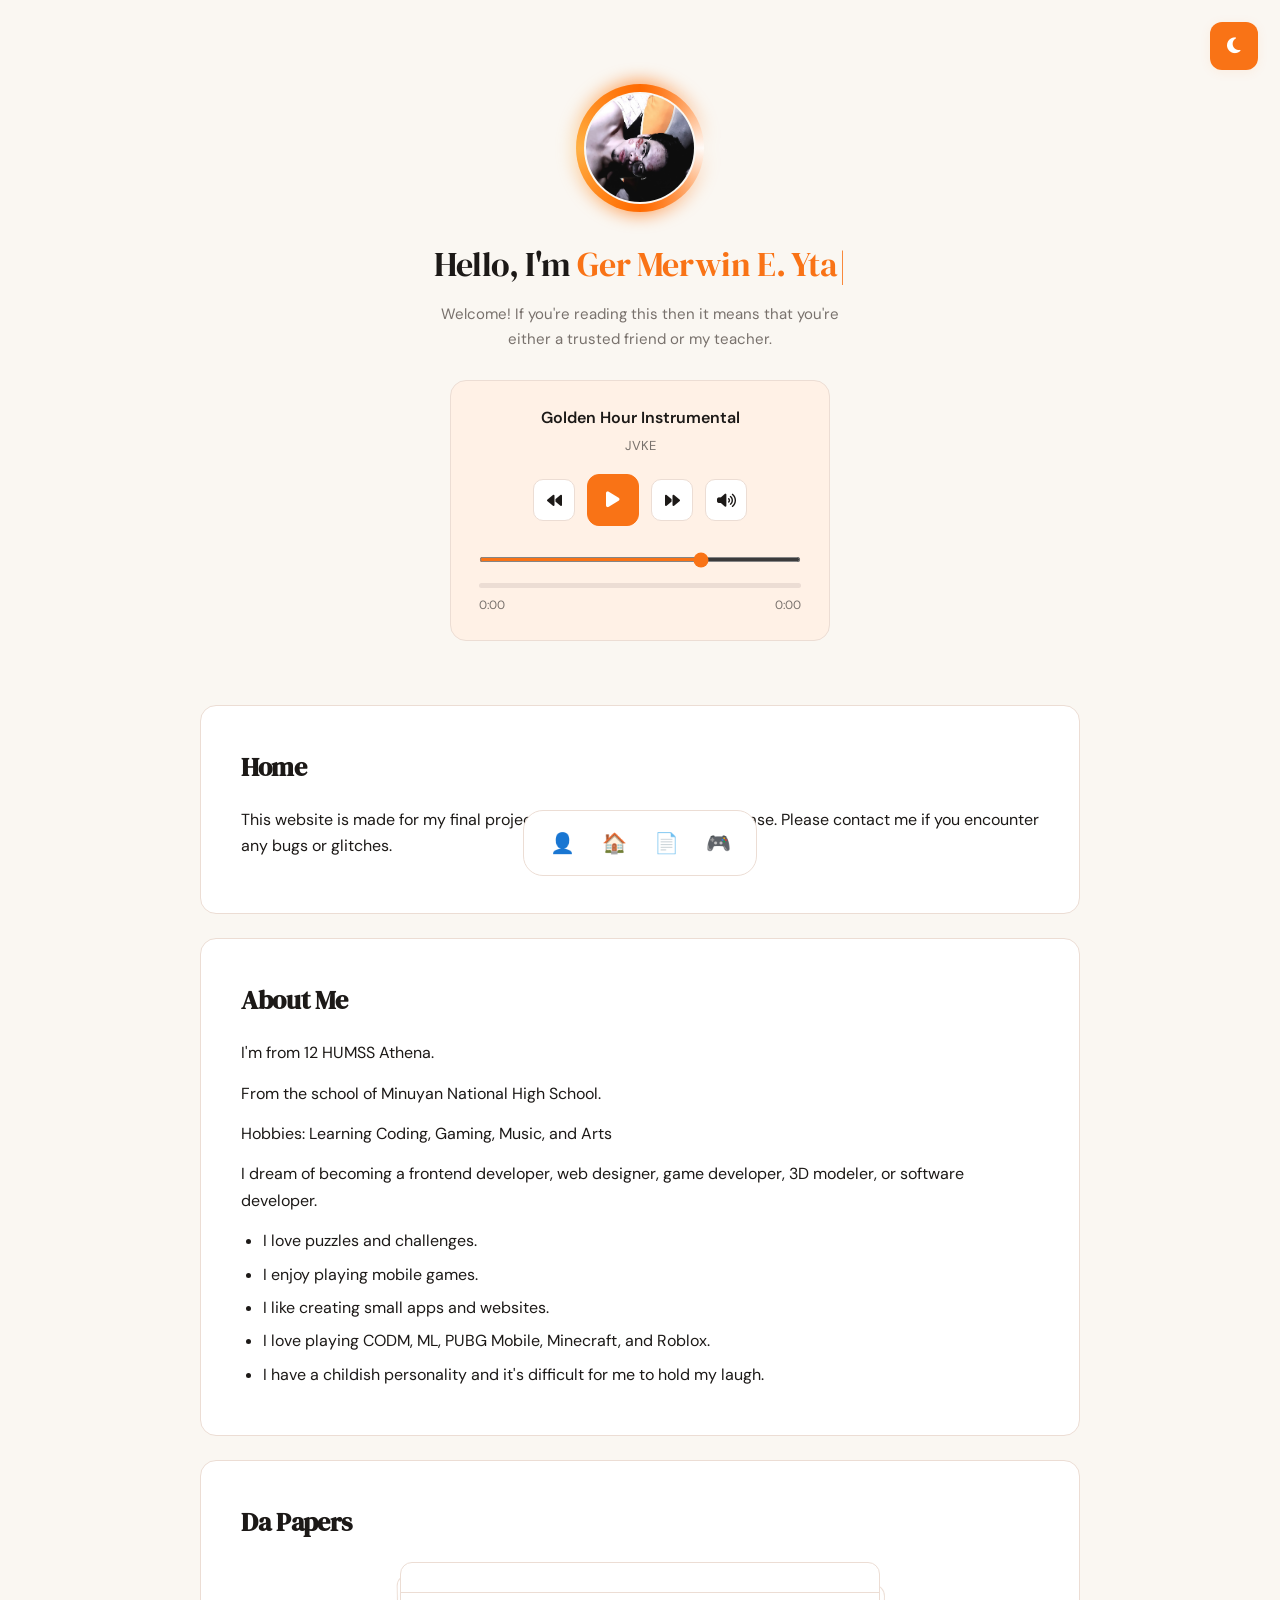
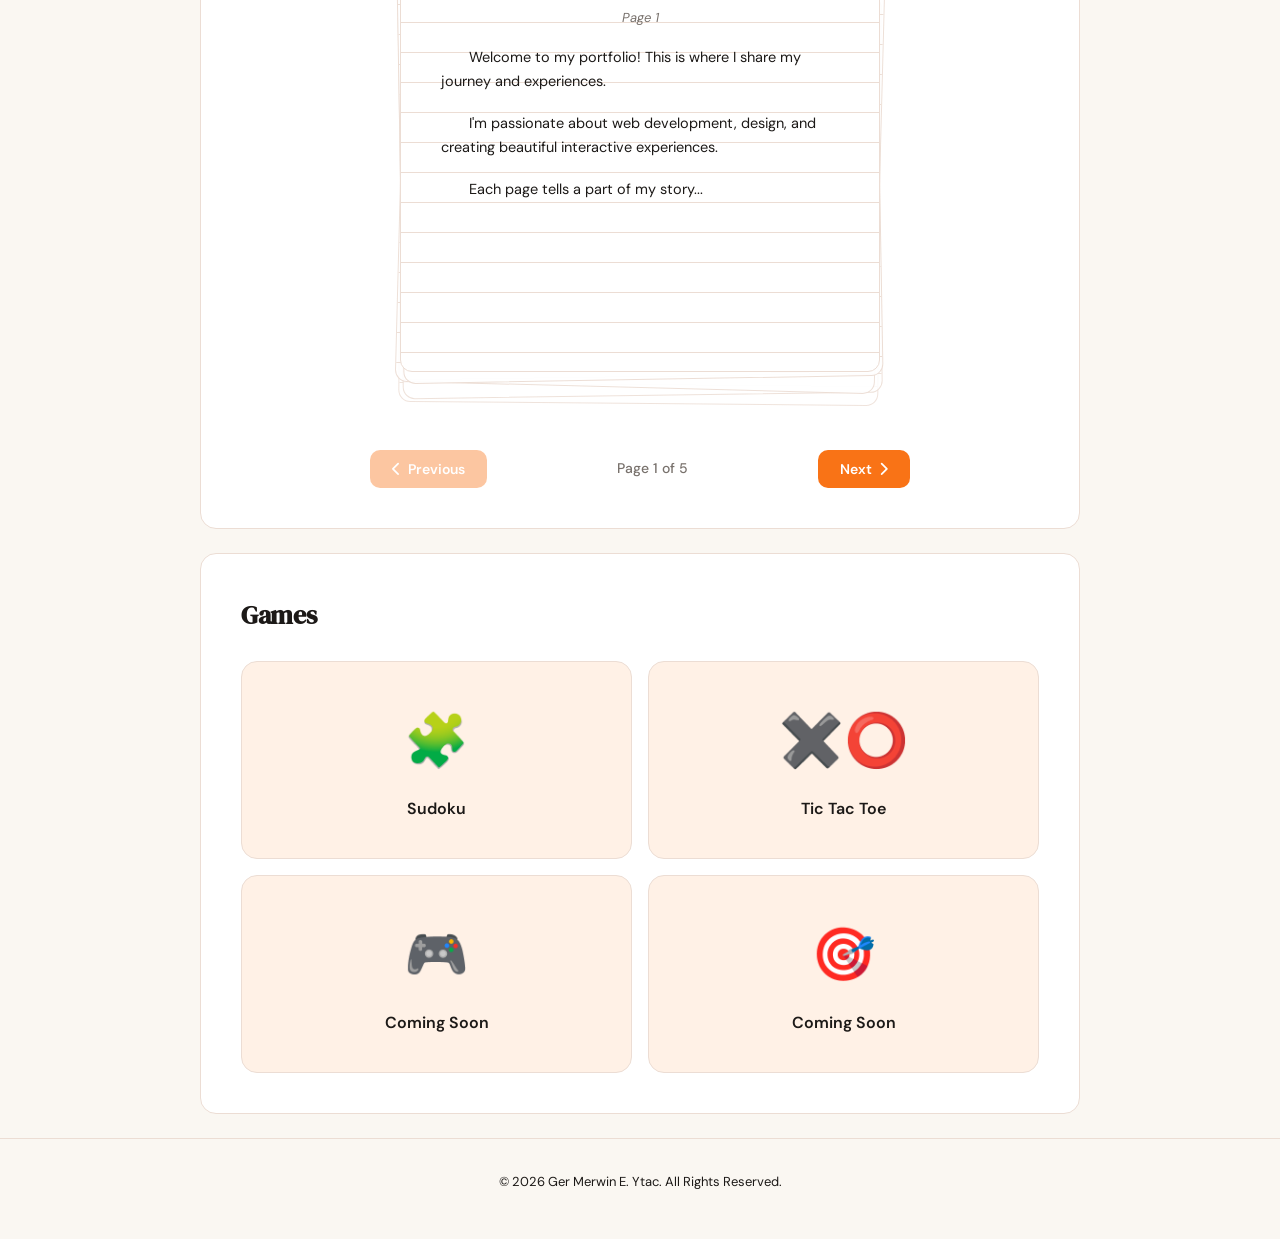
==== commit 46b68eec: "Rename index-4.html to index.html" ====
--- a/index.html
+++ b/index.html
@@ -3,7 +3,7 @@
 <head>
   <meta charset="UTF-8">
   <meta name="viewport" content="width=device-width, initial-scale=1.0">
-  <title>Portfolio & Games</title>
+  <title>My website</title>
   <link rel="stylesheet" href="style.css">
   <link rel="stylesheet" href="https://cdnjs.cloudflare.com/ajax/libs/font-awesome/6.5.1/css/all.min.css"
     integrity="sha512-DTOQO9RWCH3ppGqcWaEA1BIZOC6xxalwEsw9c2QQeAIftl+Vegovlnee1c9QX4TctnWMn13TZye+giMm8e2LwA=="
@@ -11,67 +11,18 @@
 </head>
 <body>
 
-<!-- Intro screen that plays when the page loads -->
-<div id="intro-overlay">
-  <div class="intro-content">
-    <h1 class="intro-line line-1">Welcome</h1>
-    <h1 class="intro-line line-2">To My</h1>
-    <h1 class="intro-line line-3">Website</h1>
-  </div>
+<button class="theme-toggle" aria-label="Toggle dark mode">
+  <i class="fas fa-moon moon-icon"></i>
+  <i class="fas fa-sun sun-icon"></i>
+</button>
+
+<header id="header" class="glass-box profile-header">
+
+ <div class="profile-container">
+  <div class="neon-mask"></div>
+  <img id="profile-pic" src="profile.jpg" data-light="profile.jpg" data-dark="profile_dark.jpg" alt="Profile Picture" class="profile-pic">
 </div>
 
-<!-- Background video, muted so it doesn't annoy anyone lol -->
-<video autoplay muted loop id="Bg">
-  <source src="Blackhole.mp4" type="video/mp4">
-</video>
-
-<!-- Falling emojis container, added by JS -->
-<div id="emojiContainer"></div>
-
-<!-- Header / Profile section -->
-<header id="header" class="glass-box profile-header">
-
-  <div class="profile-container">
-    <img src="profile.jpg" alt="Profile Picture" class="profile-pic">
-
-    <!-- Audio visualizer bars around the profile picture (32 bars total) -->
-    <div class="audio-visualizer" id="visualizer">
-      <div class="bar"></div>
-      <div class="bar"></div>
-      <div class="bar"></div>
-      <div class="bar"></div>
-      <div class="bar"></div>
-      <div class="bar"></div>
-      <div class="bar"></div>
-      <div class="bar"></div>
-      <div class="bar"></div>
-      <div class="bar"></div>
-      <div class="bar"></div>
-      <div class="bar"></div>
-      <div class="bar"></div>
-      <div class="bar"></div>
-      <div class="bar"></div>
-      <div class="bar"></div>
-      <div class="bar"></div>
-      <div class="bar"></div>
-      <div class="bar"></div>
-      <div class="bar"></div>
-      <div class="bar"></div>
-      <div class="bar"></div>
-      <div class="bar"></div>
-      <div class="bar"></div>
-      <div class="bar"></div>
-      <div class="bar"></div>
-      <div class="bar"></div>
-      <div class="bar"></div>
-      <div class="bar"></div>
-      <div class="bar"></div>
-      <div class="bar"></div>
-      <div class="bar"></div>
-    </div>
-  </div>
-
-  <!-- Typing animation text -->
   <div class="intro-text">
     <h1>
       Hello, I'm <span class="typing-text"></span><span class="typing-cursor">|</span>
@@ -79,7 +30,6 @@
     <p>Welcome! If you're reading this then it means that you're either a trusted friend or my teacher.</p>
   </div>
 
-  <!-- Music player widget -->
   <div class="music-player">
     <div class="track-info">
       <div class="track-name" id="trackName">Song Title 1</div>
@@ -115,44 +65,15 @@
     </div>
   </div>
 
-  <!-- Social links -->
-  <div class="social-icons">
-    <a href="https://www.facebook.com/share/1ASBxqBsdu/" target="_blank" rel="noopener noreferrer"
-      class="social-btn" data-label="Facebook">
-      <i class="fab fa-facebook-f"></i>
-      <span class="social-label">Facebook</span>
-    </a>
-
-    <a href="https://www.instagram.com/im_r3g?igsh=eWttamtkbzYyeXlx" target="_blank" rel="noopener noreferrer"
-      class="social-btn" data-label="Instagram">
-      <i class="fab fa-instagram"></i>
-      <span class="social-label">Instagram</span>
-    </a>
-
-    <a href="https://www.tiktok.com/@r3g_is_here?_r=1&_t=ZS-93smXPazU4i" target="_blank" rel="noopener noreferrer"
-      class="social-btn" data-label="TikTok">
-      <i class="fab fa-tiktok"></i>
-      <span class="social-label">TikTok</span>
-    </a>
-
-    <a href="/cdn-cgi/l/email-protection#eba8998a8d9f8e99dbd8929fab8c868a8287c5888486"
-      class="social-btn" data-label="Email">
-      <i class="fas fa-envelope"></i>
-      <span class="social-label">Email</span>
-    </a>
-  </div>
-
   <audio id="audioPlayer"></audio>
 
 </header>
 
-<!-- Home section -->
 <section id="home" class="glass-box">
   <h2>Home</h2>
   <p>This website is made for my final project and is currently in a beta phase. Please contact me if you encounter any bugs or glitches.</p>
 </section>
 
-<!-- About me section -->
 <section id="about" class="glass-box">
   <h2>About Me</h2>
   <p>I'm from 12 HUMSS Athena.</p>
@@ -168,13 +89,11 @@
   </ul>
 </section>
 
-<!-- My Story section with flippable document pages -->
 <section id="facts" class="glass-box">
-  <h2>My Story</h2>
+  <h2>Da Papers</h2>
 
   <div class="document-stack">
 
-    <!-- Page 1 -->
     <div class="document-page" data-page="1">
       <div class="page-number">Page 1</div>
       <div class="page-content">
@@ -184,7 +103,6 @@
       </div>
     </div>
 
-    <!-- Page 2 -->
     <div class="document-page" data-page="2">
       <div class="page-number">Page 2</div>
       <div class="page-content">
@@ -194,7 +112,6 @@
       </div>
     </div>
 
-    <!-- Page 3 - keeping it real lol -->
     <div class="document-page" data-page="3">
       <div class="page-number">Page 3</div>
       <div class="page-content">
@@ -204,7 +121,6 @@
       </div>
     </div>
 
-    <!-- Page 4 -->
     <div class="document-page" data-page="4">
       <div class="page-number">Page 4</div>
       <div class="page-content">
@@ -215,74 +131,57 @@
       </div>
     </div>
 
-    <!-- Page 5 -->
     <div class="document-page" data-page="5">
       <div class="page-number">Page 5</div>
       <div class="page-content">
         <p>It's already 1am and i can't sleep</p>
-        <p>After my break-up I became obsessed with self-improvement and being a better person.</p>
-        <p>I have social anxiety. </p>
+        <p>After my break-up I became obsessed with self-improvement and being a person.</p>
+        <p>I have social anxiety.</p>
       </div>
     </div>
 
   </div>
 
-  <!-- Previous / Next buttons for the document paper thingy -->
   <div class="document-controls">
     <button id="prevDocBtn" class="nav-btn" disabled>
       <i class="fas fa-chevron-left"></i> Previous
     </button>
-
     <div class="page-indicator">
       Page <span id="currentDocPage">1</span> of <span id="totalDocPages">5</span>
     </div>
-
     <button id="nextDocBtn" class="nav-btn">
       Next <i class="fas fa-chevron-right"></i>
     </button>
   </div>
 </section>
 
-<!-- Game Lobby section -->
-<section id="lobby" class="glass-box">
-  <h2>Game Lobby</h2>
-
-  <!-- Difficulty selector -->
-  <div class="difficulty-container">
-    <label class="difficulty-option">
-      <input type="radio" name="difficulty" id="difficulty" value="easy" checked>
-      <span>Easy</span>
-    </label>
-    <label class="difficulty-option">
-      <input type="radio" name="difficulty" value="medium">
-      <span>Medium</span>
-    </label>
-    <label class="difficulty-option">
-      <input type="radio" name="difficulty" value="hard">
-      <span>Hard</span>
-    </label>
+<section id="games" class="glass-box">
+  <h2>Games</h2>
+  <div class="parent">
+    <div class="div1 game-card" onclick="window.location.href='sudoku.html'">
+      <div class="game-icon">🧩</div>
+      <div class="game-title">Sudoku</div>
+    </div>
+    <div class="div2 game-card" onclick="window.location.href='tictactoe.html'">
+      <div class="game-icon">✖️⭕</div>
+      <div class="game-title">Tic Tac Toe</div>
+    </div>
+    <div class="div3 game-card" onclick="window.location.href='game3.html'">
+      <div class="game-icon">🎮</div>
+      <div class="game-title">Coming Soon</div>
+    </div>
+    <div class="div4 game-card" onclick="window.location.href='game4.html'">
+      <div class="game-icon">🎯</div>
+      <div class="game-title">Coming Soon</div>
+    </div>
   </div>
-
-  <!-- Sudoku timer -->
-  <div id="sudokuTimerDisplay" style="text-align:center; margin-top:10px;">
-    Time: <span id="sudokuCurrentTime">0</span>s | Best: <span id="bestTime">--</span>s
-  </div>
-
-  <div class="game-buttons">
-    <button onclick="startSudoku()">🧩 Sudoku</button>
-    <button onclick="startTicTacToe()">✖️⭕ Tic Tac Toe</button>
-  </div>
-
-  <div id="gameArea"></div>
-  <div id="sudokuNumbers" class="sudoku-numbers"></div>
 </section>
 
-<!-- nav bar -->
 <nav id="navbar">
   <button onclick="scrollToSection('header')">👤</button>
   <button onclick="scrollToSection('home')">🏠</button>
   <button onclick="scrollToSection('about')">📄</button>
-  <button onclick="scrollToSection('lobby')">🎮</button>
+  <button onclick="scrollToSection('games')">🎮</button>
 </nav>
 
 <footer>
--- a/style.css
+++ b/style.css
@@ -1,531 +1,303 @@
-/* font ancient */
-@import url('https://fonts.googleapis.com/css2?family=Cinzel:wght@400;700;900&family=IM+Fell+English+SC&family=Sorts+Mill+Goudy:ital@0;1&display=swap');
-
-
-/* ---- Intro Overlay ---- */
-
-#intro-overlay {
+@import url('https://fonts.googleapis.com/css2?family=DM+Sans:ital,wght@0,300;0,400;0,500;0,600;0,700;1,400&family=DM+Serif+Display:ital@0;1&display=swap');
+
+:root {
+  --bg-primary:    #faf7f2;
+  --bg-secondary:  #ffffff;
+  --text-primary:  #1c1917;
+  --text-secondary:#78716c;
+  --accent:        #f97316;
+  --accent-hover:  #ea580c;
+  --accent-soft:   #fff1e6;
+  --border:        #ecddd4;
+  --shadow:        rgba(249,115,22,0.08);
+  --card-bg:       #ffffff;
+  --radius:        16px;
+}
+
+[data-theme="dark"] {
+  --bg-primary:    #060a06;
+  --bg-secondary:  #0c160c;
+  --text-primary:  #f0fdf4;
+  --text-secondary:#86efac;
+  --accent:        #16a34a;
+  --accent-hover:  #15803d;
+  --accent-soft:   #052e16;
+  --border:        #14401a;
+  --shadow:        rgba(22,163,74,0.12);
+  --card-bg:       #0c160c;
+}
+
+*, *::before, *::after { margin: 0; padding: 0; box-sizing: border-box; }
+
+body {
+  font-family: 'DM Sans', sans-serif;
+  background: var(--bg-primary);
+  color: var(--text-primary);
+  line-height: 1.65;
+  transition: background-color 0.3s ease, color 0.3s ease;
+  overflow-x: hidden;
+  min-height: 100vh;
+}
+
+#Bg { display: none; }
+
+#intro-overlay { display: none !important; }
+
+.audio-visualizer { display: none !important; }
+
+.theme-toggle {
   position: fixed;
-  top: 0;
-  left: 0;
-  width: 100vw;
-  height: 100vh;
-  background: linear-gradient(135deg, #1a1410 0%, #0d0a08 50%, #1a1410 100%);
+  top: 22px;
+  right: 22px;
+  z-index: 10000;
+  width: 48px;
+  height: 48px;
+  border-radius: 12px;
+  background: var(--accent);
+  border: none;
+  color: white;
+  font-size: 18px;
+  cursor: pointer;
+  transition: background 0.25s ease, transform 0.15s ease;
   display: flex;
   align-items: center;
   justify-content: center;
-  z-index: 99999;
-  animation: fadeOut 1.2s ease 5s forwards;
-}
-
-.intro-content {
+  box-shadow: 0 2px 12px var(--shadow);
+}
+
+.theme-toggle:hover { background: var(--accent-hover); transform: scale(1.06); }
+.theme-toggle:active { transform: scale(0.95); }
+.theme-toggle .sun-icon  { display: none; }
+.theme-toggle .moon-icon { display: block; }
+[data-theme="dark"] .theme-toggle .sun-icon  { display: block; }
+[data-theme="dark"] .theme-toggle .moon-icon { display: none; }
+
+.glass-box {
+  background: var(--card-bg);
+  border: 1.5px solid var(--border);
+  border-radius: var(--radius);
+  padding: 40px;
+  margin: 24px auto;
+  max-width: 880px;
+  transition: border-color 0.2s ease;
+}
+
+.glass-box:hover { border-color: var(--accent); }
+
+h2 {
+  font-family: 'DM Serif Display', serif;
+  font-size: 26px;
+  color: var(--text-primary);
+  margin-bottom: 18px;
+  letter-spacing: -0.3px;
+}
+
+p { color: var(--text-primary); margin-bottom: 14px; }
+ul { padding-left: 22px; }
+li { color: var(--text-primary); margin-bottom: 7px; }
+
+.profile-header {
+  background: transparent !important;
+  border: none !important;
+  box-shadow: none !important;
   text-align: center;
-  animation: textFadeOut 0.8s ease 4.2s forwards;
-}
-
-/* Base style for all three intro lines */
-.intro-line {
-  margin: 30px 0;
-  opacity: 0;
-  color: #e8d5b7;
-  text-shadow:
-    0 1px 0 rgba(0, 0, 0, 0.5),
-    0 2px 3px rgba(0, 0, 0, 0.8),
-    0 0 15px rgba(232, 213, 183, 0.2);
-  filter: contrast(1.15) brightness(0.92);
-}
-
-/* "Welcome" — old manuscript font */
-.line-1 {
-  font-family: 'IM Fell English SC', serif;
-  font-size: 85px;
-  font-weight: 400;
-  letter-spacing: 12px;
-  text-transform: uppercase;
-  animation: inkWrite 1.5s cubic-bezier(0.4, 0, 0.2, 1) 0.3s forwards;
-}
-
-/* "To My" — italic serif */
-.line-2 {
-  font-family: 'Sorts Mill Goudy', serif;
-  font-size: 65px;
-  font-weight: 400;
-  font-style: italic;
-  letter-spacing: 8px;
-  text-transform: capitalize;
-  animation: inkWrite 1.5s cubic-bezier(0.4, 0, 0.2, 1) 1.5s forwards;
-}
-
-/* "Website" — bold Cinzel with a decorative underline */
-.line-3 {
-  font-family: 'Cinzel', serif;
-  font-size: 75px;
-  font-weight: 700;
-  letter-spacing: 14px;
-  text-transform: uppercase;
-  animation: inkWrite 1.5s cubic-bezier(0.4, 0, 0.2, 1) 2.7s forwards;
+  padding-top: 64px;
+}
+
+.profile-header:hover { border-color: transparent !important; }
+
+.profile-container {
   position: relative;
-}
-
-.line-3::after {
+  width: 120px;
+  height: 120px;
+  margin: 0 auto 28px;
+  display: flex;
+  align-items: center;
+  justify-content: center;
+}
+
+.profile-container::before,
+.profile-container::after {
   content: '';
   position: absolute;
-  bottom: -15px;
-  left: 50%;
-  transform: translateX(-50%);
-  width: 0%;
-  height: 2px;
-  background: linear-gradient(90deg,
-    transparent,
-    rgba(232, 213, 183, 0.4),
-    rgba(232, 213, 183, 0.8),
-    rgba(232, 213, 183, 0.4),
-    transparent);
-  box-shadow: 0 1px 3px rgba(0, 0, 0, 0.6);
-  animation: inkLineWrite 1s ease 3.8s forwards;
-}
-
-@keyframes inkWrite {
-  0%   { opacity: 0; transform: translateY(20px) scale(0.95); filter: blur(4px) contrast(1.15) brightness(0.92); letter-spacing: 20px; }
-  50%  { opacity: 0.7; filter: blur(1px) contrast(1.15) brightness(0.92); }
-  100% { opacity: 1; transform: translateY(0) scale(1); filter: blur(0px) contrast(1.15) brightness(0.92); }
-}
-
-@keyframes inkLineWrite {
-  0%   { width: 0%; opacity: 0; }
-  20%  { opacity: 0.6; }
-  100% { width: 75%; opacity: 0.8; }
-}
-
-@keyframes textFadeOut {
-  0%   { opacity: 1; filter: blur(0px); }
-  100% { opacity: 0; filter: blur(8px); }
-}
-
-@keyframes fadeOut {
-  0%   { opacity: 1; }
-  100% { opacity: 0; pointer-events: none; }
-}
-
-/* Main content starts hidden and blurs in after the intro finishes */
-#Bg,
-.glass-box,
-#navbar,
-#emojiContainer {
-  opacity: 0;
-  filter: blur(10px);
-  animation: blurIn 1.5s ease 5s forwards;
-}
-
-@keyframes blurIn {
-  0%   { opacity: 0; filter: blur(10px); }
-  100% { opacity: 1; filter: blur(0px); }
-}
-
-@media (max-width: 768px) {
-  .line-1 { font-size: 52px; letter-spacing: 8px; }
-  .line-2 { font-size: 42px; letter-spacing: 6px; }
-  .line-3 { font-size: 48px; letter-spacing: 10px; }
-}
-
-
-/* ---- Reset & Base Styles ---- */
-
-* {
-  box-sizing: border-box;
-  -webkit-tap-highlight-color: transparent;
-  -webkit-touch-callout: none;
-  user-select: none;
-}
-
-/* Re-enable text selection for readable content */
-p, li, h1, h2, h3, h4, h5, h6, span {
-  user-select: text;
-  -webkit-user-select: text;
-}
-
-html {
-  overflow-x: hidden;
-  width: 100%;
-  height: 100%;
-}
-
-body {
-  margin: 0;
-  padding: 0 0 100px 0;
-  font-family: Arial, sans-serif;
-  color: white;
-  background: #0a0a0a;
-  scroll-behavior: smooth;
-  overflow-x: hidden;
-  width: 100%;
-  min-height: 100vh;
-  position: relative;
-}
-
-/* Remove focus outlines and tap highlights for interactive elements */
-button:focus, a:focus, input:focus, select:focus { outline: none; }
-
-button, a, img,
-.stacked-photo, .social-btn, .game-buttons button,
-.ttt-btn, .sudoku-cell, #navbar button {
-  -webkit-tap-highlight-color: transparent;
-  outline: none;
-}
-
-button:active, a:active {
-  opacity: 0.7;
-  transform: scale(0.98);
-}
-
-
-/* ---- Background Video ---- */
-
-#Bg {
-  position: fixed;
-  top: 0;
-  left: 0;
-  width: 100vw;
-  height: 100vh;
-  object-fit: cover;
-  z-index: -2;
-}
-
-
-/* ---- Glass Boxes ---- */
-
-.glass-box {
-  background: rgba(255, 255, 255, 0.1);
-  border-radius: 20px;
-  border: 1px solid rgba(255, 255, 255, 0.3);
-  box-shadow: 0 8px 32px rgba(0, 0, 0, 0.2);
-  backdrop-filter: blur(10px);
-  -webkit-backdrop-filter: blur(10px);
-  padding: 20px;
-  margin: 25px auto;
-  max-width: 800px;
-  color: white;
-  /* Hidden by default, slides in on scroll */
-  opacity: 0;
-  transform: translateX(-100px);
-  transition: transform 0.8s ease, opacity 0.8s ease;
-}
-
-.glass-box.show {
-  opacity: 1;
-  transform: translateX(0);
-}
-
-
-/* ---- Profile Header ---- */
-
-.profile-header {
-  display: flex;
-  align-items: center;
-  justify-content: space-between;
-  gap: 20px;
-  flex-wrap: wrap;
-  border-radius: 20px;
-  padding: 20px;
-  max-width: 800px;
-  margin: 25px auto;
-  background: rgba(255, 255, 255, 0.05);
-  position: relative;
-}
-
-.profile-container {
-  position: relative;
-  width: 100px;
-  height: 100px;
-  display: flex;
-  align-items: center;
-  justify-content: center;
-}
-
-/* Profile picture drops in from the top with a bounce */
+  inset: -4px;
+  border-radius: 50%;
+  animation: neon-spin 3s linear infinite;
+}
+
+.profile-container::before {
+  background: conic-gradient(
+    #ff6a00 0deg, #ffffff 90deg,
+    #ff6a00 180deg, #ffb347 270deg, #ff6a00 360deg
+  );
+}
+
+[data-theme="dark"] .profile-container::before {
+  background: conic-gradient(
+    #16a34a 0deg, #000000 90deg,
+    #22c55e 180deg, #000000 270deg, #16a34a 360deg
+  );
+}
+
+.profile-container::after {
+  inset: -8px;
+  background: conic-gradient(
+    rgba(255,106,0,0.6) 0deg, rgba(255,255,255,0) 90deg,
+    rgba(255,106,0,0.6) 180deg, rgba(255,179,71,0.3) 270deg,
+    rgba(255,106,0,0.6) 360deg
+  );
+  filter: blur(8px);
+  z-index: 0;
+}
+
+[data-theme="dark"] .profile-container::after {
+  background: conic-gradient(
+    rgba(22,163,74,0.8) 0deg, rgba(0,0,0,0) 90deg,
+    rgba(34,197,94,0.8) 180deg, rgba(0,0,0,0) 270deg,
+    rgba(22,163,74,0.8) 360deg
+  );
+}
+
+@keyframes neon-spin {
+  from { transform: rotate(0deg); }
+  to   { transform: rotate(360deg); }
+}
+
+.profile-container .neon-mask {
+  position: absolute;
+  inset: 4px;
+  border-radius: 50%;
+  background: var(--bg-primary);
+  z-index: 1;
+}
+
 .profile-pic {
-  width: 100px;
-  height: 100px;
+  width: 108px;
+  height: 108px;
   border-radius: 50%;
   object-fit: cover;
-  border: 2px solid #fff;
-  opacity: 0;
-  transform: translateY(-800px) scale(0.8);
-  animation: profileDrop 1.4s cubic-bezier(.17, .67, .3, 1.33) forwards;
+  border: none;
+  display: block;
   position: relative;
   z-index: 2;
 }
 
-@keyframes profileDrop {
-  0%   { opacity: 0; transform: translateY(-800px) scale(0.8); }
-  60%  { opacity: 1; transform: translateY(30px) scale(1.05); }
-  75%  { transform: translateY(-15px) scale(0.98); }
-  90%  { transform: translateY(8px) scale(1.02); }
-  100% { opacity: 1; transform: translateY(0) scale(1); }
-}
-
-/* Circular visualizer that wraps around the profile pic */
-.audio-visualizer {
-  position: absolute;
-  top: -29.5%;
-  left: -2.66%;
-  width: 100px;
-  height: 100px;
-  opacity: 0;
-  animation: none;
-  transition: opacity 0.3s ease;
-  pointer-events: none;
-  z-index: 1;
-}
-
-.audio-visualizer.active {
-  opacity: 1;
-}
-
-/* Each bar sits at the center and rotates outward */
-.audio-visualizer .bar {
-  position: absolute;
-  width: 8px;
-  height: 50px;
-  background: linear-gradient(180deg, #ffffff 80%, #e0e0e0, #f5f5f5 50%);
-  border-radius: 2px;
-  bottom: 50%;
-  left: 50%;
-  margin-left: -1.5px;
-  margin-bottom: -30px;
-  transform-origin: 50% 100%;
-  will-change: transform;
-}
-
-/* 32 bars evenly spaced around 360 degrees (360 / 32 = 11.25 degrees each) */
-.audio-visualizer .bar:nth-child(1)  { transform: rotate(0deg); }
-.audio-visualizer .bar:nth-child(2)  { transform: rotate(11.25deg); }
-.audio-visualizer .bar:nth-child(3)  { transform: rotate(22.5deg); }
-.audio-visualizer .bar:nth-child(4)  { transform: rotate(33.75deg); }
-.audio-visualizer .bar:nth-child(5)  { transform: rotate(45deg); }
-.audio-visualizer .bar:nth-child(6)  { transform: rotate(56.25deg); }
-.audio-visualizer .bar:nth-child(7)  { transform: rotate(67.5deg); }
-.audio-visualizer .bar:nth-child(8)  { transform: rotate(78.75deg); }
-.audio-visualizer .bar:nth-child(9)  { transform: rotate(90deg); }
-.audio-visualizer .bar:nth-child(10) { transform: rotate(101.25deg); }
-.audio-visualizer .bar:nth-child(11) { transform: rotate(112.5deg); }
-.audio-visualizer .bar:nth-child(12) { transform: rotate(123.75deg); }
-.audio-visualizer .bar:nth-child(13) { transform: rotate(135deg); }
-.audio-visualizer .bar:nth-child(14) { transform: rotate(146.25deg); }
-.audio-visualizer .bar:nth-child(15) { transform: rotate(157.5deg); }
-.audio-visualizer .bar:nth-child(16) { transform: rotate(168.75deg); }
-.audio-visualizer .bar:nth-child(17) { transform: rotate(180deg); }
-.audio-visualizer .bar:nth-child(18) { transform: rotate(191.25deg); }
-.audio-visualizer .bar:nth-child(19) { transform: rotate(202.5deg); }
-.audio-visualizer .bar:nth-child(20) { transform: rotate(213.75deg); }
-.audio-visualizer .bar:nth-child(21) { transform: rotate(225deg); }
-.audio-visualizer .bar:nth-child(22) { transform: rotate(236.25deg); }
-.audio-visualizer .bar:nth-child(23) { transform: rotate(247.5deg); }
-.audio-visualizer .bar:nth-child(24) { transform: rotate(258.75deg); }
-.audio-visualizer .bar:nth-child(25) { transform: rotate(270deg); }
-.audio-visualizer .bar:nth-child(26) { transform: rotate(281.25deg); }
-.audio-visualizer .bar:nth-child(27) { transform: rotate(292.5deg); }
-.audio-visualizer .bar:nth-child(28) { transform: rotate(303.75deg); }
-.audio-visualizer .bar:nth-child(29) { transform: rotate(315deg); }
-.audio-visualizer .bar:nth-child(30) { transform: rotate(326.25deg); }
-.audio-visualizer .bar:nth-child(31) { transform: rotate(337.5deg); }
-.audio-visualizer .bar:nth-child(32) { transform: rotate(348.75deg); }
-
-/* Each bar pulses at a slightly different speed for a realistic look */
-.audio-visualizer.active .bar:nth-child(1)  { animation: pulse1 0.80s ease-in-out infinite; }
-.audio-visualizer.active .bar:nth-child(2)  { animation: pulse2 0.90s ease-in-out infinite; }
-.audio-visualizer.active .bar:nth-child(3)  { animation: pulse3 0.70s ease-in-out infinite; }
-.audio-visualizer.active .bar:nth-child(4)  { animation: pulse4 1.00s ease-in-out infinite; }
-.audio-visualizer.active .bar:nth-child(5)  { animation: pulse1 0.85s ease-in-out infinite; }
-.audio-visualizer.active .bar:nth-child(6)  { animation: pulse2 0.75s ease-in-out infinite; }
-.audio-visualizer.active .bar:nth-child(7)  { animation: pulse3 0.95s ease-in-out infinite; }
-.audio-visualizer.active .bar:nth-child(8)  { animation: pulse4 0.80s ease-in-out infinite; }
-.audio-visualizer.active .bar:nth-child(9)  { animation: pulse1 0.90s ease-in-out infinite; }
-.audio-visualizer.active .bar:nth-child(10) { animation: pulse2 0.85s ease-in-out infinite; }
-.audio-visualizer.active .bar:nth-child(11) { animation: pulse3 0.80s ease-in-out infinite; }
-.audio-visualizer.active .bar:nth-child(12) { animation: pulse4 0.95s ease-in-out infinite; }
-.audio-visualizer.active .bar:nth-child(13) { animation: pulse1 0.70s ease-in-out infinite; }
-.audio-visualizer.active .bar:nth-child(14) { animation: pulse2 1.00s ease-in-out infinite; }
-.audio-visualizer.active .bar:nth-child(15) { animation: pulse3 0.85s ease-in-out infinite; }
-.audio-visualizer.active .bar:nth-child(16) { animation: pulse4 0.90s ease-in-out infinite; }
-.audio-visualizer.active .bar:nth-child(17) { animation: pulse1 0.95s ease-in-out infinite; }
-.audio-visualizer.active .bar:nth-child(18) { animation: pulse2 0.80s ease-in-out infinite; }
-.audio-visualizer.active .bar:nth-child(19) { animation: pulse3 0.90s ease-in-out infinite; }
-.audio-visualizer.active .bar:nth-child(20) { animation: pulse4 0.75s ease-in-out infinite; }
-.audio-visualizer.active .bar:nth-child(21) { animation: pulse1 0.85s ease-in-out infinite; }
-.audio-visualizer.active .bar:nth-child(22) { animation: pulse2 0.95s ease-in-out infinite; }
-.audio-visualizer.active .bar:nth-child(23) { animation: pulse3 1.00s ease-in-out infinite; }
-.audio-visualizer.active .bar:nth-child(24) { animation: pulse4 0.85s ease-in-out infinite; }
-.audio-visualizer.active .bar:nth-child(25) { animation: pulse1 0.90s ease-in-out infinite; }
-.audio-visualizer.active .bar:nth-child(26) { animation: pulse2 0.80s ease-in-out infinite; }
-.audio-visualizer.active .bar:nth-child(27) { animation: pulse3 0.85s ease-in-out infinite; }
-.audio-visualizer.active .bar:nth-child(28) { animation: pulse4 0.90s ease-in-out infinite; }
-.audio-visualizer.active .bar:nth-child(29) { animation: pulse1 0.75s ease-in-out infinite; }
-.audio-visualizer.active .bar:nth-child(30) { animation: pulse2 0.95s ease-in-out infinite; }
-.audio-visualizer.active .bar:nth-child(31) { animation: pulse3 0.80s ease-in-out infinite; }
-.audio-visualizer.active .bar:nth-child(32) { animation: pulse4 0.85s ease-in-out infinite; }
-
-/* Four pulse heights so bars don't all move the same way */
-@keyframes pulse1 { 0%, 100% { height: 50px; } 50% { height: 80px; } }
-@keyframes pulse2 { 0%, 100% { height: 50px; } 50% { height: 75px; } }
-@keyframes pulse3 { 0%, 100% { height: 50px; } 50% { height: 68px; } }
-@keyframes pulse4 { 0%, 100% { height: 50px; } 50% { height: 60px; } }
-
-
-/* ---- Typing Animation ---- */
-
-.typing-text {
-  display: inline-block;
-  min-width: 10px;
-  color: white;
-}
-
-/* Blinking cursor */
+.intro-text {
+  text-align: center;
+  margin: 20px 0 28px;
+}
+
+.intro-text h1 {
+  font-family: 'DM Serif Display', serif;
+  font-size: 34px;
+  font-weight: 400;
+  color: var(--text-primary);
+  margin-bottom: 10px;
+  letter-spacing: -0.4px;
+}
+
+.typing-text { color: var(--accent); }
+
 .typing-cursor {
-  display: inline-block;
-  color: rgba(255, 255, 255, 0.9);
-  animation: blink 0.7s infinite;
-  font-weight: 300;
-  margin-left: 2px;
+  animation: blink 1s infinite;
+  color: var(--accent);
 }
 
 @keyframes blink {
-  0%, 50% { opacity: 1; }
-  51%, 100% { opacity: 0; }
-}
-
-.intro-text h1 {
-  font-size: 32px;
-  margin: 10px 0;
-  line-height: 1.4;
-}
-
-
-/* ---- Music Player ---- */
+  0%, 49% { opacity: 1; }
+  50%, 100% { opacity: 0; }
+}
+
+.intro-text p {
+  color: var(--text-secondary);
+  font-size: 15px;
+  max-width: 420px;
+  margin: 0 auto;
+}
 
 .music-player {
-  display: flex;
-  flex-direction: column;
-  gap: 8px;
-  background: rgba(255, 255, 255, 0.08);
-  padding: 15px;
-  border-radius: 16px;
-  border: 1px solid rgba(255, 255, 255, 0.2);
-  min-width: 300px;
-  max-width: 350px;
-  backdrop-filter: blur(10px);
-}
-
-.track-info {
-  text-align: center;
-  margin-bottom: 5px;
-}
+  background: var(--accent-soft);
+  border: 1.5px solid var(--border);
+  border-radius: var(--radius);
+  padding: 24px 28px;
+  max-width: 380px;
+  margin: 20px auto 0;
+}
+
+.track-info { text-align: center; margin-bottom: 18px; }
 
 .track-name {
   font-size: 16px;
   font-weight: 600;
+  color: var(--text-primary);
+  margin-bottom: 4px;
+}
+
+.track-artist {
+  font-size: 13px;
+  color: var(--text-secondary);
+}
+
+.player-controls {
+  display: flex;
+  justify-content: center;
+  align-items: center;
+  gap: 12px;
+  margin-bottom: 18px;
+}
+
+.control-btn {
+  width: 42px;
+  height: 42px;
+  border-radius: 10px;
+  border: 1.5px solid var(--border);
+  background: var(--card-bg);
+  color: var(--text-primary);
+  font-size: 15px;
+  cursor: pointer;
+  transition: all 0.2s ease;
+  display: flex;
+  align-items: center;
+  justify-content: center;
+}
+
+.control-btn:hover { background: var(--accent); color: white; border-color: var(--accent); }
+
+.play-btn {
+  width: 52px;
+  height: 52px;
+  background: var(--accent);
   color: white;
-  white-space: nowrap;
-  overflow: hidden;
-  text-overflow: ellipsis;
-}
-
-.track-artist {
-  font-size: 12px;
-  color: rgba(255, 255, 255, 0.6);
-  white-space: nowrap;
-  overflow: hidden;
-  text-overflow: ellipsis;
-}
-
-.player-controls {
-  display: flex;
-  justify-content: center;
-  align-items: center;
-  gap: 15px;
-}
-
-.control-btn {
-  width: 40px;
-  height: 40px;
-  border-radius: 50%;
-  border: 2px solid rgba(255, 255, 255, 0.3);
-  background: rgba(255, 255, 255, 0.1);
-  color: white;
-  display: flex;
-  align-items: center;
-  justify-content: center;
-  cursor: pointer;
-  transition: all 0.3s ease;
-  font-size: 16px;
-}
-
-/* Play button is slightly bigger than the other controls */
-.play-btn {
-  width: 50px;
-  height: 50px;
-  font-size: 20px;
-  border: 2px solid rgba(255, 255, 255, 0.5);
-  background: rgba(255, 255, 255, 0.15);
-}
-
-.control-btn:hover {
-  background: rgba(255, 255, 255, 0.2);
-  border-color: rgba(255, 255, 255, 0.6);
-  transform: scale(1.1);
-}
-
-.control-btn:active { transform: scale(0.95); }
-
-.volume-control {
-  display: flex;
-  align-items: center;
-  gap: 10px;
-  padding: 0 10px;
-}
+  border-color: var(--accent);
+  font-size: 18px;
+  border-radius: 12px;
+}
+
+.play-btn:hover { background: var(--accent-hover); border-color: var(--accent-hover); }
+
+.volume-control { margin-bottom: 12px; }
 
 .volume-slider {
-  flex: 1;
-  height: 4px;
-  border-radius: 2px;
-  background: rgba(255, 255, 255, 0.2);
-  outline: none;
-  -webkit-appearance: none;
-}
-
-.volume-slider::-webkit-slider-thumb {
-  -webkit-appearance: none;
-  width: 14px;
-  height: 14px;
-  border-radius: 50%;
-  background: white;
-  cursor: pointer;
-  box-shadow: 0 0 8px rgba(255, 255, 255, 0.5);
-}
-
-.volume-slider::-moz-range-thumb {
-  width: 14px;
-  height: 14px;
-  border-radius: 50%;
-  background: white;
-  cursor: pointer;
-  border: none;
-  box-shadow: 0 0 8px rgba(255, 255, 255, 0.5);
+  width: 100%;
+  height: 5px;
+  border-radius: 3px;
+  accent-color: var(--accent);
+  cursor: pointer;
 }
 
 .progress-bar {
   width: 100%;
-  height: 4px;
-  background: rgba(255, 255, 255, 0.2);
-  border-radius: 2px;
+  height: 5px;
+  background: var(--border);
+  border-radius: 3px;
   overflow: hidden;
   cursor: pointer;
-  margin: 5px 0;
+  margin-bottom: 8px;
 }
 
 .progress {
   height: 100%;
-  background: linear-gradient(90deg, #00f2ea, #1877f2);
+  background: var(--accent);
   width: 0%;
   transition: width 0.1s linear;
 }
@@ -533,706 +305,595 @@
 .time-display {
   display: flex;
   justify-content: space-between;
-  font-size: 11px;
-  color: rgba(255, 255, 255, 0.6);
-  padding: 0 5px;
-}
-
-
-/* ---- Social Buttons ---- */
-
-.social-icons {
-  display: flex;
-  gap: 15px;
-  align-items: center;
-  flex-wrap: wrap;
-}
-
-.social-btn {
-  position: relative;
-  width: 52px;
-  height: 52px;
-  display: flex;
-  align-items: center;
-  justify-content: flex-start;
-  border-radius: 50%;
-  border: none;
-  background: rgba(255, 255, 255, 0.1);
-  backdrop-filter: blur(10px);
-  color: #fff;
-  font-size: 22px;
-  text-decoration: none;
-  overflow: visible;
-  box-shadow:
-    0 4px 15px rgba(0, 0, 0, 0.2),
-    0 1px 3px rgba(0, 0, 0, 0.1),
-    inset 0 1px 0 rgba(255, 255, 255, 0.1);
-  transition:
-    width 0.7s cubic-bezier(0.23, 1, 0.32, 1),
-    min-width 0.7s cubic-bezier(0.23, 1, 0.32, 1),
-    padding 0.7s cubic-bezier(0.23, 1, 0.32, 1),
-    border-radius 0.7s cubic-bezier(0.23, 1, 0.32, 1),
-    background 0.4s ease,
-    box-shadow 0.4s ease,
-    transform 0.4s cubic-bezier(0.23, 1, 0.32, 1);
-  padding: 0;
-}
-
-.social-btn i {
-  min-width: 52px;
-  height: 52px;
-  display: flex;
-  align-items: center;
-  justify-content: center;
-  transition: all 0.6s cubic-bezier(0.23, 1, 0.32, 1);
-  z-index: 2;
-}
-
-/* Label slides in when the button expands */
-.social-label {
-  position: absolute;
-  left: 60px;
-  white-space: nowrap;
-  font-size: 15px;
-  font-weight: 600;
-  opacity: 0;
-  transform: translateX(-15px) scale(0.85);
-  transition:
-    opacity 0.7s cubic-bezier(0.23, 1, 0.32, 1),
-    transform 0.7s cubic-bezier(0.23, 1, 0.32, 1);
-  pointer-events: none;
-  padding-right: 20px;
-  z-index: 1;
-  color: white;
-  text-shadow: 0 2px 8px rgba(0, 0, 0, 0.3);
-}
-
-.social-btn:hover {
-  width: auto;
-  min-width: 150px;
-  padding-right: 20px;
-  border-radius: 26px;
-  box-shadow:
-    0 8px 25px rgba(0, 0, 0, 0.3),
-    0 3px 8px rgba(0, 0, 0, 0.2),
-    inset 0 1px 0 rgba(255, 255, 255, 0.2);
-  transform: translateY(-2px) scale(1);
-  z-index: 10;
-}
-
-.social-btn:hover .social-label {
-  opacity: 1;
-  transform: translateX(0) scale(1);
-}
-
-.social-btn:hover i { transform: scale(1.08) rotate(3deg); }
-
-/* Shrink siblings slightly when one is hovered — feels more interactive */
-.social-icons:has(.social-btn:hover) .social-btn:not(:hover) { transform: scale(0.88); }
-.social-icons:has(.social-btn:hover) .social-btn:not(:hover) i { transform: scale(0.95); }
-
-.social-btn:active {
-  transform: translateY(0) scale(0.98);
-  transition: transform 0.1s ease;
-  box-shadow: 0 4px 12px rgba(0, 0, 0, 0.2), 0 1px 3px rgba(0, 0, 0, 0.1);
-}
-
-/* Brand colors per platform */
-.social-btn[data-label="Facebook"]:hover  { background: linear-gradient(135deg, #1877f2, #0d5dbf); box-shadow: 0 8px 25px rgba(24,119,242,0.4), 0 3px 8px rgba(0,0,0,0.2), inset 0 1px 0 rgba(255,255,255,0.2); }
-.social-btn[data-label="Instagram"]:hover { background: linear-gradient(135deg, #e4405f, #833ab4 50%, #5851db); box-shadow: 0 8px 25px rgba(228,64,95,0.4), 0 3px 8px rgba(0,0,0,0.2), inset 0 1px 0 rgba(255,255,255,0.2); }
-.social-btn[data-label="TikTok"]:hover    { background: linear-gradient(135deg, #000, #1a1a1a); border: 2px solid #00f2ea; box-shadow: 0 8px 25px rgba(0,242,234,0.3), 0 3px 8px rgba(0,0,0,0.2), inset 0 1px 0 rgba(0,242,234,0.2); }
-.social-btn[data-label="Email"]:hover     { background: linear-gradient(135deg, #ea4335, #c5221f); box-shadow: 0 8px 25px rgba(234,67,53,0.4), 0 3px 8px rgba(0,0,0,0.2), inset 0 1px 0 rgba(255,255,255,0.2); }
-
-/* Click ripple effect */
-.social-btn::before {
-  content: '';
-  position: absolute;
-  top: 50%; left: 50%;
-  width: 0; height: 0;
-  border-radius: 50%;
-  background: rgba(255, 255, 255, 0.3);
-  transform: translate(-50%, -50%);
-  transition: width 0.6s ease, height 0.6s ease, opacity 0.6s ease;
-  opacity: 0;
-}
-.social-btn:active::before { width: 100px; height: 100px; opacity: 1; transition: 0s; }
-
-@media (max-width: 768px) {
-  .social-btn { width: 48px; height: 48px; }
-  .social-btn i { min-width: 48px; height: 48px; font-size: 20px; }
-  .social-btn:hover { min-width: 140px; }
-}
-
-
-/* ---- My Story / Document Pages ---- */
-
-#facts { max-width: 700px; }
-
-#facts h2 {
-  margin: 0 0 30px 0;
-  text-align: center;
-  font-size: 32px;
-  letter-spacing: 2px;
+  font-size: 12px;
+  color: var(--text-secondary);
 }
 
 .document-stack {
   position: relative;
-  width: 100%;
-  max-width: 550px;
-  height: 350px;
-  margin: 0 auto;
+  max-width: 540px;
+  height: 460px;
+  margin: 0 auto 28px;
   perspective: 1000px;
-}
-
-/* Each page sits absolutely on top of each other */
+  overflow: hidden;
+}
+
 .document-page {
   position: absolute;
   top: 0;
   left: 50%;
   transform: translateX(-50%);
   width: 90%;
-  max-width: 500px;
-  background: #fffef9;
-  border-radius: 8px;
-  min-height: 350px;
-  padding: 50px 45px;
-  box-shadow: 0 4px 20px rgba(0,0,0,0.15), 0 2px 8px rgba(0,0,0,0.1);
+  max-width: 480px;
+  min-height: 410px;
+  background: var(--bg-secondary);
+  border-radius: 12px;
+  padding: 44px 40px;
+  border: 1.5px solid var(--border);
   opacity: 1;
   transition: all 0.6s cubic-bezier(0.34, 1.56, 0.64, 1);
-  /* Subtle horizontal lined paper effect */
   background-image: repeating-linear-gradient(
-    transparent, transparent 29px,
-    rgba(139, 69, 19, 0.05) 29px,
-    rgba(139, 69, 19, 0.05) 30px
+    transparent,
+    transparent 29px,
+    var(--border) 29px,
+    var(--border) 30px
   );
 }
 
-/* Stack offset */
-.document-page:nth-child(1) { z-index: 5; transform: translateX(-50%) translateY(0px) rotate(0deg); }
-.document-page:nth-child(2) { z-index: 4; transform: translateX(-50%) translateY(8px) rotate(-1deg);   opacity: 0.95; box-shadow: 0 3px 15px rgba(0,0,0,0.12), 0 1px 6px rgba(0,0,0,0.08); }
-.document-page:nth-child(3) { z-index: 3; transform: translateX(-50%) translateY(16px) rotate(1.5deg);  opacity: 0.9;  box-shadow: 0 2px 12px rgba(0,0,0,0.1),  0 1px 4px rgba(0,0,0,0.06); }
-.document-page:nth-child(4) { z-index: 2; transform: translateX(-50%) translateY(24px) rotate(-0.8deg); opacity: 0.85; box-shadow: 0 1px 10px rgba(0,0,0,0.08), 0 1px 3px rgba(0,0,0,0.04); }
-.document-page:nth-child(n+5) { z-index: 1; transform: translateX(-50%) translateY(32px) rotate(0.5deg); opacity: 0.8; box-shadow: 0 1px 8px rgba(0,0,0,0.06), 0 1px 2px rgba(0,0,0,0.03); }
+.document-page:nth-child(1) { z-index:5; transform:translateX(-50%) translateY(0px) rotate(0deg); }
+.document-page:nth-child(2) { z-index:4; transform:translateX(-50%) translateY(8px) rotate(-1deg); opacity:0.95; }
+.document-page:nth-child(3) { z-index:3; transform:translateX(-50%) translateY(16px) rotate(1.5deg); opacity:0.9; }
+.document-page:nth-child(4) { z-index:2; transform:translateX(-50%) translateY(24px) rotate(-0.8deg); opacity:0.85; }
+.document-page:nth-child(n+5) { z-index:1; transform:translateX(-50%) translateY(32px) rotate(0.5deg); opacity:0.8; }
+
+.page-number {
+  text-align: center;
+  font-style: italic;
+  color: var(--text-secondary);
+  font-size: 13px;
+  margin-bottom: 18px;
+}
+
+.page-content p {
+  margin-bottom: 18px;
+  text-indent: 28px;
+  color: var(--text-primary);
+  font-size: 14.5px;
+}
 
 .document-page.read { pointer-events: none; }
-
-/* toss animation */
-.document-page.toss-1 { animation: tossTopRight 0.9s cubic-bezier(0.25, 0.46, 0.45, 0.94) forwards; }
-.document-page.toss-2 { animation: tossTopLeft  0.9s cubic-bezier(0.25, 0.46, 0.45, 0.94) forwards; }
-.document-page.toss-3 { animation: tossRight    0.9s cubic-bezier(0.25, 0.46, 0.45, 0.94) forwards; }
-.document-page.toss-4 { animation: tossLeft     0.9s cubic-bezier(0.25, 0.46, 0.45, 0.94) forwards; }
+.document-page.toss-1 { animation: tossTopRight 0.9s cubic-bezier(0.25,0.46,0.45,0.94) forwards; }
+.document-page.toss-2 { animation: tossTopLeft  0.9s cubic-bezier(0.25,0.46,0.45,0.94) forwards; }
+.document-page.toss-3 { animation: tossRight    0.9s cubic-bezier(0.25,0.46,0.45,0.94) forwards; }
+.document-page.toss-4 { animation: tossLeft     0.9s cubic-bezier(0.25,0.46,0.45,0.94) forwards; }
 
 @keyframes tossTopRight {
-  0%   { transform: translateX(-50%) translateY(0px) rotate(0deg); opacity: 1; }
-  25%  { transform: translateX(-40%) translateY(-100px) rotate(12deg); opacity: 0.9; }
-  50%  { transform: translateX(-20%) translateY(-220px) rotate(25deg) scale(0.85); opacity: 0.6; }
-  75%  { transform: translateX(10%)  translateY(-350px) rotate(35deg) scale(0.65); opacity: 0.3; }
-  100% { transform: translateX(40%)  translateY(-500px) rotate(45deg) scale(0.5);  opacity: 0; }
-}
-
+  0%   { transform:translateX(-50%) translateY(0px)    rotate(0deg);   opacity:1; }
+  100% { transform:translateX(50%)  translateY(-600px) rotate(25deg) scale(0.5); opacity:0; }
+}
 @keyframes tossTopLeft {
-  0%   { transform: translateX(-50%)  translateY(0px) rotate(0deg); opacity: 1; }
-  25%  { transform: translateX(-60%)  translateY(-100px) rotate(-12deg); opacity: 0.9; }
-  50%  { transform: translateX(-80%)  translateY(-220px) rotate(-25deg) scale(0.85); opacity: 0.6; }
-  75%  { transform: translateX(-110%) translateY(-350px) rotate(-35deg) scale(0.65); opacity: 0.3; }
-  100% { transform: translateX(-140%) translateY(-500px) rotate(-45deg) scale(0.5);  opacity: 0; }
-}
-
+  0%   { transform:translateX(-50%)  translateY(0px)    rotate(0deg);    opacity:1; }
+  100% { transform:translateX(-150%) translateY(-600px) rotate(-25deg) scale(0.5); opacity:0; }
+}
 @keyframes tossRight {
-  0%   { transform: translateX(-50%) translateY(0px) rotate(0deg); opacity: 1; }
-  25%  { transform: translateX(-30%) translateY(-80px)  rotate(18deg); opacity: 0.9; }
-  50%  { transform: translateX(0%)   translateY(-180px) rotate(35deg) scale(0.85); opacity: 0.6; }
-  75%  { transform: translateX(40%)  translateY(-300px) rotate(50deg) scale(0.65); opacity: 0.3; }
-  100% { transform: translateX(80%)  translateY(-450px) rotate(65deg) scale(0.5);  opacity: 0; }
-}
-
+  0%   { transform:translateX(-50%) translateY(0px)    rotate(0deg);   opacity:1; }
+  100% { transform:translateX(100%) translateY(-600px) rotate(35deg) scale(0.5); opacity:0; }
+}
 @keyframes tossLeft {
-  0%   { transform: translateX(-50%)  translateY(0px) rotate(0deg); opacity: 1; }
-  25%  { transform: translateX(-70%)  translateY(-80px)  rotate(-18deg); opacity: 0.9; }
-  50%  { transform: translateX(-100%) translateY(-180px) rotate(-35deg) scale(0.85); opacity: 0.6; }
-  75%  { transform: translateX(-140%) translateY(-300px) rotate(-50deg) scale(0.65); opacity: 0.3; }
-  100% { transform: translateX(-180%) translateY(-450px) rotate(-65deg) scale(0.5);  opacity: 0; }
-}
-
-/* Return animations (reverse toss animation) */
-.document-page.return-1 { animation: returnTopRight 0.9s cubic-bezier(0.25, 0.46, 0.45, 0.94) forwards; }
-.document-page.return-2 { animation: returnTopLeft  0.9s cubic-bezier(0.25, 0.46, 0.45, 0.94) forwards; }
-.document-page.return-3 { animation: returnRight    0.9s cubic-bezier(0.25, 0.46, 0.45, 0.94) forwards; }
-.document-page.return-4 { animation: returnLeft     0.9s cubic-bezier(0.25, 0.46, 0.45, 0.94) forwards; }
+  0%   { transform:translateX(-50%)  translateY(0px)    rotate(0deg);    opacity:1; }
+  100% { transform:translateX(-200%) translateY(-600px) rotate(-35deg) scale(0.5); opacity:0; }
+}
 
 @keyframes returnTopRight {
-  0%   { transform: translateX(40%)  translateY(-500px) rotate(45deg) scale(0.5);  opacity: 0; }
-  25%  { transform: translateX(10%)  translateY(-350px) rotate(35deg) scale(0.65); opacity: 0.3; }
-  50%  { transform: translateX(-20%) translateY(-220px) rotate(25deg) scale(0.85); opacity: 0.6; }
-  75%  { transform: translateX(-40%) translateY(-100px) rotate(12deg); opacity: 0.9; }
-  100% { transform: translateX(-50%) translateY(0px) rotate(0deg); opacity: 1; }
-}
-
+  0%   { transform:translateX(50%)  translateY(-600px) rotate(25deg) scale(0.5);  opacity:0; }
+  100% { transform:translateX(-50%) translateY(0px)    rotate(0deg);               opacity:1; }
+}
 @keyframes returnTopLeft {
-  0%   { transform: translateX(-140%) translateY(-500px) rotate(-45deg) scale(0.5);  opacity: 0; }
-  25%  { transform: translateX(-110%) translateY(-350px) rotate(-35deg) scale(0.65); opacity: 0.3; }
-  50%  { transform: translateX(-80%)  translateY(-220px) rotate(-25deg) scale(0.85); opacity: 0.6; }
-  75%  { transform: translateX(-60%)  translateY(-100px) rotate(-12deg); opacity: 0.9; }
-  100% { transform: translateX(-50%)  translateY(0px)    rotate(0deg);   opacity: 1; }
-}
-
+  0%   { transform:translateX(-150%) translateY(-600px) rotate(-25deg) scale(0.5); opacity:0; }
+  100% { transform:translateX(-50%)  translateY(0px)    rotate(0deg);               opacity:1; }
+}
 @keyframes returnRight {
-  0%   { transform: translateX(80%)  translateY(-450px) rotate(65deg) scale(0.5);  opacity: 0; }
-  25%  { transform: translateX(40%)  translateY(-300px) rotate(50deg) scale(0.65); opacity: 0.3; }
-  50%  { transform: translateX(0%)   translateY(-180px) rotate(35deg) scale(0.85); opacity: 0.6; }
-  75%  { transform: translateX(-30%) translateY(-80px)  rotate(18deg); opacity: 0.9; }
-  100% { transform: translateX(-50%) translateY(0px)    rotate(0deg);  opacity: 1; }
-}
-
+  0%   { transform:translateX(100%) translateY(-600px) rotate(35deg) scale(0.5);  opacity:0; }
+  100% { transform:translateX(-50%) translateY(0px)    rotate(0deg);               opacity:1; }
+}
 @keyframes returnLeft {
-  0%   { transform: translateX(-180%) translateY(-450px) rotate(-65deg) scale(0.5);  opacity: 0; }
-  25%  { transform: translateX(-140%) translateY(-300px) rotate(-50deg) scale(0.65); opacity: 0.3; }
-  50%  { transform: translateX(-100%) translateY(-180px) rotate(-35deg) scale(0.85); opacity: 0.6; }
-  75%  { transform: translateX(-70%)  translateY(-80px)  rotate(-18deg); opacity: 0.9; }
-  100% { transform: translateX(-50%)  translateY(0px)    rotate(0deg);   opacity: 1; }
-}
-
-.page-number {
-  font-size: 13px;
-  color: #8b6f47;
-  margin-bottom: 20px;
-  font-style: italic;
+  0%   { transform:translateX(-200%) translateY(-600px) rotate(-35deg) scale(0.5); opacity:0; }
+  100% { transform:translateX(-50%)  translateY(0px)    rotate(0deg);               opacity:1; }
+}
+
+.document-controls {
+  display: flex;
+  justify-content: space-between;
+  align-items: center;
+  gap: 14px;
+  max-width: 540px;
+  margin: 0 auto;
+}
+
+.nav-btn {
+  padding: 10px 22px;
+  background: var(--accent);
+  color: white;
+  border: none;
+  border-radius: 10px;
+  font-size: 14px;
+  font-weight: 600;
+  font-family: 'DM Sans', sans-serif;
+  cursor: pointer;
+  transition: background 0.2s ease, transform 0.15s ease;
+  display: flex;
+  align-items: center;
+  gap: 7px;
+}
+
+.nav-btn:hover:not(:disabled) { background: var(--accent-hover); transform: translateY(-1px); }
+.nav-btn:disabled { opacity: 0.4; cursor: not-allowed; }
+
+.page-indicator {
+  color: var(--text-secondary);
+  font-size: 14px;
+  font-weight: 500;
+}
+
+.parent {
+  display: grid;
+  grid-template-columns: repeat(2, 1fr);
+  gap: 16px;
+  margin-top: 24px;
+}
+
+.game-card {
+  background: var(--accent-soft);
+  border: 1.5px solid var(--border);
+  border-radius: var(--radius);
+  padding: 36px 20px;
   text-align: center;
-  font-family: 'Georgia', serif;
-}
-
-.page-content {
-  font-family: 'Georgia', serif;
-  font-size: 16px;
-  line-height: 30px;
-  color: #2c1810;
-  user-select: text;
-  -webkit-user-select: text;
-}
-
-.page-content p {
-  margin: 0 0 20px 0;
-  text-indent: 30px;
-}
-
-.page-content p:first-child { margin-top: 10px; }
-
-/* Controls */
-.document-controls {
-  position: sticky;
-  bottom: 20px;
-  display: flex;
-  justify-content: space-between;
-  align-items: center;
-  background: rgba(0, 0, 0, 0.3);
-  backdrop-filter: blur(10px);
-  border-radius: 16px;
-  padding: 10px;
-  margin-top: 20px;
-}
-
-.nav-btn {
-  padding: 12px 24px;
-  background: rgba(255, 255, 255, 0.1);
-  border: 2px solid rgba(255, 255, 255, 0.3);
-  border-radius: 12px;
-  color: white;
-  font-size: 15px;
-  font-weight: 600;
-  cursor: pointer;
-  backdrop-filter: blur(10px);
-  transition: all 0.3s ease;
-  display: flex;
-  align-items: center;
-  gap: 8px;
-}
-
-.nav-btn:hover:not(:disabled) {
-  background: rgba(255, 255, 255, 0.2);
-  border-color: rgba(255, 255, 255, 0.5);
-  transform: translateY(-2px);
-  box-shadow: 0 5px 20px rgba(0, 0, 0, 0.3);
-}
-
-.nav-btn:active:not(:disabled) { transform: translateY(0); }
-.nav-btn:disabled { opacity: 0.3; cursor: not-allowed; }
-
-.page-indicator {
-  color: rgba(255, 255, 255, 0.9);
-  font-size: 15px;
-  font-weight: 600;
-  padding: 10px 20px;
-  background: rgba(255, 255, 255, 0.08);
-  border-radius: 10px;
-  backdrop-filter: blur(5px);
-  border: 1px solid rgba(255, 255, 255, 0.2);
-}
-
-@media (max-width: 768px) {
-  .document-stack { max-width: 100%; height: 400px; }
-  .document-page  { padding: 30px 25px; }
-  .page-content   { font-size: 14px; line-height: 26px; }
-  .nav-btn        { padding: 10px 18px; font-size: 14px; }
-}
-
-
-/* ---- Game Lobby ---- */
-
-#lobby {
-  background: #1a1a1a;
-  backdrop-filter: none !important;
-  -webkit-backdrop-filter: none !important;
-  border: 1px solid rgba(255, 255, 255, 0.2);
-  box-shadow: 0 8px 25px rgba(0, 0, 0, 0.6);
-}
-
-.difficulty-container {
-  display: flex;
-  flex-direction: column;
-  gap: 10px;
-  margin-bottom: 15px;
-}
-
-.difficulty-option {
-  display: flex;
-  justify-content: space-between;
-  align-items: center;
-  padding: 12px 20px;
-  background: rgba(255, 255, 255, 0.05);
-  border-radius: 12px;
-  border: 1px solid rgba(255, 255, 255, 0.15);
-  cursor: pointer;
-  font-size: 16px;
-  color: white;
-}
-
-.difficulty-option input[type="radio"] {
-  width: 22px;
-  height: 22px;
-  accent-color: #4CAF50;
-  cursor: pointer;
-}
-
-.game-buttons {
-  display: flex;
-  justify-content: center;
-  gap: 12px;
-  flex-wrap: wrap;
-  margin-top: 20px;
-  position: relative;
-  z-index: 1;
-}
-
-.game-buttons button {
-  flex: 1 1 140px;
-  padding: 12px 0;
-  border-radius: 15px;
-  font-size: 18px;
-  cursor: pointer;
-  color: #c0c0c0;
-  background: linear-gradient(145deg, rgba(255,255,255,0.05), rgba(255,255,255,0.15));
-  border: 2px solid rgba(255, 255, 255, 0.7);
-  box-shadow: 0 0 8px rgba(255, 255, 255, 0.3);
-  transition: 0.2s;
-}
-
-.game-buttons button:hover {
-  transform: scale(1.05);
-  box-shadow: 0 0 15px rgba(255, 255, 255, 0.6);
-  color: #fff;
-}
-
-
-/* ---- Game Area ---- */
-
-#gameArea {
-  display: grid;
-  justify-content: center;
-  grid-gap: 8px;
-  margin-top: 15px;
-  position: relative;
-  z-index: 1;
-  transform: translateZ(0); /
-}
-
-.ttt-btn, .sudoku-cell {
-  cursor: pointer;
-  border-radius: 10px;
-  background: linear-gradient(145deg, rgba(255,255,255,0.05), rgba(255,255,255,0.1));
-  border: 1px solid rgba(255, 255, 255, 0.3);
-  box-shadow: 0 0 6px rgba(255, 255, 255, 0.2);
-  transition: 0.2s;
-  color: #c0c0c0;
-  display: flex;
-  align-items: center;
-  justify-content: center;
-  font-weight: bold;
-}
-
-.ttt-btn {
-  width: 90px;
-  height: 90px;
-  font-size: 36px;
-}
-
-.ttt-btn:hover    { transform: scale(1.05); box-shadow: 0 0 12px rgba(255,255,255,0.4); }
-
-.sudoku-cell {
-  width: 38px;
-  height: 38px;
-  font-size: 16px;
-  backface-visibility: hidden;
-  -webkit-font-smoothing: antialiased;
-}
-
-.sudoku-cell:hover   { transform: scale(1.05); box-shadow: 0 0 12px rgba(255,255,255,0.4); }
-.sudoku-cell.selected { border: 2px solid cyan !important; box-shadow: 0 0 10px cyan; background: rgba(0,255,255,0.1); }
-
-/* Thicker border for 3x3 grid */
-.row-3 { border-bottom: 2px solid rgba(255, 255, 255, 0.7); }
-.col-3 { border-right:  2px solid rgba(255, 255, 255, 0.7); }
-
-.wrong-cell { background-color: rgba(255, 0, 0, 0.4); color: red !important; }
-
-.sudoku-numbers {
-  display: flex;
-  justify-content: center;
-  flex-wrap: wrap;
-  gap: 8px;
-  margin-top: 15px;
-}
-
-.sudoku-numbers button {
-  width: 45px;
-  height: 45px;
-  border-radius: 10px;
-  border: 2px solid rgba(255, 255, 255, 0.7);
-  background: linear-gradient(145deg, rgba(255,255,255,0.05), rgba(255,255,255,0.1));
-  color: #c0c0c0;
-  font-size: 18px;
-  cursor: pointer;
-  box-shadow: 0 0 8px rgba(255, 255, 255, 0.3);
-  transition: transform 0.2s, box-shadow 0.2s;
-  backface-visibility: hidden;
-}
-
-.sudoku-numbers button:hover {
-  transform: scale(1.1);
-  box-shadow: 0 0 15px rgba(255, 255, 255, 0.6);
-}
-
-
-/* ---- Falling Emojis ---- */
-
-#emojiContainer {
-  position: fixed;
-  top: 0; left: 0;
-  width: 100%; height: 100%;
-  overflow: hidden;
-  pointer-events: none;
-  z-index: 1000;
-}
-
-.emoji {
-  position: absolute;
-  font-size: 20px;
-  animation: fall linear infinite;
-  opacity: 0.8;
-}
-
-@keyframes fall {
-  0%   { transform: translateY(-50px); }
-  100% { transform: translateY(110vh); }
-}
-
-
-/* ---- Water Ripple Effect ---- */
-
-.water-ripple {
-  position: absolute;
-  width: 10px;
-  height: 10px;
-  border-radius: 50%;
-  pointer-events: none;
-  transform: translate(-50%, -50%);
-  z-index: 9998;
-  border: 1.5px solid rgba(255, 255, 255, 0.3);
-  background: radial-gradient(
-    circle,
-    rgba(255,255,255,0.15) 0%,
-    rgba(255,255,255,0.05) 40%,
-    transparent 70%
-  );
-  animation: waterRippleExpand 1s cubic-bezier(0.25, 0.46, 0.45, 0.94) forwards;
-  will-change: transform, opacity;
-}
-
-@keyframes waterRippleExpand {
-  0%   { width: 10px; height: 10px; opacity: 1; border-width: 2px; }
-  50%  { opacity: 0.4; border-width: 1.5px; }
-  100% { width: calc(200px * var(--size-multiplier, 1)); height: calc(200px * var(--size-multiplier, 1)); opacity: 0; border-width: 0.5px; }
-}
-
-.water-particle {
-  position: absolute;
-  width: 4px;
-  height: 4px;
-  border-radius: 50%;
-  background: rgba(255, 255, 255, 0.4);
-  pointer-events: none;
-  transform: translate(-50%, -50%);
-  z-index: 9998;
-  box-shadow: 0 0 4px rgba(255, 255, 255, 0.3);
-  animation: particleSplash 0.7s ease-out forwards;
-  will-change: transform, opacity;
-}
-
-@keyframes particleSplash {
-  0%   { transform: translate(-50%, -50%) scale(1); opacity: 1; }
-  50%  { transform: translate(calc(var(--end-x) - 50%), calc(var(--end-y) - 50%)) scale(0.7); opacity: 0.6; }
-  100% { transform: translate(calc(var(--end-x) - 50%), calc(var(--end-y) - 50%)) scale(0.2); opacity: 0; }
-}
-
-
-/* ---- Bottom Navigation Bar (Apple liquid glass style) ---- */
-
-#navbar {
-  position: fixed !important;
-  bottom: 10px;
-  left: 50%;
-  transform: translateX(-50%) !important;
-  width: 90%;
-  max-width: 400px;
-  display: flex;
-  justify-content: space-around;
-  align-items: center;
-  padding: 8px 12px;
-  z-index: 10001;
-  background: rgba(255, 255, 255, 0.1);
-  background-image: linear-gradient(135deg, rgba(255,255,255,0.15) 0%, rgba(255,255,255,0.05) 100%);
-  backdrop-filter: blur(40px) saturate(180%);
-  -webkit-backdrop-filter: blur(40px) saturate(180%);
-  border-radius: 24px;
-  border: 1px solid rgba(255, 255, 255, 0.18);
-  box-shadow:
-    0 8px 32px rgba(0, 0, 0, 0.3),
-    inset 0 1px 0 rgba(255, 255, 255, 0.2),
-    0 1px 2px rgba(0, 0, 0, 0.1);
-}
-
-#navbar button {
-  flex: 1;
-  margin: 0 4px;
-  height: 52px;
-  max-width: 70px;
-  border-radius: 16px;
-  background: transparent;
-  border: none;
-  color: rgba(255, 255, 255, 0.85);
-  font-size: 24px;
-  display: flex;
-  align-items: center;
-  justify-content: center;
-  cursor: pointer;
+  cursor: pointer;
+  transition: all 0.2s ease;
   position: relative;
   overflow: hidden;
-  transition: all 0.3s cubic-bezier(0.4, 0, 0.2, 1);
-}
-
-/* Hover background highlight */
-#navbar button::before {
+}
+
+.game-card::after {
   content: '';
   position: absolute;
-  inset: 0;
-  background: rgba(255, 255, 255, 0.12);
-  border-radius: 16px;
-  opacity: 0;
-  transition: opacity 0.3s ease;
-}
-#navbar button:hover::before { opacity: 1; }
+  bottom: 0; left: 0; right: 0;
+  height: 3px;
+  background: var(--accent);
+  transform: scaleX(0);
+  transition: transform 0.2s ease;
+}
+
+.game-card:hover { border-color: var(--accent); transform: translateY(-3px); }
+.game-card:hover::after { transform: scaleX(1); }
+
+.game-icon { font-size: 52px; margin-bottom: 12px; }
+
+.game-title {
+  font-size: 16px;
+  font-weight: 600;
+  color: var(--text-primary);
+}
+
+#navbar {
+  position: fixed;
+  bottom: 24px;
+  left: 50%;
+  transform: translateX(-50%);
+  display: flex;
+  gap: 8px;
+  background: var(--card-bg);
+  border: 1.5px solid var(--border);
+  padding: 10px 16px;
+  border-radius: 20px;
+  z-index: 1000;
+}
+
+#navbar button {
+  width: 44px;
+  height: 44px;
+  border-radius: 10px;
+  border: 1.5px solid transparent;
+  background: transparent;
+  color: var(--text-primary);
+  font-size: 20px;
+  cursor: pointer;
+  transition: all 0.2s ease;
+  display: flex;
+  align-items: center;
+  justify-content: center;
+}
 
 #navbar button:hover {
+  background: var(--accent-soft);
+  border-color: var(--accent);
+  transform: translateY(-2px);
+}
+
+footer {
+  text-align: center;
+  padding: 32px;
+  color: var(--text-secondary);
+  font-size: 13px;
+  border-top: 1px solid var(--border);
+  margin-top: 24px;
+}
+
+@media (max-width: 768px) {
+  .glass-box { padding: 26px 20px; margin: 16px 14px; }
+  .music-player { max-width: 100%; }
+  .document-stack { height: 380px; }
+  .document-page { min-height: 320px; padding: 28px 22px; }
+  .parent { grid-template-columns: 1fr; }
+  .intro-text h1 { font-size: 26px; }
+}
+
+body.game-page {
+  background: var(--bg-primary);
+  display: flex;
+  flex-direction: column;
+  align-items: center;
+  min-height: 100vh;
+  padding: 80px 20px 60px;
+}
+
+.back-button {
+  position: fixed;
+  top: 22px;
+  left: 22px;
+  z-index: 999;
+}
+
+.back-button button {
+  display: flex;
+  align-items: center;
+  gap: 8px;
+  padding: 10px 18px;
+  background: var(--card-bg);
+  border: 1.5px solid var(--border);
+  border-radius: 10px;
+  color: var(--text-primary);
+  font-family: 'DM Sans', sans-serif;
+  font-size: 14px;
+  font-weight: 500;
+  cursor: pointer;
+  transition: all 0.2s ease;
+}
+
+.back-button button:hover {
+  background: var(--accent);
   color: white;
-  transform: translateY(-2px) scale(1.05);
-  box-shadow: 0 4px 12px rgba(255,255,255,0.2), inset 0 1px 0 rgba(255,255,255,0.3);
-}
-
-#navbar button:active {
-  transform: translateY(0) scale(0.98);
-  box-shadow: 0 2px 8px rgba(255,255,255,0.1), inset 0 1px 3px rgba(0,0,0,0.2);
-}
-
-/* Click ripple */
-#navbar button::after {
-  content: '';
+  border-color: var(--accent);
+}
+
+.stats-card,
+.controls-card {
+  background: var(--card-bg);
+  border: 1.5px solid var(--border);
+  border-radius: var(--radius);
+  padding: 22px 24px;
+  margin-bottom: 16px;
+}
+
+.stats-card h3,
+.controls-card h3 {
+  font-family: 'DM Serif Display', serif;
+  font-size: 17px;
+  color: var(--text-primary);
+  margin-bottom: 16px;
+  padding-bottom: 10px;
+  border-bottom: 1.5px solid var(--border);
+}
+
+.stat-item {
+  display: flex;
+  justify-content: space-between;
+  align-items: center;
+  padding: 8px 0;
+  border-bottom: 1px solid var(--border);
+  font-size: 14px;
+}
+
+.stat-item:last-child { border-bottom: none; }
+.stat-label { color: var(--text-secondary); }
+.stat-value { font-weight: 600; color: var(--text-primary); }
+
+.difficulty-buttons {
+  display: flex;
+  gap: 8px;
+  margin-bottom: 14px;
+  flex-wrap: wrap;
+}
+
+.difficulty-btn {
+  flex: 1;
+  padding: 8px 12px;
+  border: 1.5px solid var(--border);
+  border-radius: 8px;
+  background: transparent;
+  color: var(--text-secondary);
+  font-family: 'DM Sans', sans-serif;
+  font-size: 13px;
+  font-weight: 500;
+  cursor: pointer;
+  transition: all 0.2s ease;
+  min-width: 60px;
+}
+
+.difficulty-btn:hover { border-color: var(--accent); color: var(--accent); }
+
+.difficulty-btn.active {
+  background: var(--accent);
+  color: white;
+  border-color: var(--accent);
+}
+
+.new-game-btn {
+  width: 100%;
+  padding: 11px;
+  background: var(--accent);
+  color: white;
+  border: none;
+  border-radius: 10px;
+  font-family: 'DM Sans', sans-serif;
+  font-size: 14px;
+  font-weight: 600;
+  cursor: pointer;
+  transition: background 0.2s ease, transform 0.15s ease;
+  display: flex;
+  align-items: center;
+  justify-content: center;
+  gap: 8px;
+  margin-top: 4px;
+}
+
+.new-game-btn:hover { background: var(--accent-hover); transform: translateY(-1px); }
+
+.sudoku-container {
+  display: flex;
+  gap: 28px;
+  align-items: flex-start;
+  width: 100%;
+  max-width: 780px;
+}
+
+.sudoku-left {
+  flex: 0 0 auto;
+  display: flex;
+  flex-direction: column;
+  align-items: center;
+}
+
+.sudoku-left h2 {
+  font-family: 'DM Serif Display', serif;
+  font-size: 28px;
+  color: var(--text-primary);
+  margin-bottom: 20px;
+  text-align: center;
+  letter-spacing: -0.3px;
+}
+
+.sudoku-right {
+  flex: 1;
+  min-width: 180px;
+  max-width: 220px;
+}
+
+#gameArea.sudoku-grid-area {
+  display: grid;
+  grid-template-columns: repeat(9, 42px);
+  grid-template-rows: repeat(9, 42px);
+  gap: 0;
+  border: 2.5px solid var(--text-primary);
+  border-radius: 4px;
+  overflow: hidden;
+}
+
+.sudoku-cell {
+  width: 42px;
+  height: 42px;
+  display: flex;
+  align-items: center;
+  justify-content: center;
+  font-family: 'DM Sans', sans-serif;
+  font-size: 17px;
+  font-weight: 500;
+  border: 1px solid var(--border);
+  cursor: pointer;
+  background: var(--card-bg);
+  color: var(--text-primary);
+  transition: background 0.15s ease;
+  user-select: none;
+}
+
+.sudoku-cell:hover { background: var(--accent-soft); }
+
+.sudoku-cell.given {
+  color: var(--text-secondary);
+  font-weight: 700;
+  background: var(--bg-primary);
+}
+
+.sudoku-cell.selected {
+  background: var(--accent-soft) !important;
+  outline: 2px solid var(--accent);
+  outline-offset: -2px;
+  z-index: 2;
+}
+
+.sudoku-cell.wrong-cell {
+  color: #ef4444 !important;
+  background: #fef2f2 !important;
+}
+
+[data-theme="dark"] .sudoku-cell.wrong-cell {
+  color: #f87171 !important;
+  background: #2a0a0a !important;
+}
+
+.sudoku-cell.row-3 { border-bottom: 2.5px solid var(--text-primary); }
+.sudoku-cell.col-3 { border-right: 2.5px solid var(--text-primary); }
+
+.sudoku-numbers {
+  display: flex;
+  gap: 6px;
+  flex-wrap: wrap;
+  justify-content: center;
+  margin-top: 14px;
+  max-width: 390px;
+}
+
+.sudoku-numbers button {
+  width: 40px;
+  height: 40px;
+  border-radius: 8px;
+  border: 1.5px solid var(--border);
+  background: var(--card-bg);
+  color: var(--text-primary);
+  font-family: 'DM Sans', sans-serif;
+  font-size: 16px;
+  font-weight: 600;
+  cursor: pointer;
+  transition: all 0.15s ease;
+}
+
+.sudoku-numbers button:hover {
+  background: var(--accent);
+  color: white;
+  border-color: var(--accent);
+}
+
+.sudoku-numbers button:last-child {
+  font-size: 18px;
+  color: var(--text-secondary);
+}
+
+.tictactoe-game-container {
+  display: flex;
+  gap: 28px;
+  align-items: flex-start;
+  width: 100%;
+  max-width: 680px;
+}
+
+.tictactoe-left {
+  flex: 0 0 auto;
+  display: flex;
+  flex-direction: column;
+  align-items: center;
+}
+
+.tictactoe-left h2 {
+  font-family: 'DM Serif Display', serif;
+  font-size: 28px;
+  color: var(--text-primary);
+  margin-bottom: 14px;
+  text-align: center;
+}
+
+.tictactoe-right {
+  flex: 1;
+  min-width: 180px;
+  max-width: 220px;
+}
+
+.turn-indicator {
+  font-size: 14px;
+  font-weight: 600;
+  color: var(--accent);
+  text-align: center;
+  margin-bottom: 16px;
+  padding: 8px 18px;
+  border: 1.5px solid var(--accent);
+  border-radius: 8px;
+  background: var(--accent-soft);
+  letter-spacing: 0.2px;
+}
+
+#gameArea.ttt-grid-area {
+  display: grid;
+  grid-template-columns: repeat(3, 96px);
+  grid-template-rows: repeat(3, 96px);
+  gap: 8px;
+}
+
+.ttt-btn {
+  width: 96px;
+  height: 96px;
+  border-radius: 12px;
+  border: 2px solid var(--border);
+  background: var(--card-bg);
+  color: var(--accent);
+  font-family: 'DM Serif Display', serif;
+  font-size: 40px;
+  font-weight: 700;
+  cursor: pointer;
+  transition: all 0.15s ease;
+  display: flex;
+  align-items: center;
+  justify-content: center;
+}
+
+.ttt-btn:hover:not(:disabled):not([data-mark]) {
+  background: var(--accent-soft);
+  border-color: var(--accent);
+}
+
+.ttt-btn[data-mark="O"] { color: var(--text-secondary); }
+
+.game-info p {
+  font-size: 13.5px;
+  color: var(--text-secondary);
+  padding: 6px 0;
+  border-bottom: 1px solid var(--border);
+}
+
+.game-info p:last-child { border-bottom: none; }
+.game-info strong { color: var(--text-primary); }
+
+.game-popup {
   position: absolute;
   top: 50%; left: 50%;
-  width: 0; height: 0;
-  border-radius: 50%;
-  background: rgba(255, 255, 255, 0.3);
   transform: translate(-50%, -50%);
-  transition: width 0.4s ease, height 0.4s ease, opacity 0.4s ease;
-  opacity: 0;
-}
-#navbar button:active::after { width: 100px; height: 100px; opacity: 0.3; transition: 0s; }
-
-
-/* ---- Footer ---- */
-
-footer {
-  width: 100%;
-  padding: 20px 0;
+  font-family: 'DM Serif Display', serif;
+  font-size: 36px;
+  font-weight: 400;
+  color: var(--text-primary);
+  background: var(--card-bg);
+  border: 2px solid var(--accent);
+  padding: 18px 36px;
+  border-radius: var(--radius);
   text-align: center;
-  background: rgba(0, 0, 0, 0.5);
-  backdrop-filter: blur(10px);
-  -webkit-backdrop-filter: blur(10px);
-  border-top: 1px solid rgba(255, 255, 255, 0.1);
-  margin-top: 50px;
-  position: relative;
-  z-index: 1;
-}
-
-footer p {
-  margin: 0;
-  color: rgba(255, 255, 255, 0.7);
-  font-size: 14px;
-  letter-spacing: 0.5px;
-}
-
-
-/* ---- Mobile Responsive ---- */
-
-@media (max-width: 768px) {
-  .intro-text h1 { font-size: 24px; }
-
-  .profile-header {
+  z-index: 1000;
+  white-space: nowrap;
+  box-shadow: 0 8px 32px var(--shadow);
+}
+
+@media (max-width: 680px) {
+  body.game-page { padding: 72px 14px 40px; }
+
+  .sudoku-container,
+  .tictactoe-game-container {
     flex-direction: column;
     align-items: center;
   }
 
-  .music-player {
-    width: 100%;
-    max-width: 100%;
-    min-width: auto;
+  .sudoku-right,
+  .tictactoe-right { max-width: 100%; width: 100%; }
+
+  #gameArea.sudoku-grid-area {
+    grid-template-columns: repeat(9, 36px);
+    grid-template-rows: repeat(9, 36px);
   }
 
-  .audio-visualizer {
-    width: 100%;
-    height: 100%;
+  .sudoku-cell { width: 36px; height: 36px; font-size: 15px; }
+  .sudoku-numbers { max-width: 330px; }
+  .sudoku-numbers button { width: 34px; height: 34px; font-size: 14px; }
+
+  #gameArea.ttt-grid-area {
+    grid-template-columns: repeat(3, 82px);
+    grid-template-rows: repeat(3, 82px);
   }
 
-  #navbar {
-    width: 95%;
-    max-width: 380px;
-    padding: 6px 8px;
-  }
-
-  #navbar button {
-    height: 48px;
-    max-width: 65px;
-    margin: 0 2px;
-  }
-
-  footer { padding: 15px 10px; }
-  footer p { font-size: 12px; }
-}
+  .ttt-btn { width: 82px; height: 82px; font-size: 34px; }
+}
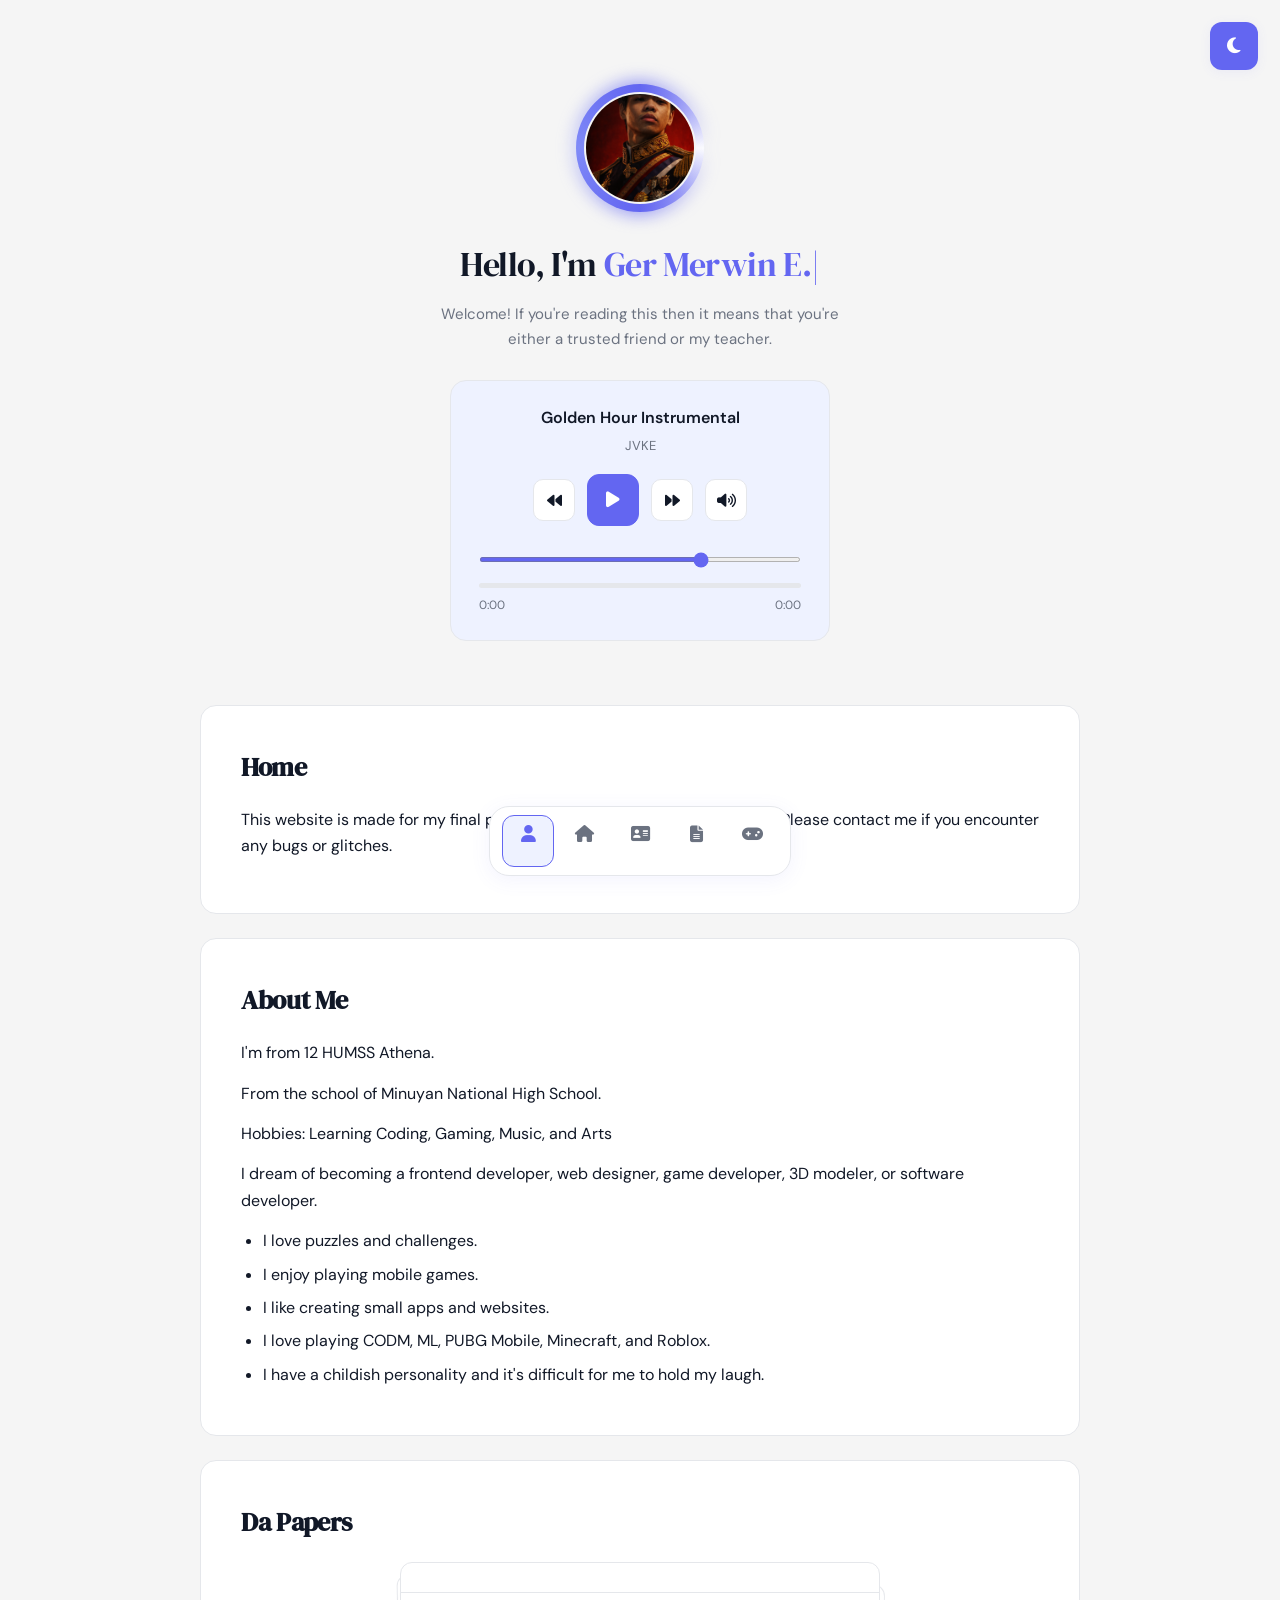
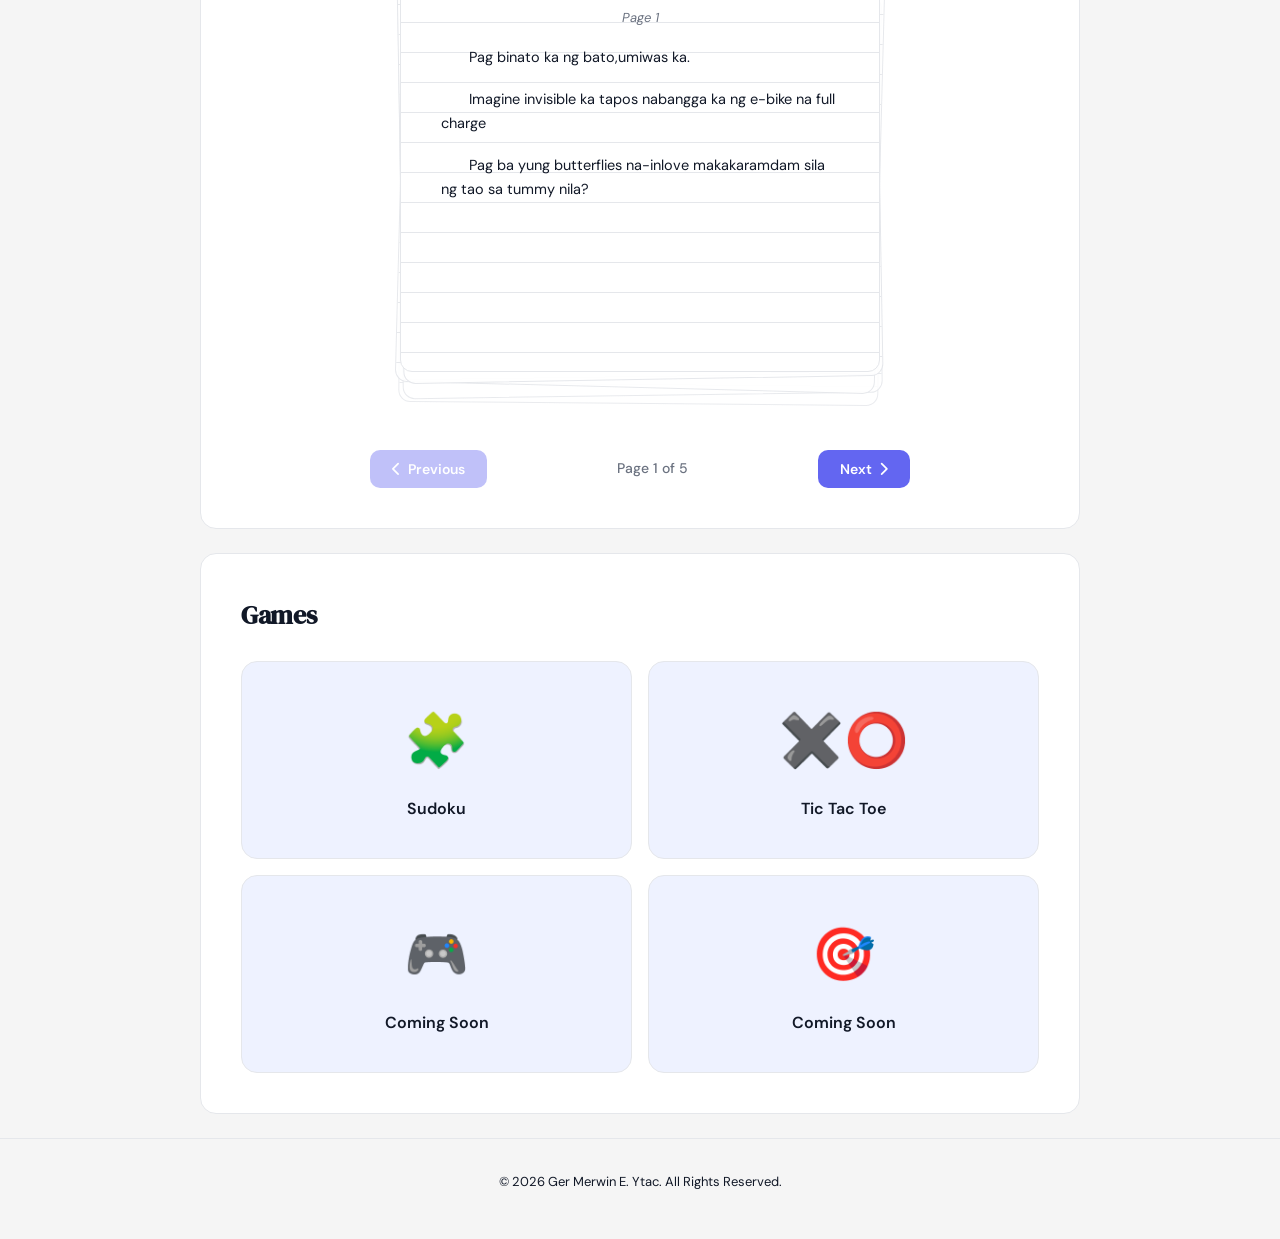
==== commit 0dab0eb7: "Add files via upload" ====
--- a/index.html
+++ b/index.html
@@ -3,7 +3,7 @@
 <head>
   <meta charset="UTF-8">
   <meta name="viewport" content="width=device-width, initial-scale=1.0">
-  <title>My website</title>
+  <title>My Website</title>
   <link rel="stylesheet" href="style.css">
   <link rel="stylesheet" href="https://cdnjs.cloudflare.com/ajax/libs/font-awesome/6.5.1/css/all.min.css"
     integrity="sha512-DTOQO9RWCH3ppGqcWaEA1BIZOC6xxalwEsw9c2QQeAIftl+Vegovlnee1c9QX4TctnWMn13TZye+giMm8e2LwA=="
@@ -17,16 +17,18 @@
 </button>
 
 <header id="header" class="glass-box profile-header">
-
- <div class="profile-container">
-  <div class="neon-mask"></div>
-  <img id="profile-pic" src="profile.jpg" data-light="profile.jpg" data-dark="profile_dark.jpg" alt="Profile Picture" class="profile-pic">
-</div>
+  <div class="profile-container">
+    <div class="neon-mask"></div>
+    <img id="profile-pic"
+      src="profile.jpg"
+      data-light="profile.jpg"
+      data-dark="profile_dark.jpg"
+      alt="Profile Picture"
+      class="profile-pic">
+  </div>
 
   <div class="intro-text">
-    <h1>
-      Hello, I'm <span class="typing-text"></span><span class="typing-cursor">|</span>
-    </h1>
+    <h1>Hello, I'm <span class="typing-text"></span><span class="typing-cursor">|</span></h1>
     <p>Welcome! If you're reading this then it means that you're either a trusted friend or my teacher.</p>
   </div>
 
@@ -35,30 +37,18 @@
       <div class="track-name" id="trackName">Song Title 1</div>
       <div class="track-artist" id="trackArtist">Artist Name 1</div>
     </div>
-
     <div class="player-controls">
-      <button class="control-btn" id="prevBtn" title="Previous">
-        <i class="fas fa-backward"></i>
-      </button>
-      <button class="control-btn play-btn" id="playBtn" title="Play/Pause">
-        <i class="fas fa-play" id="playIcon"></i>
-      </button>
-      <button class="control-btn" id="nextBtn" title="Next">
-        <i class="fas fa-forward"></i>
-      </button>
-      <button class="control-btn" id="muteBtn" title="Mute">
-        <i class="fas fa-volume-up" id="volumeIcon"></i>
-      </button>
+      <button class="control-btn" id="prevBtn" title="Previous"><i class="fas fa-backward"></i></button>
+      <button class="control-btn play-btn" id="playBtn" title="Play/Pause"><i class="fas fa-play" id="playIcon"></i></button>
+      <button class="control-btn" id="nextBtn" title="Next"><i class="fas fa-forward"></i></button>
+      <button class="control-btn" id="muteBtn" title="Mute"><i class="fas fa-volume-up" id="volumeIcon"></i></button>
     </div>
-
     <div class="volume-control">
       <input type="range" id="volumeSlider" min="0" max="100" value="70" class="volume-slider">
     </div>
-
     <div class="progress-bar">
       <div class="progress" id="progress"></div>
     </div>
-
     <div class="time-display">
       <span id="currentTime">0:00</span>
       <span id="duration">0:00</span>
@@ -66,7 +56,6 @@
   </div>
 
   <audio id="audioPlayer"></audio>
-
 </header>
 
 <section id="home" class="glass-box">
@@ -93,53 +82,47 @@
   <h2>Da Papers</h2>
 
   <div class="document-stack">
-
     <div class="document-page" data-page="1">
       <div class="page-number">Page 1</div>
       <div class="page-content">
-        <p>Welcome to my portfolio! This is where I share my journey and experiences.</p>
-        <p>I'm passionate about web development, design, and creating beautiful interactive experiences.</p>
-        <p>Each page tells a part of my story...</p>
+        <p>Pag binato ka ng bato,umiwas ka.</p>
+        <p>Imagine invisible ka tapos nabangga ka ng e-bike na full charge</p>
+        <p>Pag ba yung butterflies na-inlove makakaramdam sila ng tao sa tummy nila?</p>
       </div>
     </div>
-
     <div class="document-page" data-page="2">
       <div class="page-number">Page 2</div>
       <div class="page-content">
-        <p>My journey started when I discovered coding during the pandemic.</p>
-        <p>I fell in love with the idea of bringing ideas to life through code.</p>
-        <p>Every line of code is a step toward making something meaningful.</p>
+        <p>Anong pak ang tumatalon? Pautang nga pre 200 lang </p>
+        <p>Did you know if you climbed a coconut tree, there's 100% chance that you won't see any apples up there? it's because apples grows on apple tree.</p>
+        <p>Lunes palang ubos na baon ko.</p>
       </div>
     </div>
-
     <div class="document-page" data-page="3">
       <div class="page-number">Page 3</div>
       <div class="page-content">
         <p>I like turtles.</p>
-        <p>What's 10+9? 21? Stoopid.</p>
-        <p>Naruto is kinda gay.</p>
+        <p>What if bagsakan ka ng kayamanan? Kaso galing langit.</p>
+        <p>Payag ka yayaman ka, tapos mababangga ka ulet ng e-bike.</p>
       </div>
     </div>
-
     <div class="document-page" data-page="4">
       <div class="page-number">Page 4</div>
       <div class="page-content">
         <p>I'm on a losing streak in MLBB right now, it's rough.</p>
-        <p>Did I mention I like turtles?</p>
+        <p>Pautang 200 ulet :></p>
         <p>I'm running out of things to write, please help 😭</p>
-        <p>Wut da hail!!! Omahgahd nooo wayyyayayayyy. 😮</p>
+        <p>Pag pumikit ka, mandilin😮</p>
       </div>
     </div>
-
     <div class="document-page" data-page="5">
       <div class="page-number">Page 5</div>
       <div class="page-content">
-        <p>It's already 1am and i can't sleep</p>
-        <p>After my break-up I became obsessed with self-improvement and being a person.</p>
-        <p>I have social anxiety.</p>
+        <p>Imagine cowboy ka, kaso seahorse sasakyan mo?</p>
+        <p>Bat kaya sobrang lamig? May five hundred ka?</p>
+        <p>nakakapag tampo maligo</p>
       </div>
     </div>
-
   </div>
 
   <div class="document-controls">
@@ -178,10 +161,11 @@
 </section>
 
 <nav id="navbar">
-  <button onclick="scrollToSection('header')">👤</button>
-  <button onclick="scrollToSection('home')">🏠</button>
-  <button onclick="scrollToSection('about')">📄</button>
-  <button onclick="scrollToSection('games')">🎮</button>
+  <button onclick="scrollToSection('header')" title="Profile"><i class="fas fa-user"></i></button>
+  <button onclick="scrollToSection('home')" title="Home"><i class="fas fa-house"></i></button>
+  <button onclick="scrollToSection('about')" title="About"><i class="fas fa-address-card"></i></button>
+  <button onclick="scrollToSection('facts')" title="Da Papers"><i class="fas fa-file-lines"></i></button>
+  <button onclick="scrollToSection('games')" title="Games"><i class="fas fa-gamepad"></i></button>
 </nav>
 
 <footer>
--- a/style.css
+++ b/style.css
@@ -1,30 +1,30 @@
 @import url('https://fonts.googleapis.com/css2?family=DM+Sans:ital,wght@0,300;0,400;0,500;0,600;0,700;1,400&family=DM+Serif+Display:ital@0;1&display=swap');
 
 :root {
-  --bg-primary:    #faf7f2;
+  --bg-primary:    #F5F5F5;
   --bg-secondary:  #ffffff;
-  --text-primary:  #1c1917;
-  --text-secondary:#78716c;
-  --accent:        #f97316;
-  --accent-hover:  #ea580c;
-  --accent-soft:   #fff1e6;
-  --border:        #ecddd4;
-  --shadow:        rgba(249,115,22,0.08);
+  --text-primary:  #111827;
+  --text-secondary:#6B7280;
+  --accent:        #6366F1;
+  --accent-hover:  #4F46E5;
+  --accent-soft:   #EEF2FF;
+  --border:        #E5E7EB;
+  --shadow:        rgba(99,102,241,0.08);
   --card-bg:       #ffffff;
   --radius:        16px;
 }
 
 [data-theme="dark"] {
-  --bg-primary:    #060a06;
-  --bg-secondary:  #0c160c;
-  --text-primary:  #f0fdf4;
-  --text-secondary:#86efac;
-  --accent:        #16a34a;
-  --accent-hover:  #15803d;
-  --accent-soft:   #052e16;
-  --border:        #14401a;
-  --shadow:        rgba(22,163,74,0.12);
-  --card-bg:       #0c160c;
+  --bg-primary:    #111111;
+  --bg-secondary:  #1a1a1a;
+  --text-primary:  #E5E5E5;
+  --text-secondary:#9CA3AF;
+  --accent:        #818CF8;
+  --accent-hover:  #6366F1;
+  --accent-soft:   #1e1e2e;
+  --border:        #2a2a2a;
+  --shadow:        rgba(129,140,248,0.12);
+  --card-bg:       #1a1a1a;
 }
 
 *, *::before, *::after { margin: 0; padding: 0; box-sizing: border-box; }
@@ -127,24 +127,24 @@
 
 .profile-container::before {
   background: conic-gradient(
-    #ff6a00 0deg, #ffffff 90deg,
-    #ff6a00 180deg, #ffb347 270deg, #ff6a00 360deg
+    #6366F1 0deg, #ffffff 90deg,
+    #6366F1 180deg, #818CF8 270deg, #6366F1 360deg
   );
 }
 
 [data-theme="dark"] .profile-container::before {
   background: conic-gradient(
-    #16a34a 0deg, #000000 90deg,
-    #22c55e 180deg, #000000 270deg, #16a34a 360deg
+    #818CF8 0deg, #111111 90deg,
+    #6366F1 180deg, #111111 270deg, #818CF8 360deg
   );
 }
 
 .profile-container::after {
   inset: -8px;
   background: conic-gradient(
-    rgba(255,106,0,0.6) 0deg, rgba(255,255,255,0) 90deg,
-    rgba(255,106,0,0.6) 180deg, rgba(255,179,71,0.3) 270deg,
-    rgba(255,106,0,0.6) 360deg
+    rgba(99,102,241,0.6) 0deg, rgba(255,255,255,0) 90deg,
+    rgba(99,102,241,0.6) 180deg, rgba(129,140,248,0.3) 270deg,
+    rgba(99,102,241,0.6) 360deg
   );
   filter: blur(8px);
   z-index: 0;
@@ -152,9 +152,9 @@
 
 [data-theme="dark"] .profile-container::after {
   background: conic-gradient(
-    rgba(22,163,74,0.8) 0deg, rgba(0,0,0,0) 90deg,
-    rgba(34,197,94,0.8) 180deg, rgba(0,0,0,0) 270deg,
-    rgba(22,163,74,0.8) 360deg
+    rgba(129,140,248,0.8) 0deg, rgba(0,0,0,0) 90deg,
+    rgba(99,102,241,0.8) 180deg, rgba(0,0,0,0) 270deg,
+    rgba(129,140,248,0.8) 360deg
   );
 }
 
@@ -481,33 +481,61 @@
   left: 50%;
   transform: translateX(-50%);
   display: flex;
-  gap: 8px;
+  gap: 4px;
   background: var(--card-bg);
   border: 1.5px solid var(--border);
-  padding: 10px 16px;
+  padding: 8px 12px;
   border-radius: 20px;
   z-index: 1000;
+  box-shadow: 0 4px 20px var(--shadow);
 }
 
 #navbar button {
-  width: 44px;
-  height: 44px;
-  border-radius: 10px;
+  display: flex;
+  flex-direction: column;
+  align-items: center;
+  justify-content: center;
+  gap: 4px;
+  width: 52px;
+  height: 52px;
+  border-radius: 12px;
   border: 1.5px solid transparent;
   background: transparent;
-  color: var(--text-primary);
-  font-size: 20px;
+  color: var(--text-secondary);
+  font-size: 17px;
   cursor: pointer;
   transition: all 0.2s ease;
-  display: flex;
-  align-items: center;
-  justify-content: center;
+}
+
+#navbar button::after {
+  content: attr(title);
+  font-size: 9px;
+  font-family: 'DM Sans', sans-serif;
+  font-weight: 500;
+  letter-spacing: 0.2px;
+  color: inherit;
+  opacity: 0;
+  transform: translateY(2px);
+  transition: opacity 0.2s ease, transform 0.2s ease;
+  white-space: nowrap;
 }
 
 #navbar button:hover {
   background: var(--accent-soft);
   border-color: var(--accent);
+  color: var(--accent);
   transform: translateY(-2px);
+}
+
+#navbar button:hover::after {
+  opacity: 1;
+  transform: translateY(0);
+}
+
+#navbar button.active {
+  background: var(--accent-soft);
+  border-color: var(--accent);
+  color: var(--accent);
 }
 
 footer {
@@ -728,7 +756,7 @@
 
 [data-theme="dark"] .sudoku-cell.wrong-cell {
   color: #f87171 !important;
-  background: #2a0a0a !important;
+  background: #2a1a1a !important;
 }
 
 .sudoku-cell.row-3 { border-bottom: 2.5px solid var(--text-primary); }
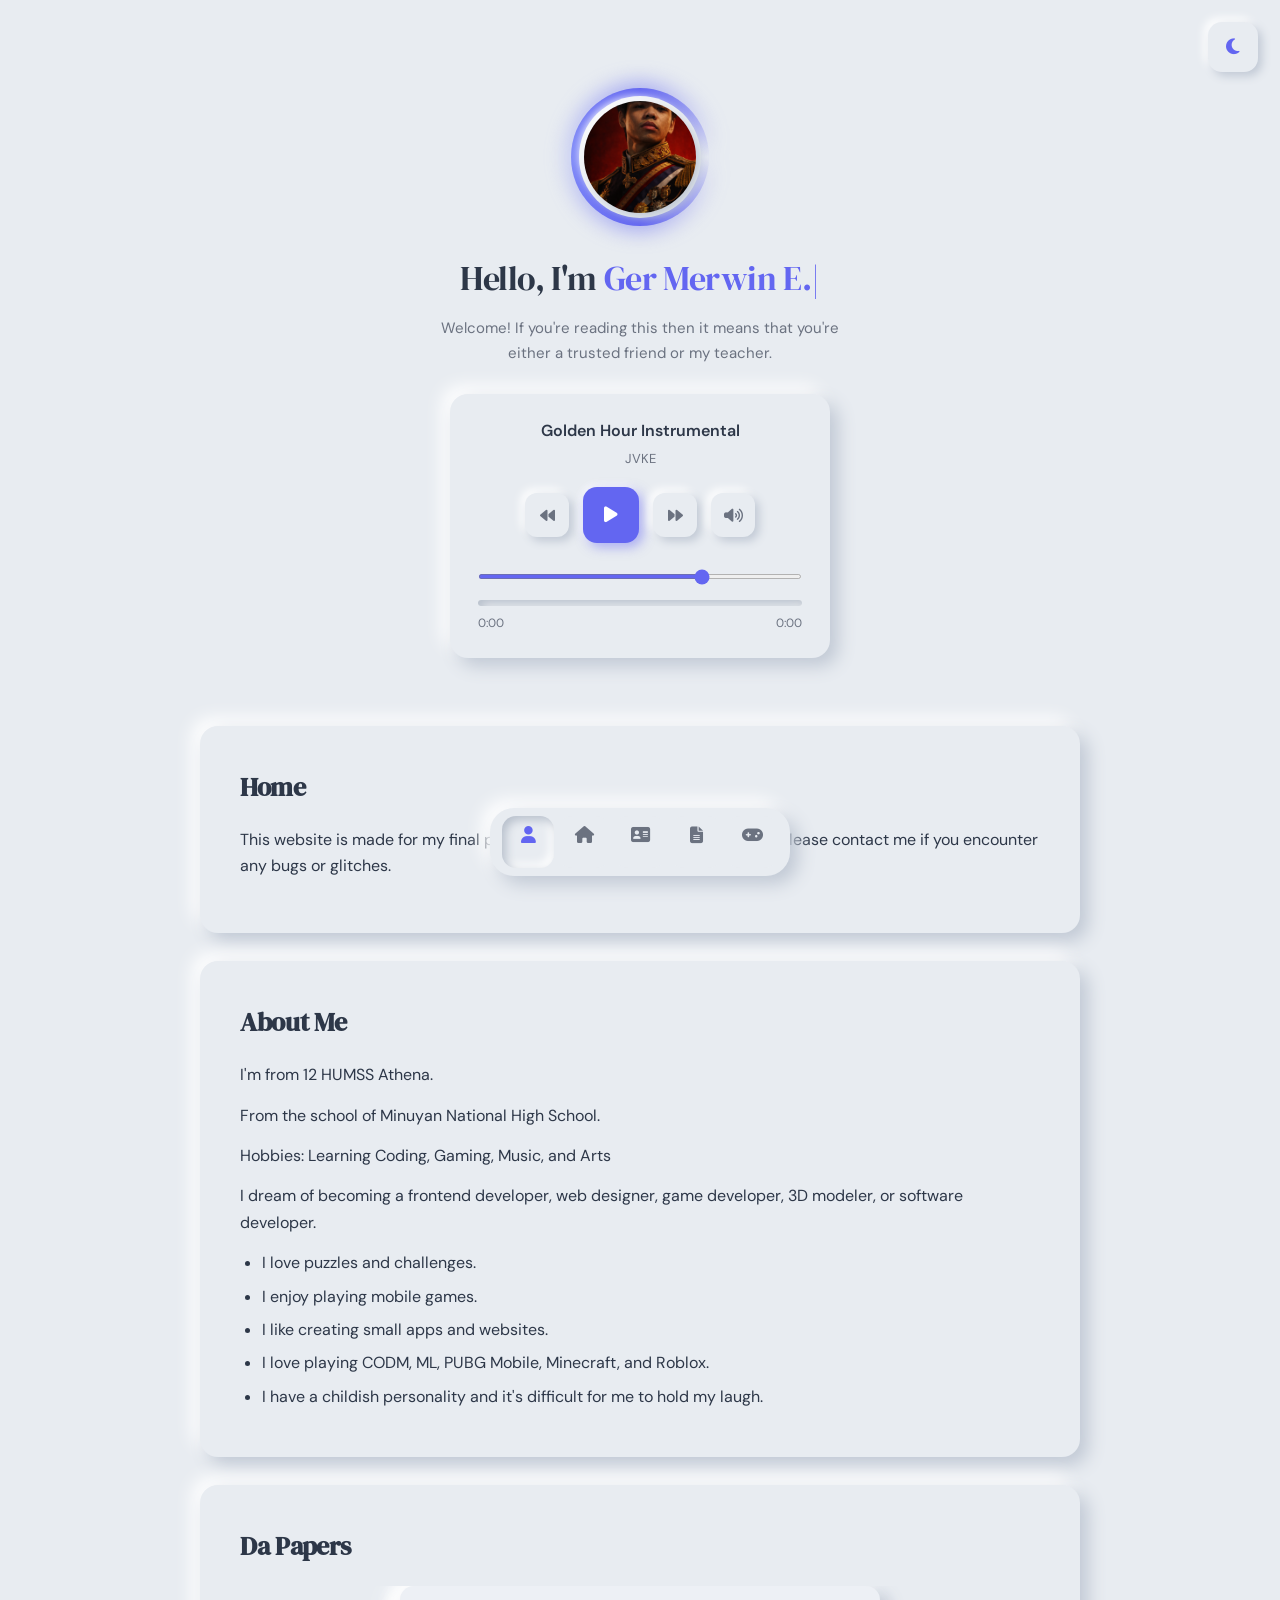
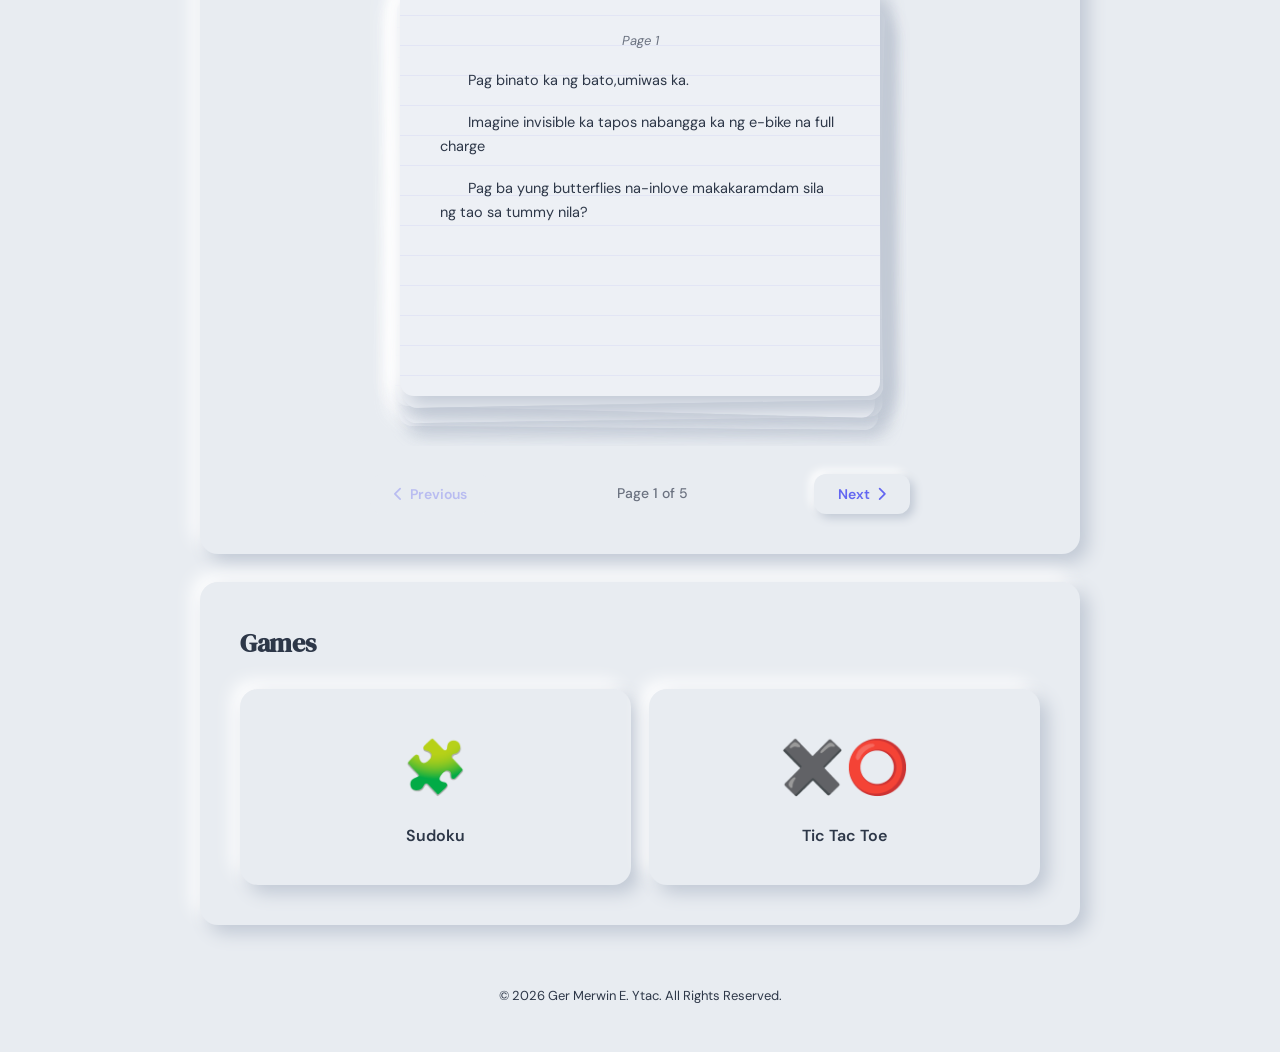
==== commit 1ba2c567: "Add files via upload" ====
--- a/index.html
+++ b/index.html
@@ -149,14 +149,7 @@
       <div class="game-icon">✖️⭕</div>
       <div class="game-title">Tic Tac Toe</div>
     </div>
-    <div class="div3 game-card" onclick="window.location.href='game3.html'">
-      <div class="game-icon">🎮</div>
-      <div class="game-title">Coming Soon</div>
-    </div>
-    <div class="div4 game-card" onclick="window.location.href='game4.html'">
-      <div class="game-icon">🎯</div>
-      <div class="game-title">Coming Soon</div>
-    </div>
+
   </div>
 </section>
 
--- a/style.css
+++ b/style.css
@@ -1,48 +1,53 @@
 @import url('https://fonts.googleapis.com/css2?family=DM+Sans:ital,wght@0,300;0,400;0,500;0,600;0,700;1,400&family=DM+Serif+Display:ital@0;1&display=swap');
 
+/* ── Neumorphism light mode ── */
 :root {
-  --bg-primary:    #F5F5F5;
-  --bg-secondary:  #ffffff;
-  --text-primary:  #111827;
-  --text-secondary:#6B7280;
-  --accent:        #6366F1;
-  --accent-hover:  #4F46E5;
-  --accent-soft:   #EEF2FF;
-  --border:        #E5E7EB;
-  --shadow:        rgba(99,102,241,0.08);
-  --card-bg:       #ffffff;
-  --radius:        16px;
+  --bg:            #e8ecf1;
+  --bg-secondary:  #edf0f5;
+  --nm-light:      #ffffff;
+  --nm-dark:       #c0c8d4;
+  --nm-inset-l:    #ffffff;
+  --nm-inset-d:    #b8c0cc;
+  --text-primary:  #2d3748;
+  --text-secondary:#6b7280;
+  --accent:        #6366f1;
+  --accent-hover:  #4f46e5;
+  --accent-soft:   rgba(99,102,241,0.1);
+  --radius:        18px;
+  --raised:        8px 8px 18px var(--nm-dark), -8px -8px 18px var(--nm-light);
+  --raised-sm:     4px 4px 10px var(--nm-dark), -4px -4px 10px var(--nm-light);
+  --pressed:       inset 4px 4px 10px var(--nm-inset-d), inset -4px -4px 10px var(--nm-inset-l);
+  --flat:          2px 2px 6px var(--nm-dark), -2px -2px 6px var(--nm-light);
 }
 
 [data-theme="dark"] {
-  --bg-primary:    #111111;
-  --bg-secondary:  #1a1a1a;
-  --text-primary:  #E5E5E5;
-  --text-secondary:#9CA3AF;
-  --accent:        #818CF8;
-  --accent-hover:  #6366F1;
-  --accent-soft:   #1e1e2e;
-  --border:        #2a2a2a;
-  --shadow:        rgba(129,140,248,0.12);
-  --card-bg:       #1a1a1a;
+  --bg:            #1e2028;
+  --bg-secondary:  #22252f;
+  --nm-light:      #282c38;
+  --nm-dark:       #14161e;
+  --nm-inset-l:    #282c38;
+  --nm-inset-d:    #12141c;
+  --text-primary:  #e2e8f0;
+  --text-secondary:#94a3b8;
+  --accent:        #818cf8;
+  --accent-hover:  #6366f1;
+  --accent-soft:   rgba(129,140,248,0.12);
 }
 
 *, *::before, *::after { margin: 0; padding: 0; box-sizing: border-box; }
 
 body {
   font-family: 'DM Sans', sans-serif;
-  background: var(--bg-primary);
+  background: var(--bg);
   color: var(--text-primary);
   line-height: 1.65;
-  transition: background-color 0.3s ease, color 0.3s ease;
+  transition: background 0.35s ease, color 0.35s ease;
   overflow-x: hidden;
   min-height: 100vh;
 }
 
 #Bg { display: none; }
-
 #intro-overlay { display: none !important; }
-
 .audio-visualizer { display: none !important; }
 
 .theme-toggle {
@@ -50,39 +55,40 @@
   top: 22px;
   right: 22px;
   z-index: 10000;
-  width: 48px;
-  height: 48px;
-  border-radius: 12px;
-  background: var(--accent);
-  border: none;
-  color: white;
+  width: 50px;
+  height: 50px;
+  border-radius: 14px;
+  background: var(--bg);
+  border: none;
+  color: var(--accent);
   font-size: 18px;
   cursor: pointer;
-  transition: background 0.25s ease, transform 0.15s ease;
-  display: flex;
-  align-items: center;
-  justify-content: center;
-  box-shadow: 0 2px 12px var(--shadow);
-}
-
-.theme-toggle:hover { background: var(--accent-hover); transform: scale(1.06); }
-.theme-toggle:active { transform: scale(0.95); }
+  box-shadow: var(--raised-sm);
+  transition: box-shadow 0.2s ease, transform 0.15s ease, color 0.2s;
+  display: flex;
+  align-items: center;
+  justify-content: center;
+}
+.theme-toggle:hover { color: var(--accent-hover); transform: scale(1.05); }
+.theme-toggle:active { box-shadow: var(--pressed); transform: scale(0.96); }
 .theme-toggle .sun-icon  { display: none; }
 .theme-toggle .moon-icon { display: block; }
 [data-theme="dark"] .theme-toggle .sun-icon  { display: block; }
 [data-theme="dark"] .theme-toggle .moon-icon { display: none; }
 
 .glass-box {
-  background: var(--card-bg);
-  border: 1.5px solid var(--border);
+  background: var(--bg);
   border-radius: var(--radius);
   padding: 40px;
-  margin: 24px auto;
+  margin: 28px auto;
   max-width: 880px;
-  transition: border-color 0.2s ease;
-}
-
-.glass-box:hover { border-color: var(--accent); }
+  box-shadow: var(--raised);
+  border: none;
+  transition: box-shadow 0.25s ease;
+}
+.glass-box:hover {
+  box-shadow: 10px 10px 24px var(--nm-dark), -10px -10px 24px var(--nm-light);
+}
 
 h2 {
   font-family: 'DM Serif Display', serif;
@@ -98,18 +104,16 @@
 
 .profile-header {
   background: transparent !important;
-  border: none !important;
   box-shadow: none !important;
   text-align: center;
   padding-top: 64px;
 }
-
-.profile-header:hover { border-color: transparent !important; }
+.profile-header:hover { box-shadow: none !important; }
 
 .profile-container {
   position: relative;
-  width: 120px;
-  height: 120px;
+  width: 130px;
+  height: 130px;
   margin: 0 auto 28px;
   display: flex;
   align-items: center;
@@ -126,66 +130,43 @@
 }
 
 .profile-container::before {
-  background: conic-gradient(
-    #6366F1 0deg, #ffffff 90deg,
-    #6366F1 180deg, #818CF8 270deg, #6366F1 360deg
-  );
-}
-
+  background: conic-gradient(#6366F1 0deg, #e8ecf1 90deg, #6366F1 180deg, #818CF8 270deg, #6366F1 360deg);
+}
 [data-theme="dark"] .profile-container::before {
-  background: conic-gradient(
-    #818CF8 0deg, #111111 90deg,
-    #6366F1 180deg, #111111 270deg, #818CF8 360deg
-  );
-}
-
+  background: conic-gradient(#818CF8 0deg, #1e2028 90deg, #6366F1 180deg, #1e2028 270deg, #818CF8 360deg);
+}
 .profile-container::after {
-  inset: -8px;
-  background: conic-gradient(
-    rgba(99,102,241,0.6) 0deg, rgba(255,255,255,0) 90deg,
-    rgba(99,102,241,0.6) 180deg, rgba(129,140,248,0.3) 270deg,
-    rgba(99,102,241,0.6) 360deg
-  );
-  filter: blur(8px);
+  inset: -10px;
+  background: conic-gradient(rgba(99,102,241,0.5) 0deg, rgba(232,236,241,0) 90deg, rgba(99,102,241,0.5) 180deg, rgba(129,140,248,0.3) 270deg, rgba(99,102,241,0.5) 360deg);
+  filter: blur(10px);
   z-index: 0;
 }
-
 [data-theme="dark"] .profile-container::after {
-  background: conic-gradient(
-    rgba(129,140,248,0.8) 0deg, rgba(0,0,0,0) 90deg,
-    rgba(99,102,241,0.8) 180deg, rgba(0,0,0,0) 270deg,
-    rgba(129,140,248,0.8) 360deg
-  );
-}
-
-@keyframes neon-spin {
-  from { transform: rotate(0deg); }
-  to   { transform: rotate(360deg); }
-}
+  background: conic-gradient(rgba(129,140,248,0.7) 0deg, rgba(0,0,0,0) 90deg, rgba(99,102,241,0.7) 180deg, rgba(0,0,0,0) 270deg, rgba(129,140,248,0.7) 360deg);
+}
+
+@keyframes neon-spin { from { transform: rotate(0deg); } to { transform: rotate(360deg); } }
 
 .profile-container .neon-mask {
   position: absolute;
   inset: 4px;
   border-radius: 50%;
-  background: var(--bg-primary);
+  background: var(--bg);
   z-index: 1;
 }
 
 .profile-pic {
-  width: 108px;
-  height: 108px;
+  width: 112px;
+  height: 112px;
   border-radius: 50%;
   object-fit: cover;
-  border: none;
   display: block;
   position: relative;
   z-index: 2;
-}
-
-.intro-text {
-  text-align: center;
-  margin: 20px 0 28px;
-}
+  box-shadow: var(--raised-sm);
+}
+
+.intro-text { text-align: center; margin: 20px 0 28px; }
 
 .intro-text h1 {
   font-family: 'DM Serif Display', serif;
@@ -197,117 +178,80 @@
 }
 
 .typing-text { color: var(--accent); }
-
-.typing-cursor {
-  animation: blink 1s infinite;
-  color: var(--accent);
-}
-
-@keyframes blink {
-  0%, 49% { opacity: 1; }
-  50%, 100% { opacity: 0; }
-}
-
-.intro-text p {
-  color: var(--text-secondary);
-  font-size: 15px;
-  max-width: 420px;
-  margin: 0 auto;
-}
+.typing-cursor { animation: blink 1s infinite; color: var(--accent); }
+
+@keyframes blink { 0%, 49% { opacity: 1; } 50%, 100% { opacity: 0; } }
+
+.intro-text p { color: var(--text-secondary); font-size: 15px; max-width: 420px; margin: 0 auto; }
 
 .music-player {
-  background: var(--accent-soft);
-  border: 1.5px solid var(--border);
+  background: var(--bg);
   border-radius: var(--radius);
   padding: 24px 28px;
   max-width: 380px;
   margin: 20px auto 0;
+  box-shadow: var(--raised);
+  border: none;
 }
 
 .track-info { text-align: center; margin-bottom: 18px; }
-
-.track-name {
-  font-size: 16px;
-  font-weight: 600;
-  color: var(--text-primary);
-  margin-bottom: 4px;
-}
-
-.track-artist {
-  font-size: 13px;
+.track-name { font-size: 16px; font-weight: 600; color: var(--text-primary); margin-bottom: 4px; }
+.track-artist { font-size: 13px; color: var(--text-secondary); }
+
+.player-controls {
+  display: flex;
+  justify-content: center;
+  align-items: center;
+  gap: 14px;
+  margin-bottom: 18px;
+}
+
+.control-btn {
+  width: 44px;
+  height: 44px;
+  border-radius: 12px;
+  border: none;
+  background: var(--bg);
   color: var(--text-secondary);
-}
-
-.player-controls {
-  display: flex;
-  justify-content: center;
-  align-items: center;
-  gap: 12px;
-  margin-bottom: 18px;
-}
-
-.control-btn {
-  width: 42px;
-  height: 42px;
-  border-radius: 10px;
-  border: 1.5px solid var(--border);
-  background: var(--card-bg);
-  color: var(--text-primary);
   font-size: 15px;
   cursor: pointer;
-  transition: all 0.2s ease;
-  display: flex;
-  align-items: center;
-  justify-content: center;
-}
-
-.control-btn:hover { background: var(--accent); color: white; border-color: var(--accent); }
+  box-shadow: var(--raised-sm);
+  transition: box-shadow 0.2s ease, color 0.2s ease, transform 0.15s ease;
+  display: flex;
+  align-items: center;
+  justify-content: center;
+}
+.control-btn:hover { color: var(--accent); box-shadow: 6px 6px 14px var(--nm-dark), -6px -6px 14px var(--nm-light); }
+.control-btn:active { box-shadow: var(--pressed); transform: scale(0.95); }
 
 .play-btn {
-  width: 52px;
-  height: 52px;
+  width: 56px;
+  height: 56px;
   background: var(--accent);
   color: white;
-  border-color: var(--accent);
   font-size: 18px;
-  border-radius: 12px;
-}
-
-.play-btn:hover { background: var(--accent-hover); border-color: var(--accent-hover); }
+  border-radius: 14px;
+  box-shadow: 4px 4px 12px rgba(99,102,241,0.5), -2px -2px 8px var(--nm-light);
+}
+.play-btn:hover { background: var(--accent-hover); color: white; box-shadow: 6px 6px 18px rgba(79,70,229,0.6), -3px -3px 10px var(--nm-light); }
+.play-btn:active { box-shadow: inset 3px 3px 8px rgba(30,20,120,0.4), inset -2px -2px 6px rgba(255,255,255,0.2); }
 
 .volume-control { margin-bottom: 12px; }
-
-.volume-slider {
-  width: 100%;
-  height: 5px;
-  border-radius: 3px;
-  accent-color: var(--accent);
-  cursor: pointer;
-}
+.volume-slider { width: 100%; height: 5px; border-radius: 3px; accent-color: var(--accent); cursor: pointer; }
 
 .progress-bar {
   width: 100%;
-  height: 5px;
-  background: var(--border);
+  height: 6px;
+  background: var(--bg);
   border-radius: 3px;
+  box-shadow: var(--pressed);
   overflow: hidden;
   cursor: pointer;
   margin-bottom: 8px;
 }
-
-.progress {
-  height: 100%;
-  background: var(--accent);
-  width: 0%;
-  transition: width 0.1s linear;
-}
-
-.time-display {
-  display: flex;
-  justify-content: space-between;
-  font-size: 12px;
-  color: var(--text-secondary);
-}
+.progress { height: 100%; background: var(--accent); width: 0%; transition: width 0.1s linear; border-radius: 3px; }
+
+.time-display { display: flex; justify-content: space-between; font-size: 12px; color: var(--text-secondary); }
 
 .document-stack {
   position: relative;
@@ -327,39 +271,21 @@
   max-width: 480px;
   min-height: 410px;
   background: var(--bg-secondary);
-  border-radius: 12px;
+  border-radius: 14px;
   padding: 44px 40px;
-  border: 1.5px solid var(--border);
+  box-shadow: var(--raised);
   opacity: 1;
   transition: all 0.6s cubic-bezier(0.34, 1.56, 0.64, 1);
-  background-image: repeating-linear-gradient(
-    transparent,
-    transparent 29px,
-    var(--border) 29px,
-    var(--border) 30px
-  );
-}
-
+  background-image: repeating-linear-gradient(transparent, transparent 29px, rgba(99,102,241,0.08) 29px, rgba(99,102,241,0.08) 30px);
+}
 .document-page:nth-child(1) { z-index:5; transform:translateX(-50%) translateY(0px) rotate(0deg); }
 .document-page:nth-child(2) { z-index:4; transform:translateX(-50%) translateY(8px) rotate(-1deg); opacity:0.95; }
 .document-page:nth-child(3) { z-index:3; transform:translateX(-50%) translateY(16px) rotate(1.5deg); opacity:0.9; }
 .document-page:nth-child(4) { z-index:2; transform:translateX(-50%) translateY(24px) rotate(-0.8deg); opacity:0.85; }
 .document-page:nth-child(n+5) { z-index:1; transform:translateX(-50%) translateY(32px) rotate(0.5deg); opacity:0.8; }
 
-.page-number {
-  text-align: center;
-  font-style: italic;
-  color: var(--text-secondary);
-  font-size: 13px;
-  margin-bottom: 18px;
-}
-
-.page-content p {
-  margin-bottom: 18px;
-  text-indent: 28px;
-  color: var(--text-primary);
-  font-size: 14.5px;
-}
+.page-number { text-align: center; font-style: italic; color: var(--text-secondary); font-size: 13px; margin-bottom: 18px; }
+.page-content p { margin-bottom: 18px; text-indent: 28px; color: var(--text-primary); font-size: 14.5px; }
 
 .document-page.read { pointer-events: none; }
 .document-page.toss-1 { animation: tossTopRight 0.9s cubic-bezier(0.25,0.46,0.45,0.94) forwards; }
@@ -367,39 +293,14 @@
 .document-page.toss-3 { animation: tossRight    0.9s cubic-bezier(0.25,0.46,0.45,0.94) forwards; }
 .document-page.toss-4 { animation: tossLeft     0.9s cubic-bezier(0.25,0.46,0.45,0.94) forwards; }
 
-@keyframes tossTopRight {
-  0%   { transform:translateX(-50%) translateY(0px)    rotate(0deg);   opacity:1; }
-  100% { transform:translateX(50%)  translateY(-600px) rotate(25deg) scale(0.5); opacity:0; }
-}
-@keyframes tossTopLeft {
-  0%   { transform:translateX(-50%)  translateY(0px)    rotate(0deg);    opacity:1; }
-  100% { transform:translateX(-150%) translateY(-600px) rotate(-25deg) scale(0.5); opacity:0; }
-}
-@keyframes tossRight {
-  0%   { transform:translateX(-50%) translateY(0px)    rotate(0deg);   opacity:1; }
-  100% { transform:translateX(100%) translateY(-600px) rotate(35deg) scale(0.5); opacity:0; }
-}
-@keyframes tossLeft {
-  0%   { transform:translateX(-50%)  translateY(0px)    rotate(0deg);    opacity:1; }
-  100% { transform:translateX(-200%) translateY(-600px) rotate(-35deg) scale(0.5); opacity:0; }
-}
-
-@keyframes returnTopRight {
-  0%   { transform:translateX(50%)  translateY(-600px) rotate(25deg) scale(0.5);  opacity:0; }
-  100% { transform:translateX(-50%) translateY(0px)    rotate(0deg);               opacity:1; }
-}
-@keyframes returnTopLeft {
-  0%   { transform:translateX(-150%) translateY(-600px) rotate(-25deg) scale(0.5); opacity:0; }
-  100% { transform:translateX(-50%)  translateY(0px)    rotate(0deg);               opacity:1; }
-}
-@keyframes returnRight {
-  0%   { transform:translateX(100%) translateY(-600px) rotate(35deg) scale(0.5);  opacity:0; }
-  100% { transform:translateX(-50%) translateY(0px)    rotate(0deg);               opacity:1; }
-}
-@keyframes returnLeft {
-  0%   { transform:translateX(-200%) translateY(-600px) rotate(-35deg) scale(0.5); opacity:0; }
-  100% { transform:translateX(-50%)  translateY(0px)    rotate(0deg);               opacity:1; }
-}
+@keyframes tossTopRight  { 0% { transform:translateX(-50%) translateY(0px) rotate(0deg); opacity:1; } 100% { transform:translateX(50%) translateY(-600px) rotate(25deg) scale(0.5); opacity:0; } }
+@keyframes tossTopLeft   { 0% { transform:translateX(-50%) translateY(0px) rotate(0deg); opacity:1; } 100% { transform:translateX(-150%) translateY(-600px) rotate(-25deg) scale(0.5); opacity:0; } }
+@keyframes tossRight     { 0% { transform:translateX(-50%) translateY(0px) rotate(0deg); opacity:1; } 100% { transform:translateX(100%) translateY(-600px) rotate(35deg) scale(0.5); opacity:0; } }
+@keyframes tossLeft      { 0% { transform:translateX(-50%) translateY(0px) rotate(0deg); opacity:1; } 100% { transform:translateX(-200%) translateY(-600px) rotate(-35deg) scale(0.5); opacity:0; } }
+@keyframes returnTopRight { 0% { transform:translateX(50%) translateY(-600px) rotate(25deg) scale(0.5); opacity:0; } 100% { transform:translateX(-50%) translateY(0px) rotate(0deg); opacity:1; } }
+@keyframes returnTopLeft  { 0% { transform:translateX(-150%) translateY(-600px) rotate(-25deg) scale(0.5); opacity:0; } 100% { transform:translateX(-50%) translateY(0px) rotate(0deg); opacity:1; } }
+@keyframes returnRight    { 0% { transform:translateX(100%) translateY(-600px) rotate(35deg) scale(0.5); opacity:0; } 100% { transform:translateX(-50%) translateY(0px) rotate(0deg); opacity:1; } }
+@keyframes returnLeft     { 0% { transform:translateX(-200%) translateY(-600px) rotate(-35deg) scale(0.5); opacity:0; } 100% { transform:translateX(-50%) translateY(0px) rotate(0deg); opacity:1; } }
 
 .document-controls {
   display: flex;
@@ -411,69 +312,49 @@
 }
 
 .nav-btn {
-  padding: 10px 22px;
-  background: var(--accent);
-  color: white;
-  border: none;
-  border-radius: 10px;
+  padding: 11px 24px;
+  background: var(--bg);
+  color: var(--accent);
+  border: none;
+  border-radius: 12px;
   font-size: 14px;
   font-weight: 600;
   font-family: 'DM Sans', sans-serif;
   cursor: pointer;
-  transition: background 0.2s ease, transform 0.15s ease;
+  box-shadow: var(--raised-sm);
+  transition: box-shadow 0.2s ease, transform 0.15s ease;
   display: flex;
   align-items: center;
   gap: 7px;
 }
-
-.nav-btn:hover:not(:disabled) { background: var(--accent-hover); transform: translateY(-1px); }
-.nav-btn:disabled { opacity: 0.4; cursor: not-allowed; }
-
-.page-indicator {
-  color: var(--text-secondary);
-  font-size: 14px;
-  font-weight: 500;
-}
+.nav-btn:hover:not(:disabled) { box-shadow: 6px 6px 14px var(--nm-dark), -6px -6px 14px var(--nm-light); transform: translateY(-1px); }
+.nav-btn:active:not(:disabled) { box-shadow: var(--pressed); transform: translateY(0); }
+.nav-btn:disabled { opacity: 0.35; cursor: not-allowed; box-shadow: none; }
+
+.page-indicator { color: var(--text-secondary); font-size: 14px; font-weight: 500; }
 
 .parent {
   display: grid;
   grid-template-columns: repeat(2, 1fr);
-  gap: 16px;
+  gap: 18px;
   margin-top: 24px;
 }
 
 .game-card {
-  background: var(--accent-soft);
-  border: 1.5px solid var(--border);
+  background: var(--bg);
   border-radius: var(--radius);
   padding: 36px 20px;
   text-align: center;
   cursor: pointer;
-  transition: all 0.2s ease;
-  position: relative;
-  overflow: hidden;
-}
-
-.game-card::after {
-  content: '';
-  position: absolute;
-  bottom: 0; left: 0; right: 0;
-  height: 3px;
-  background: var(--accent);
-  transform: scaleX(0);
-  transition: transform 0.2s ease;
-}
-
-.game-card:hover { border-color: var(--accent); transform: translateY(-3px); }
-.game-card:hover::after { transform: scaleX(1); }
+  box-shadow: var(--raised);
+  transition: box-shadow 0.2s ease, transform 0.2s ease;
+  border: none;
+}
+.game-card:hover { box-shadow: 10px 10px 24px var(--nm-dark), -10px -10px 24px var(--nm-light); transform: translateY(-4px); }
+.game-card:active { box-shadow: var(--pressed); transform: translateY(0); }
 
 .game-icon { font-size: 52px; margin-bottom: 12px; }
-
-.game-title {
-  font-size: 16px;
-  font-weight: 600;
-  color: var(--text-primary);
-}
+.game-title { font-size: 16px; font-weight: 600; color: var(--text-primary); }
 
 #navbar {
   position: fixed;
@@ -482,12 +363,12 @@
   transform: translateX(-50%);
   display: flex;
   gap: 4px;
-  background: var(--card-bg);
-  border: 1.5px solid var(--border);
+  background: var(--bg);
   padding: 8px 12px;
-  border-radius: 20px;
+  border-radius: 24px;
   z-index: 1000;
-  box-shadow: 0 4px 20px var(--shadow);
+  box-shadow: var(--raised);
+  border: none;
 }
 
 #navbar button {
@@ -498,15 +379,14 @@
   gap: 4px;
   width: 52px;
   height: 52px;
-  border-radius: 12px;
-  border: 1.5px solid transparent;
-  background: transparent;
+  border-radius: 14px;
+  border: none;
+  background: var(--bg);
   color: var(--text-secondary);
   font-size: 17px;
   cursor: pointer;
-  transition: all 0.2s ease;
-}
-
+  transition: box-shadow 0.2s ease, color 0.2s ease, transform 0.15s ease;
+}
 #navbar button::after {
   content: attr(title);
   font-size: 9px;
@@ -519,33 +399,12 @@
   transition: opacity 0.2s ease, transform 0.2s ease;
   white-space: nowrap;
 }
-
-#navbar button:hover {
-  background: var(--accent-soft);
-  border-color: var(--accent);
-  color: var(--accent);
-  transform: translateY(-2px);
-}
-
-#navbar button:hover::after {
-  opacity: 1;
-  transform: translateY(0);
-}
-
-#navbar button.active {
-  background: var(--accent-soft);
-  border-color: var(--accent);
-  color: var(--accent);
-}
-
-footer {
-  text-align: center;
-  padding: 32px;
-  color: var(--text-secondary);
-  font-size: 13px;
-  border-top: 1px solid var(--border);
-  margin-top: 24px;
-}
+#navbar button:hover { color: var(--accent); box-shadow: var(--raised-sm); transform: translateY(-2px); }
+#navbar button:hover::after { opacity: 1; transform: translateY(0); }
+#navbar button:active { box-shadow: var(--pressed); transform: translateY(0); }
+#navbar button.active { box-shadow: var(--pressed); color: var(--accent); }
+
+footer { text-align: center; padding: 32px; color: var(--text-secondary); font-size: 13px; margin-top: 24px; }
 
 @media (max-width: 768px) {
   .glass-box { padding: 26px 20px; margin: 16px 14px; }
@@ -557,7 +416,7 @@
 }
 
 body.game-page {
-  background: var(--bg-primary);
+  background: var(--bg);
   display: flex;
   flex-direction: column;
   align-items: center;
@@ -565,42 +424,35 @@
   padding: 80px 20px 60px;
 }
 
-.back-button {
-  position: fixed;
-  top: 22px;
-  left: 22px;
-  z-index: 999;
-}
+.back-button { position: fixed; top: 22px; left: 22px; z-index: 999; }
 
 .back-button button {
   display: flex;
   align-items: center;
   gap: 8px;
-  padding: 10px 18px;
-  background: var(--card-bg);
-  border: 1.5px solid var(--border);
-  border-radius: 10px;
+  padding: 11px 18px;
+  background: var(--bg);
+  border: none;
+  border-radius: 12px;
   color: var(--text-primary);
   font-family: 'DM Sans', sans-serif;
   font-size: 14px;
   font-weight: 500;
   cursor: pointer;
-  transition: all 0.2s ease;
-}
-
-.back-button button:hover {
-  background: var(--accent);
-  color: white;
-  border-color: var(--accent);
-}
+  box-shadow: var(--raised-sm);
+  transition: box-shadow 0.2s ease, color 0.2s ease, transform 0.15s ease;
+}
+.back-button button:hover { color: var(--accent); box-shadow: 6px 6px 14px var(--nm-dark), -6px -6px 14px var(--nm-light); transform: translateY(-1px); }
+.back-button button:active { box-shadow: var(--pressed); transform: translateY(0); }
 
 .stats-card,
 .controls-card {
-  background: var(--card-bg);
-  border: 1.5px solid var(--border);
+  background: var(--bg);
   border-radius: var(--radius);
   padding: 22px 24px;
   margin-bottom: 16px;
+  box-shadow: var(--raised-sm);
+  border: none;
 }
 
 .stats-card h3,
@@ -610,111 +462,69 @@
   color: var(--text-primary);
   margin-bottom: 16px;
   padding-bottom: 10px;
-  border-bottom: 1.5px solid var(--border);
-}
-
-.stat-item {
-  display: flex;
-  justify-content: space-between;
-  align-items: center;
-  padding: 8px 0;
-  border-bottom: 1px solid var(--border);
-  font-size: 14px;
-}
-
+  border-bottom: 1px solid rgba(99,102,241,0.12);
+}
+
+.stat-item { display: flex; justify-content: space-between; align-items: center; padding: 8px 0; border-bottom: 1px solid rgba(99,102,241,0.08); font-size: 14px; }
 .stat-item:last-child { border-bottom: none; }
 .stat-label { color: var(--text-secondary); }
 .stat-value { font-weight: 600; color: var(--text-primary); }
 
-.difficulty-buttons {
-  display: flex;
-  gap: 8px;
-  margin-bottom: 14px;
-  flex-wrap: wrap;
-}
+.difficulty-buttons { display: flex; gap: 8px; margin-bottom: 14px; flex-wrap: wrap; }
 
 .difficulty-btn {
   flex: 1;
-  padding: 8px 12px;
-  border: 1.5px solid var(--border);
-  border-radius: 8px;
-  background: transparent;
+  padding: 9px 12px;
+  border: none;
+  border-radius: 10px;
+  background: var(--bg);
   color: var(--text-secondary);
   font-family: 'DM Sans', sans-serif;
   font-size: 13px;
   font-weight: 500;
   cursor: pointer;
-  transition: all 0.2s ease;
+  box-shadow: var(--raised-sm);
+  transition: box-shadow 0.2s ease, color 0.2s ease;
   min-width: 60px;
 }
-
-.difficulty-btn:hover { border-color: var(--accent); color: var(--accent); }
-
-.difficulty-btn.active {
+.difficulty-btn:hover { color: var(--accent); }
+.difficulty-btn.active { box-shadow: var(--pressed); color: var(--accent); }
+
+.new-game-btn {
+  width: 100%;
+  padding: 12px;
   background: var(--accent);
   color: white;
-  border-color: var(--accent);
-}
-
-.new-game-btn {
-  width: 100%;
-  padding: 11px;
-  background: var(--accent);
-  color: white;
-  border: none;
-  border-radius: 10px;
+  border: none;
+  border-radius: 12px;
   font-family: 'DM Sans', sans-serif;
   font-size: 14px;
   font-weight: 600;
   cursor: pointer;
-  transition: background 0.2s ease, transform 0.15s ease;
+  box-shadow: 4px 4px 12px rgba(99,102,241,0.45), -2px -2px 8px var(--nm-light);
+  transition: box-shadow 0.2s ease, transform 0.15s ease;
   display: flex;
   align-items: center;
   justify-content: center;
   gap: 8px;
   margin-top: 4px;
 }
-
-.new-game-btn:hover { background: var(--accent-hover); transform: translateY(-1px); }
-
-.sudoku-container {
-  display: flex;
-  gap: 28px;
-  align-items: flex-start;
-  width: 100%;
-  max-width: 780px;
-}
-
-.sudoku-left {
-  flex: 0 0 auto;
-  display: flex;
-  flex-direction: column;
-  align-items: center;
-}
-
-.sudoku-left h2 {
-  font-family: 'DM Serif Display', serif;
-  font-size: 28px;
-  color: var(--text-primary);
-  margin-bottom: 20px;
-  text-align: center;
-  letter-spacing: -0.3px;
-}
-
-.sudoku-right {
-  flex: 1;
-  min-width: 180px;
-  max-width: 220px;
-}
+.new-game-btn:hover { background: var(--accent-hover); transform: translateY(-1px); box-shadow: 6px 6px 18px rgba(79,70,229,0.55), -3px -3px 10px var(--nm-light); }
+.new-game-btn:active { box-shadow: inset 3px 3px 8px rgba(30,20,120,0.4), inset -2px -2px 6px rgba(255,255,255,0.15); transform: translateY(0); }
+
+.sudoku-container { display: flex; gap: 28px; align-items: flex-start; width: 100%; max-width: 780px; }
+.sudoku-left { flex: 0 0 auto; display: flex; flex-direction: column; align-items: center; }
+.sudoku-left h2 { font-family: 'DM Serif Display', serif; font-size: 28px; color: var(--text-primary); margin-bottom: 20px; text-align: center; }
+.sudoku-right { flex: 1; min-width: 180px; max-width: 220px; }
 
 #gameArea.sudoku-grid-area {
   display: grid;
   grid-template-columns: repeat(9, 42px);
   grid-template-rows: repeat(9, 42px);
   gap: 0;
-  border: 2.5px solid var(--text-primary);
-  border-radius: 4px;
+  border-radius: 10px;
   overflow: hidden;
+  box-shadow: var(--raised);
 }
 
 .sudoku-cell {
@@ -726,104 +536,45 @@
   font-family: 'DM Sans', sans-serif;
   font-size: 17px;
   font-weight: 500;
-  border: 1px solid var(--border);
-  cursor: pointer;
-  background: var(--card-bg);
+  border: 1px solid rgba(99,102,241,0.1);
+  cursor: pointer;
+  background: var(--bg);
   color: var(--text-primary);
   transition: background 0.15s ease;
   user-select: none;
 }
-
-.sudoku-cell:hover { background: var(--accent-soft); }
-
-.sudoku-cell.given {
-  color: var(--text-secondary);
-  font-weight: 700;
-  background: var(--bg-primary);
-}
-
-.sudoku-cell.selected {
-  background: var(--accent-soft) !important;
-  outline: 2px solid var(--accent);
-  outline-offset: -2px;
-  z-index: 2;
-}
-
-.sudoku-cell.wrong-cell {
-  color: #ef4444 !important;
-  background: #fef2f2 !important;
-}
-
-[data-theme="dark"] .sudoku-cell.wrong-cell {
-  color: #f87171 !important;
-  background: #2a1a1a !important;
-}
-
-.sudoku-cell.row-3 { border-bottom: 2.5px solid var(--text-primary); }
-.sudoku-cell.col-3 { border-right: 2.5px solid var(--text-primary); }
-
-.sudoku-numbers {
-  display: flex;
-  gap: 6px;
-  flex-wrap: wrap;
-  justify-content: center;
-  margin-top: 14px;
-  max-width: 390px;
-}
+.sudoku-cell:hover { background: var(--bg-secondary); }
+.sudoku-cell.given { color: var(--text-secondary); font-weight: 700; background: var(--bg-secondary); }
+.sudoku-cell.selected { background: var(--accent-soft) !important; outline: 2px solid var(--accent); outline-offset: -2px; z-index: 2; }
+.sudoku-cell.wrong-cell { color: #ef4444 !important; background: #fef2f2 !important; }
+[data-theme="dark"] .sudoku-cell.wrong-cell { color: #f87171 !important; background: #2a1a1a !important; }
+.sudoku-cell.row-3 { border-bottom: 2px solid rgba(99,102,241,0.35); }
+.sudoku-cell.col-3 { border-right: 2px solid rgba(99,102,241,0.35); }
+
+.sudoku-numbers { display: flex; gap: 6px; flex-wrap: wrap; justify-content: center; margin-top: 14px; max-width: 390px; }
 
 .sudoku-numbers button {
   width: 40px;
   height: 40px;
-  border-radius: 8px;
-  border: 1.5px solid var(--border);
-  background: var(--card-bg);
+  border-radius: 10px;
+  border: none;
+  background: var(--bg);
   color: var(--text-primary);
   font-family: 'DM Sans', sans-serif;
   font-size: 16px;
   font-weight: 600;
   cursor: pointer;
-  transition: all 0.15s ease;
-}
-
-.sudoku-numbers button:hover {
-  background: var(--accent);
-  color: white;
-  border-color: var(--accent);
-}
-
-.sudoku-numbers button:last-child {
-  font-size: 18px;
-  color: var(--text-secondary);
-}
-
-.tictactoe-game-container {
-  display: flex;
-  gap: 28px;
-  align-items: flex-start;
-  width: 100%;
-  max-width: 680px;
-}
-
-.tictactoe-left {
-  flex: 0 0 auto;
-  display: flex;
-  flex-direction: column;
-  align-items: center;
-}
-
-.tictactoe-left h2 {
-  font-family: 'DM Serif Display', serif;
-  font-size: 28px;
-  color: var(--text-primary);
-  margin-bottom: 14px;
-  text-align: center;
-}
-
-.tictactoe-right {
-  flex: 1;
-  min-width: 180px;
-  max-width: 220px;
-}
+  box-shadow: var(--raised-sm);
+  transition: box-shadow 0.15s ease, color 0.15s ease;
+}
+.sudoku-numbers button:hover { color: var(--accent); box-shadow: 5px 5px 12px var(--nm-dark), -5px -5px 12px var(--nm-light); }
+.sudoku-numbers button:active { box-shadow: var(--pressed); }
+.sudoku-numbers button:last-child { font-size: 18px; color: var(--text-secondary); }
+
+.tictactoe-game-container { display: flex; gap: 28px; align-items: flex-start; width: 100%; max-width: 680px; }
+.tictactoe-left { flex: 0 0 auto; display: flex; flex-direction: column; align-items: center; }
+.tictactoe-left h2 { font-family: 'DM Serif Display', serif; font-size: 28px; color: var(--text-primary); margin-bottom: 14px; text-align: center; }
+.tictactoe-right { flex: 1; min-width: 180px; max-width: 220px; }
 
 .turn-indicator {
   font-size: 14px;
@@ -831,10 +582,10 @@
   color: var(--accent);
   text-align: center;
   margin-bottom: 16px;
-  padding: 8px 18px;
-  border: 1.5px solid var(--accent);
-  border-radius: 8px;
-  background: var(--accent-soft);
+  padding: 9px 18px;
+  border-radius: 10px;
+  background: var(--bg);
+  box-shadow: var(--pressed);
   letter-spacing: 0.2px;
 }
 
@@ -842,40 +593,32 @@
   display: grid;
   grid-template-columns: repeat(3, 96px);
   grid-template-rows: repeat(3, 96px);
-  gap: 8px;
+  gap: 10px;
 }
 
 .ttt-btn {
   width: 96px;
   height: 96px;
-  border-radius: 12px;
-  border: 2px solid var(--border);
-  background: var(--card-bg);
+  border-radius: 14px;
+  border: none;
+  background: var(--bg);
   color: var(--accent);
   font-family: 'DM Serif Display', serif;
   font-size: 40px;
   font-weight: 700;
   cursor: pointer;
-  transition: all 0.15s ease;
-  display: flex;
-  align-items: center;
-  justify-content: center;
-}
-
-.ttt-btn:hover:not(:disabled):not([data-mark]) {
-  background: var(--accent-soft);
-  border-color: var(--accent);
-}
-
+  box-shadow: var(--raised-sm);
+  transition: box-shadow 0.15s ease, transform 0.15s ease;
+  display: flex;
+  align-items: center;
+  justify-content: center;
+}
+.ttt-btn:hover:not(:disabled):not([data-mark]) { box-shadow: 6px 6px 14px var(--nm-dark), -6px -6px 14px var(--nm-light); transform: scale(1.03); }
+.ttt-btn:active:not(:disabled):not([data-mark]) { box-shadow: var(--pressed); transform: scale(0.97); }
+.ttt-btn[data-mark] { box-shadow: var(--pressed); }
 .ttt-btn[data-mark="O"] { color: var(--text-secondary); }
 
-.game-info p {
-  font-size: 13.5px;
-  color: var(--text-secondary);
-  padding: 6px 0;
-  border-bottom: 1px solid var(--border);
-}
-
+.game-info p { font-size: 13.5px; color: var(--text-secondary); padding: 6px 0; border-bottom: 1px solid rgba(99,102,241,0.08); }
 .game-info p:last-child { border-bottom: none; }
 .game-info strong { color: var(--text-primary); }
 
@@ -887,41 +630,23 @@
   font-size: 36px;
   font-weight: 400;
   color: var(--text-primary);
-  background: var(--card-bg);
-  border: 2px solid var(--accent);
+  background: var(--bg);
   padding: 18px 36px;
   border-radius: var(--radius);
   text-align: center;
   z-index: 1000;
   white-space: nowrap;
-  box-shadow: 0 8px 32px var(--shadow);
+  box-shadow: 12px 12px 28px var(--nm-dark), -12px -12px 28px var(--nm-light);
 }
 
 @media (max-width: 680px) {
   body.game-page { padding: 72px 14px 40px; }
-
-  .sudoku-container,
-  .tictactoe-game-container {
-    flex-direction: column;
-    align-items: center;
-  }
-
-  .sudoku-right,
-  .tictactoe-right { max-width: 100%; width: 100%; }
-
-  #gameArea.sudoku-grid-area {
-    grid-template-columns: repeat(9, 36px);
-    grid-template-rows: repeat(9, 36px);
-  }
-
+  .sudoku-container, .tictactoe-game-container { flex-direction: column; align-items: center; }
+  .sudoku-right, .tictactoe-right { max-width: 100%; width: 100%; }
+  #gameArea.sudoku-grid-area { grid-template-columns: repeat(9, 36px); grid-template-rows: repeat(9, 36px); }
   .sudoku-cell { width: 36px; height: 36px; font-size: 15px; }
   .sudoku-numbers { max-width: 330px; }
   .sudoku-numbers button { width: 34px; height: 34px; font-size: 14px; }
-
-  #gameArea.ttt-grid-area {
-    grid-template-columns: repeat(3, 82px);
-    grid-template-rows: repeat(3, 82px);
-  }
-
+  #gameArea.ttt-grid-area { grid-template-columns: repeat(3, 82px); grid-template-rows: repeat(3, 82px); }
   .ttt-btn { width: 82px; height: 82px; font-size: 34px; }
 }
